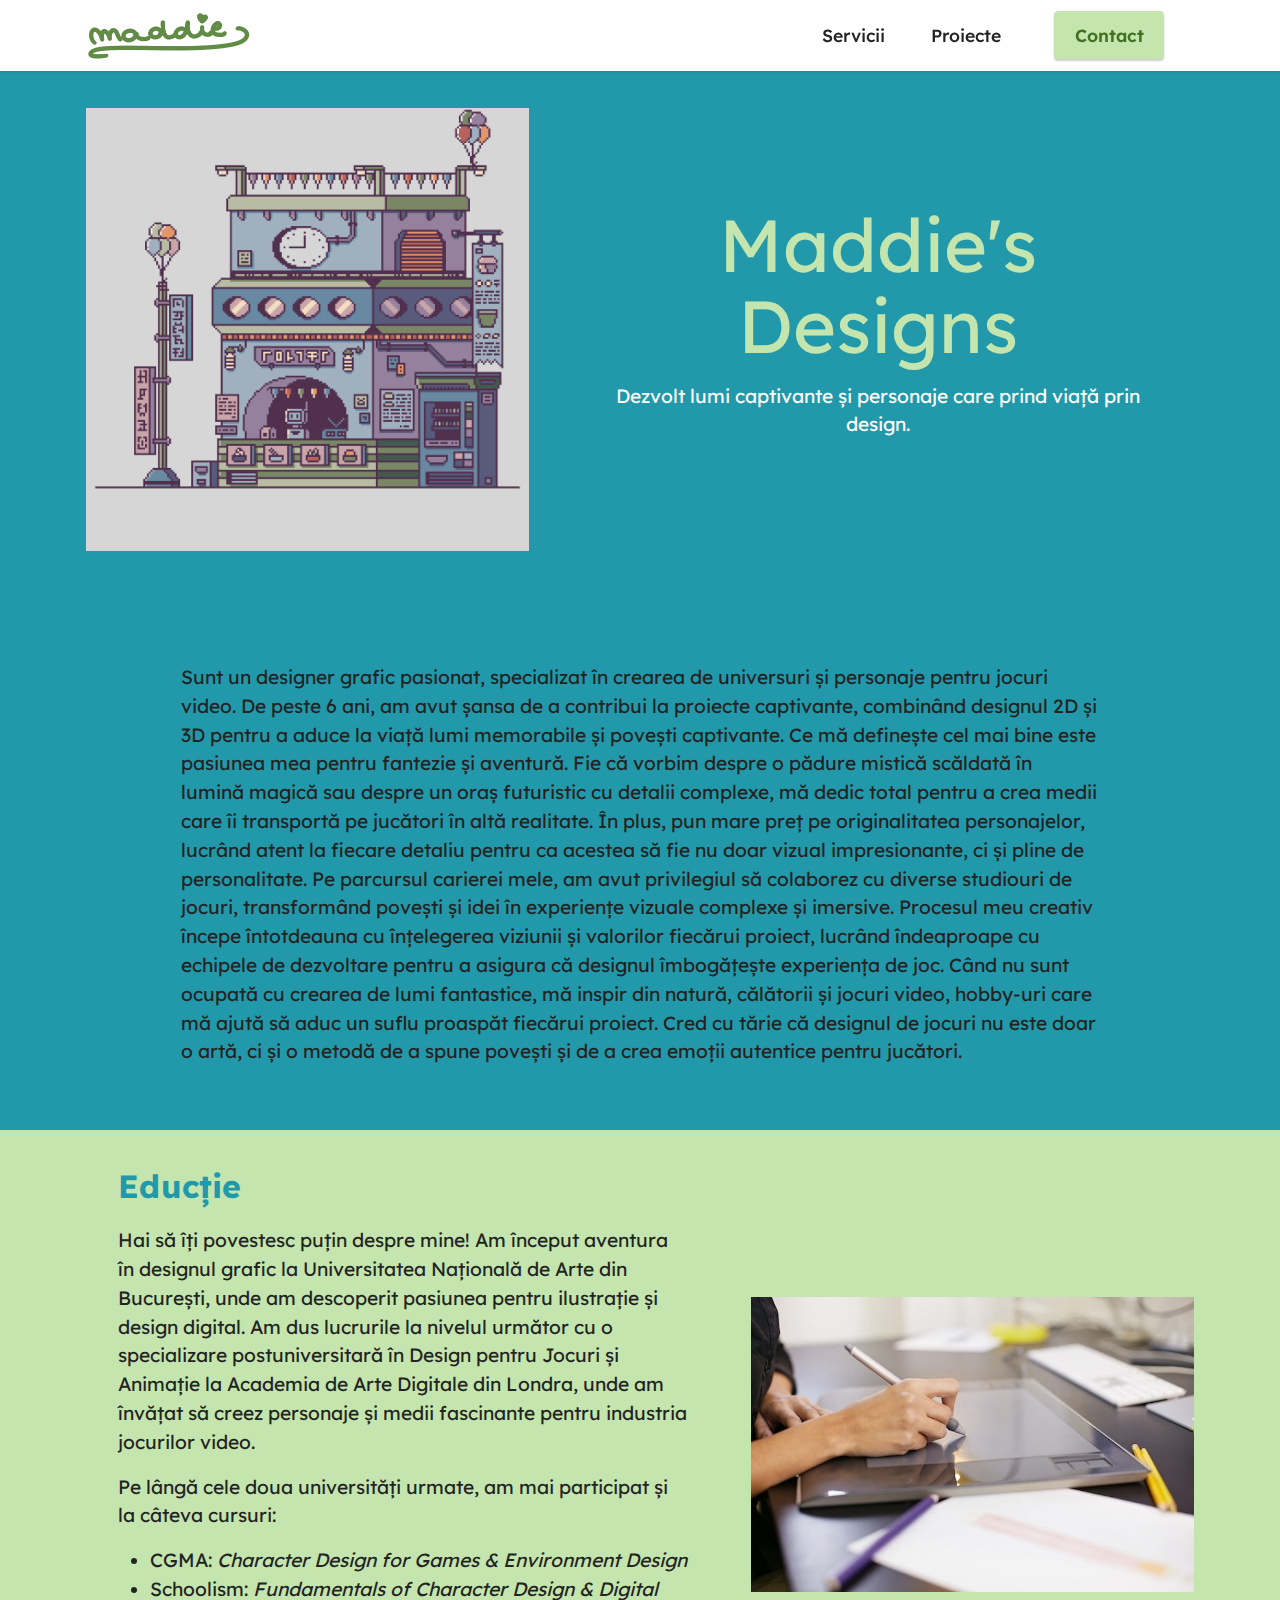
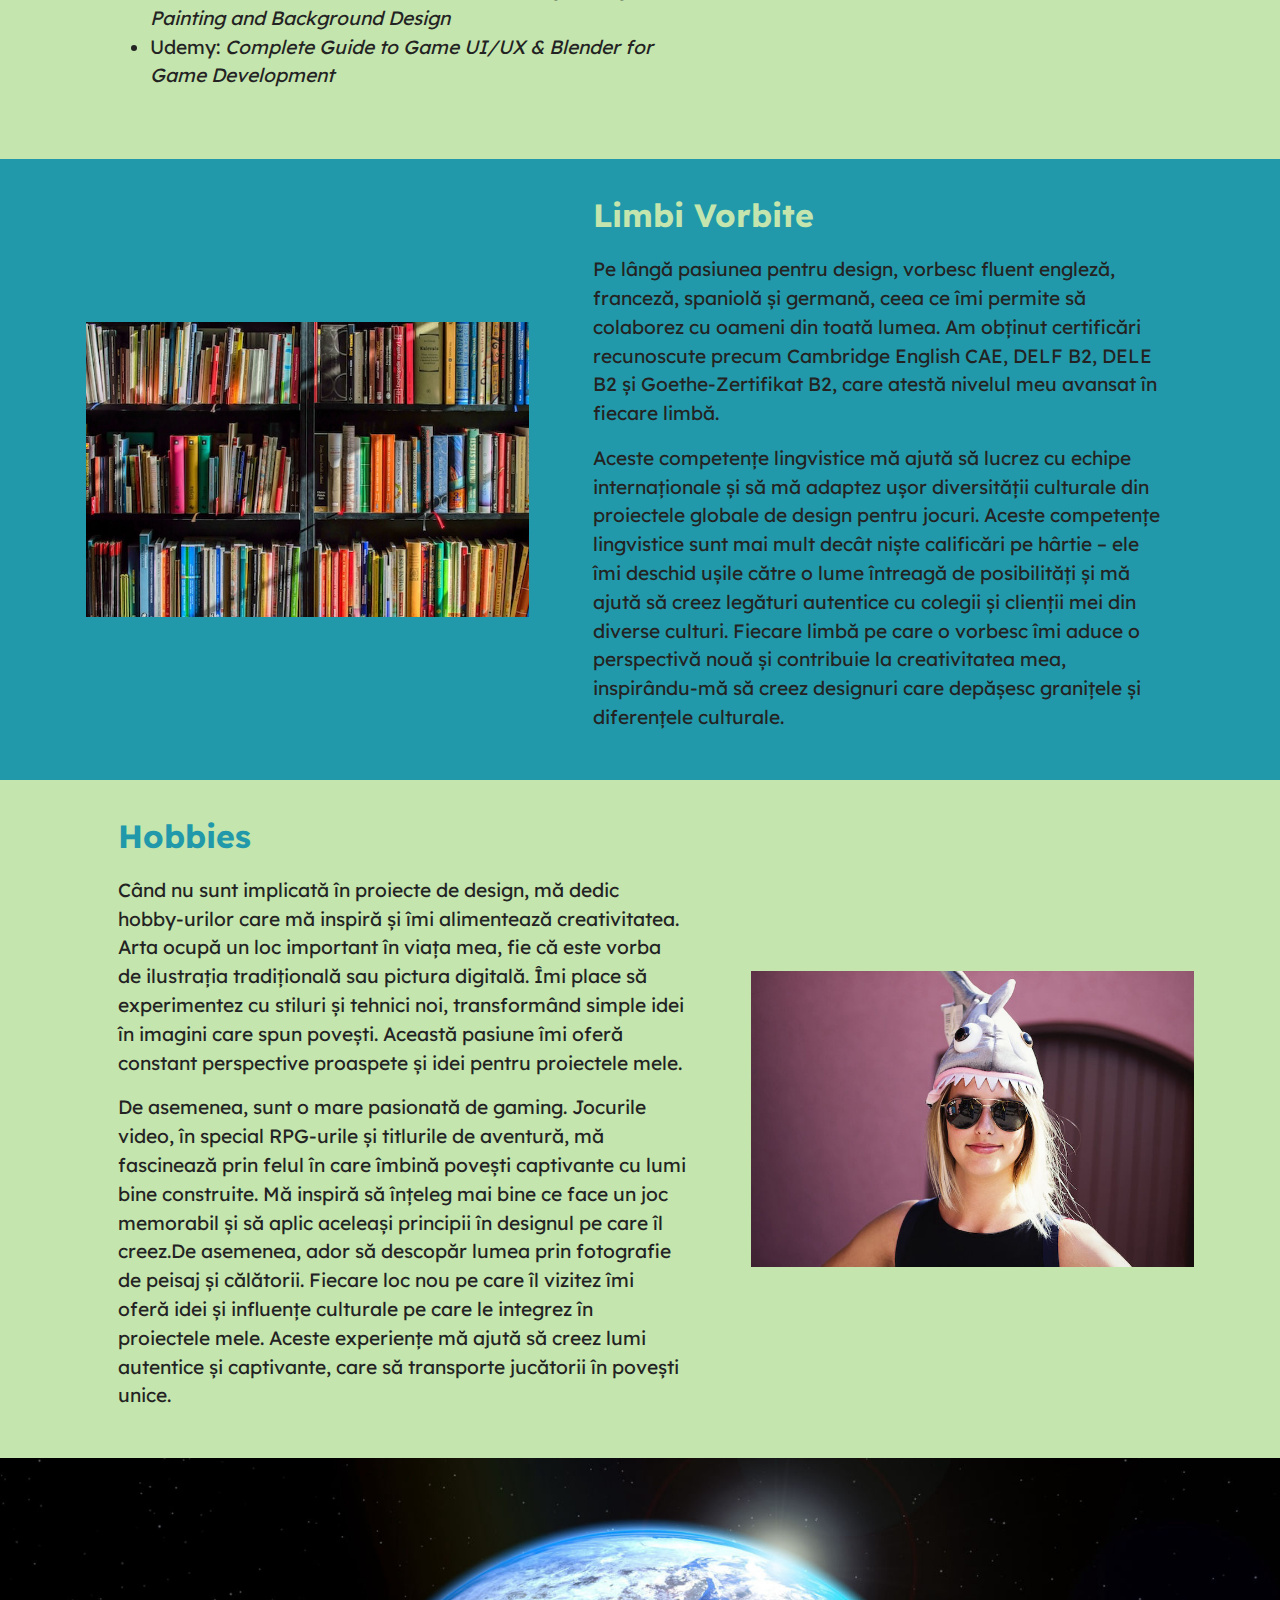
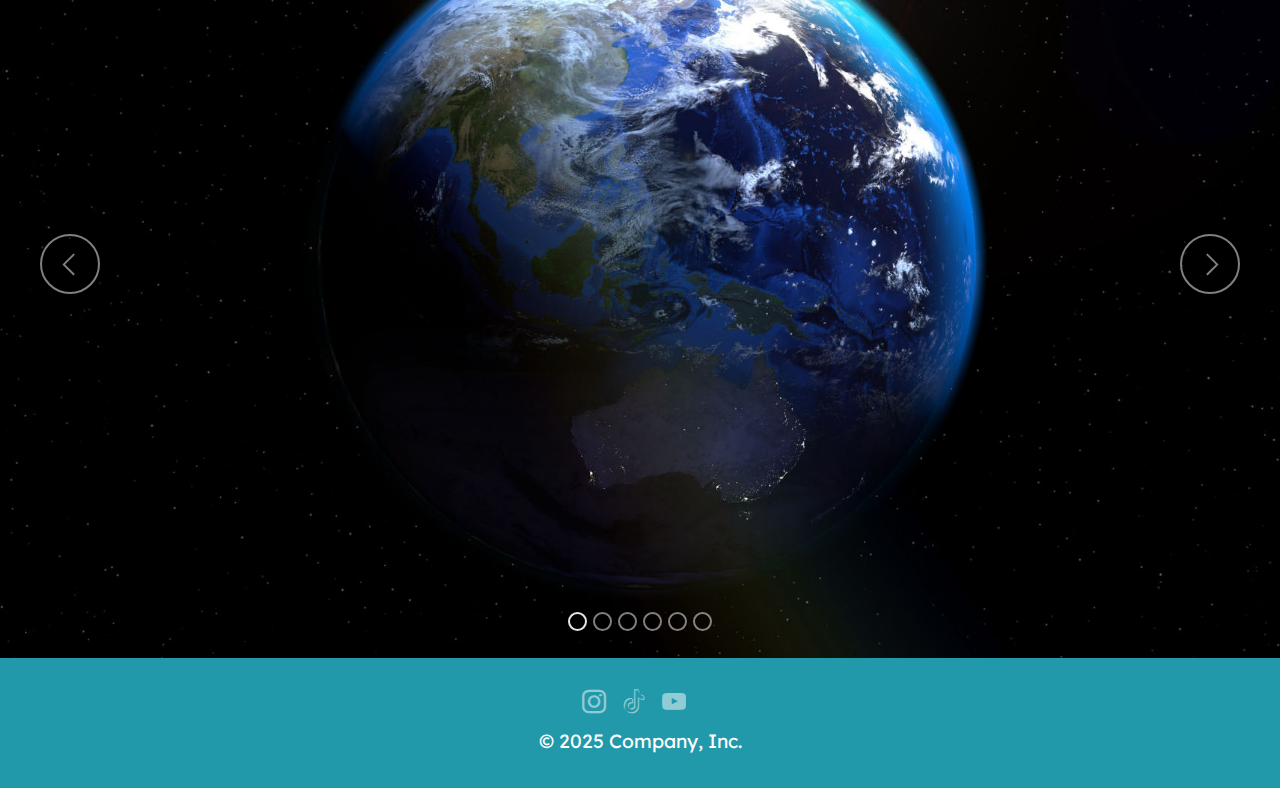
==== index.html @ eb8c6036 "atribut once footer" ====
<!DOCTYPE html>
<html lang="ro">

<head>
    <meta charset="UTF-8">
    <meta http-equiv="X-UA-Compatible" content="IE=edge">
    <meta name="generator" content="Mobirise v5.9.18, mobirise.com">
    <meta name="viewport" content="width=device-width, initial-scale=1, minimum-scale=1">
    <link rel="shortcut icon" href="assets/images/logo3-128x37.png" type="image/x-icon">
    <meta name="author" content="Stezar Calina">
    <meta name="keywords" content="Portofoliu Professional, graphic design, design jocuri video, UI">
    <meta name="description"
        content="Hei, sunt Maddie si dezvolt lumi captivante si personaje care prind viață prin design. ">
    <title>Maddie's designs</title>
    <link rel="stylesheet" href="assets/web/assets/mobirise-icons2/mobirise2.css">
    <link rel="stylesheet" href="assets/bootstrap/css/bootstrap.min.css">
    <link rel="stylesheet" href="assets/bootstrap/css/bootstrap-grid.min.css">
    <link rel="stylesheet" href="assets/bootstrap/css/bootstrap-reboot.min.css">
    <link rel="stylesheet" href="assets/dropdown/css/style.css">
    <link rel="stylesheet" href="assets/socicon/css/styles.css">
    <link rel="stylesheet" href="assets/theme/css/style.css">
    <link rel="preload"
        href="https://fonts.googleapis.com/css?family=Lexend:100,200,300,400,500,600,700,800,900&display=swap"
        as="style" onload="this.onload=null;this.rel='stylesheet'">
    <noscript>
        <link rel="stylesheet"
            href="https://fonts.googleapis.com/css?family=Lexend:100,200,300,400,500,600,700,800,900&display=swap">
    </noscript>
    <link rel="preload" as="style" href="assets/mobirise/css/mbr-additional.css?v=ef3NWF">
    <link rel="stylesheet" href="assets/mobirise/css/mbr-additional.css?v=ef3NWF" type="text/css">
</head>

<body>

    <section data-bs-version="5.1" class="menu menu2 cid-sFF0ciwnEL" id="menu2-0">

        <nav class="navbar navbar-dropdown navbar-fixed-top navbar-expand-lg">
            <div class="container">
                <div class="navbar-brand">
                    <span class="navbar-logo">
                        <a href="index.html">
                            <img src="assets/images/logo3-329x96.png"
                                alt="logo site, maddie scris de mână de culoare verde" style="height: 3rem;">
                        </a>
                    </span>
                </div>
                <button class="navbar-toggler" type="button" data-toggle="collapse" data-bs-toggle="collapse"
                    data-target="#navbarSupportedContent" data-bs-target="#navbarSupportedContent"
                    aria-controls="navbarNavAltMarkup" aria-expanded="false" aria-label="Toggle navigation">
                    <span class="hamburger">
                    </span>
                </button>
                <div class="collapse navbar-collapse" id="navbarSupportedContent">
                    <ul class="navbar-nav nav-dropdown" data-app-modern-menu="true">
                        <li class="nav-item"><a class="nav-link link text-black text-primary display-4"
                                href="page1.html">Servicii</a></li>
                        <li class="nav-item"><a class="nav-link link text-black text-primary display-4"
                                href="page2.html">Proiecte</a></li>
                    </ul>
                    <div class="navbar-buttons mbr-section-btn"><a class="btn btn-secondary display-4"
                            href="page3.html">
                            Contact</a></div>
                </div>
            </div>
        </nav>
    </section>

    <section data-bs-version="5.1" class="header11 cid-sFF0SGinka" id="header11-1">
        <div class="container">
            <div class="row justify-content-center">
                <div class="col-12 col-md-5 image-wrapper">
                    <img class="w-100" src="assets/images/mbr-1036x1036.png"
                        alt="Imaginea reprezintă o clădire de mici dimensiuni, desenată în stil pixel art, care pare a fi un magazin sau un stand de mâncare, decorat cu elemente retro-futuriste. Are un ceas mare pe fațadă, un automat de vânzare în partea dreaptă, iar la stand sunt afișate produse alimentare. În stânga, un stâlp cu baloane și semne verticale completează scena. Culorile predominante sunt nuanțe de albastru, verde și mov pastel.">
                </div>
                <div class="col-12 col-md">
                    <div class="text-wrapper text-center">
                        <h1 class="mbr-section-title mbr-fonts-style mb-3 display-1">
                            Maddie's Designs
                        </h1>
                        <p class="mbr-text mbr-fonts-style display-7">Dezvolt lumi captivante și personaje care prind
                            viață prin design.</p>
                    </div>
                </div>
            </div>
        </div>
    </section>

    <section data-bs-version="5.1" class="content5 cid-uzG2IfYFUR" id="content5-16">

        <div class="container">
            <div class="row justify-content-center">
                <div class="col-md-12 col-lg-10">


                    <p class="mbr-text mbr-fonts-style display-7">Sunt un designer grafic pasionat, specializat în
                        crearea de universuri și personaje pentru jocuri video. De peste 6 ani, am avut șansa de a
                        contribui la proiecte captivante, combinând designul 2D și 3D pentru a aduce la viață lumi
                        memorabile și povești captivante. Ce mă definește cel mai bine este pasiunea mea pentru fantezie
                        și aventură. Fie că vorbim despre o pădure mistică scăldată în lumină magică sau despre un oraș
                        futuristic cu detalii complexe, mă dedic total pentru a crea medii care îi transportă pe
                        jucători în altă realitate. În plus, pun mare preț pe originalitatea personajelor, lucrând atent
                        la fiecare detaliu pentru ca acestea să fie nu doar vizual impresionante, ci și pline de
                        personalitate. Pe parcursul carierei mele, am avut privilegiul să colaborez cu diverse studiouri
                        de jocuri, transformând povești și idei în experiențe vizuale complexe și imersive. Procesul meu
                        creativ începe întotdeauna cu înțelegerea viziunii și valorilor fiecărui proiect, lucrând
                        îndeaproape cu echipele de dezvoltare pentru a asigura că designul îmbogățește experiența de
                        joc. Când nu sunt ocupată cu crearea de lumi fantastice, mă inspir din natură, călătorii și
                        jocuri video, hobby-uri care mă ajută să aduc un suflu proaspăt fiecărui proiect. Cred cu tărie
                        că designul de jocuri nu este doar o artă, ci și o metodă de a spune povești și de a crea emoții
                        autentice pentru jucători.</p>
                </div>
            </div>
        </div>
    </section>

    <section data-bs-version="5.1" class="image2 cid-uzFHYK28KP" id="image2-1">
        <div class="container">
            <div class="row align-items-center">
                <div class="col-12 col-lg-5">
                    <div class="image-wrapper">
                        <img src="assets/images/educatie-800x533.jpg"
                            alt="o doamnă careia i se văd doar mainile și deseneazaă pe o tabletă grafică la birou">

                    </div>
                </div>
                <div class="col-12 col-lg">
                    <div class="text-wrapper">
                        <h2 class="mbr-section-title mbr-fonts-style mb-3 display-5"><strong>Educție</strong></h2>
                        <p class="mbr-text mbr-fonts-style display-7">Hai să îți povestesc puțin despre mine! Am început
                            aventura în designul grafic la Universitatea Națională de Arte din București, unde am
                            descoperit pasiunea pentru ilustrație și design digital. Am dus lucrurile la nivelul următor
                            cu o specializare postuniversitară în Design pentru Jocuri și Animație la Academia de Arte
                            Digitale din Londra, unde am învățat să creez personaje și medii fascinante pentru industria
                            jocurilor video.</p>
                        <p class="mbr-text mbr-fonts-style display-7">Pe lângă cele doua universități urmate, am mai
                            participat și la câteva cursuri:</p>
                        <ul class="mbr-text mbr-fonts-style display-7">
                            <li>CGMA: <em>Character Design for Games & Environment
                                    Design</em></li>
                            <li>Schoolism:<em> Fundamentals of Character Design &amp; Digital</em>
                                <em>Painting and Background Design</em>
                            </li>
                            <li>Udemy: <em>Complete Guide to Game UI/UX &amp;
                                    Blender for Game Development</em></li>
                        </ul>
                    </div>
                </div>
            </div>
        </div>
    </section>

    <section data-bs-version="5.1" class="image1 cid-uzFItU09oR" id="image1-2">
        <div class="container">
            <div class="row align-items-center">
                <div class="col-12 col-lg-5">
                    <div class="image-wrapper">
                        <img src="assets/images/limbi-vorbite-800x533.jpg"
                            alt="rafturi pe care se află foarte multe cărți colorate">

                    </div>
                </div>
                <div class="col-12 col-lg">
                    <div class="text-wrapper">
                        <h2 class="mbr-section-title mbr-fonts-style mb-3 display-5"><strong>Limbi
                                Vorbite</strong><strong><br></strong></h2>
                        <p class="mbr-text mbr-fonts-style display-7">Pe lângă pasiunea pentru design, vorbesc fluent
                            engleză, franceză, spaniolă și germană, ceea ce îmi permite să colaborez cu oameni din toată
                            lumea. Am obținut certificări recunoscute precum Cambridge English CAE, DELF B2, DELE B2 și
                            Goethe-Zertifikat B2, care atestă nivelul meu avansat în fiecare limbă.
                        </p>
                        <p class="mbr-text mbr-fonts-style display-7">Aceste competențe lingvistice mă ajută să lucrez
                            cu echipe internaționale și să mă adaptez
                            ușor diversității
                            culturale din proiectele globale de design pentru jocuri. Aceste competențe lingvistice sunt
                            mai mult decât niște calificări pe hârtie – ele îmi deschid ușile către o lume întreagă de
                            posibilități și mă ajută să creez legături autentice cu colegii și clienții mei din diverse
                            culturi. Fiecare limbă pe care o vorbesc îmi aduce o perspectivă nouă și contribuie la
                            creativitatea mea, inspirându-mă să creez designuri care depășesc granițele și diferențele
                            culturale.</p>
                    </div>
                </div>
            </div>
        </div>
    </section>

    <section data-bs-version="5.1" class="image2 cid-uzFIDLMcJO" id="image2-3">
        <div class="container">
            <div class="row align-items-center">
                <div class="col-12 col-lg-5">
                    <div class="image-wrapper">
                        <img src="assets/images/hobbies-800x533.jpg"
                            alt="o doamnă blondă pe un fundal roz care poartă pe cap o pălărie în formă de rechin și ochelari de soare">
                    </div>
                </div>
                <div class="col-12 col-lg">
                    <div class="text-wrapper">
                        <h2 class="mbr-section-title mbr-fonts-style mb-3 display-5"><strong>Hobbies</strong></h2>
                        <p class="mbr-text mbr-fonts-style display-7">Când nu sunt implicată în proiecte de design, mă
                            dedic hobby-urilor care mă inspiră și îmi alimentează creativitatea. Arta ocupă un loc
                            important în viața mea, fie că este vorba de ilustrația tradițională sau pictura digitală.
                            Îmi place să experimentez cu stiluri și tehnici noi, transformând simple idei în imagini
                            care spun povești. Această pasiune îmi oferă constant perspective proaspete și idei pentru
                            proiectele mele.</p>
                            <p class="mbr-text mbr-fonts-style display-7">De asemenea, sunt o mare pasionată de gaming. Jocurile video, în special
                            RPG-urile și titlurile de aventură, mă fascinează prin felul în care îmbină povești
                            captivante cu lumi bine construite. Mă inspiră să înțeleg mai bine ce face un joc memorabil
                            și să aplic aceleași principii în designul pe care îl creez.De asemenea, ador să descopăr
                            lumea prin fotografie de peisaj și călătorii. Fiecare loc nou pe care îl vizitez îmi oferă
                            idei și influențe culturale pe care le integrez în proiectele mele. Aceste experiențe mă
                            ajută să creez lumi autentice și captivante, care să transporte jucătorii în povești unice.
                        </p>
                    </div>
                </div>
            </div>
        </div>
    </section>

    <section data-bs-version="5.1" class="slider1 cid-uzG2vWxXIU" id="slider1-15">

        <div class="carousel slide" id="uzKpsKaJTy" data-interval="5000" data-bs-interval="5000">
            <ol class="carousel-indicators">
                <li data-slide-to="0" data-bs-slide-to="0" class="active" data-target="#uzKpsKaJTy"
                    data-bs-target="#uzKpsKaJTy"></li>
                <li data-slide-to="1" data-bs-slide-to="1" class="" data-target="#uzKpsKaJTy"
                    data-bs-target="#uzKpsKaJTy"></li>
                <li data-slide-to="2" data-bs-slide-to="2" class="" data-target="#uzKpsKaJTy"
                    data-bs-target="#uzKpsKaJTy"></li>
                <li data-slide-to="3" data-bs-slide-to="3" class="" data-target="#uzKpsKaJTy"
                    data-bs-target="#uzKpsKaJTy"></li>
                <li data-slide-to="4" data-bs-slide-to="4" class="" data-target="#uzKpsKaJTy"
                    data-bs-target="#uzKpsKaJTy"></li>
                <li data-slide-to="5" data-bs-slide-to="5" class="" data-target="#uzKpsKaJTy"
                    data-bs-target="#uzKpsKaJTy"></li>
            </ol>
            <div class="carousel-inner">


                <div class="carousel-item slider-image item active">
                    <div class="item-wrapper">
                        <img class="d-block w-100" src="assets/images/australia-4242493-1900x1069.jpg"
                            alt="Imaginea reprezintă o randare 3D cu Pământul văzut din spațiu, înconjurat de un fundal întunecat plin de stele."
                            data-slide-to="0" data-bs-slide-to="0">
                    </div>
                </div>
                <div class="carousel-item slider-image item">
                    <div class="item-wrapper">
                        <img class="d-block w-100" src="assets/images/cat-1900x1900.jpg"
                            alt="O ilustrație cu o pisică portocalie care stă pe un strat de frunze portocalii"
                            data-slide-to="1" data-bs-slide-to="1">
                    </div>
                </div>
                <div class="carousel-item slider-image item">
                    <div class="item-wrapper">
                        <img class="d-block w-100" src="assets/images/earth-2581631-1280-1280x796.jpg"
                            alt="Imaginea reprezintă o randare 3D cu un bec în interiorul căruia este vizibil Pământul"
                            data-slide-to="2" data-bs-slide-to="2">
                    </div>
                </div>
                <div class="carousel-item slider-image item">
                    <div class="item-wrapper">
                        <img class="d-block w-100" src="assets/images/frog-1280x1280.jpg"
                            alt="Ilustrație cu o broscuță verde cu ochii roșii care stă pe o piatră" data-slide-to="3"
                            data-bs-slide-to="3">
                    </div>
                </div>
                <div class="carousel-item slider-image item">
                    <div class="item-wrapper">
                        <img class="d-block w-100" src="assets/images/clock-2015460-1280-1280x801.jpg"
                            alt="O randare 3D cu un ceas al cărui fundal este globul Pământesc" data-slide-to="4"
                            data-bs-slide-to="4">
                    </div>
                </div>
                <div class="carousel-item slider-image item">
                    <div class="item-wrapper">
                        <img class="d-block w-100" src="assets/images/solaris-3365405-1280-1280x720.jpg"
                            alt="O ilustrație cu un câmp pe care se află și râuri, iar pe cer se observă globul Pământesc"
                            data-slide-to="5" data-bs-slide-to="5">
                    </div>
                </div>
            </div>
            <a class="carousel-control carousel-control-prev" role="button" data-slide="prev" data-bs-slide="prev"
                href="#uzKpsKaJTy">
                <span class="mobi-mbri mobi-mbri-arrow-prev" aria-hidden="true"></span>
                <span class="sr-only visually-hidden">Previous</span>
            </a>
            <a class="carousel-control carousel-control-next" role="button" data-slide="next" data-bs-slide="next"
                href="#uzKpsKaJTy">
                <span class="mobi-mbri mobi-mbri-arrow-next" aria-hidden="true"></span>
                <span class="sr-only visually-hidden">Next</span>
            </a>
        </div>
    </section>

    <section data-bs-version="5.1" class="footer3 cid-uzFKWL0IeO" id="footer3-5">
        <div class="container">
            <div class="media-container-row align-center mbr-white">
                <div class="row social-row">
                    <div class="social-list align-right pb-2">
                        <div class="soc-item">
                            <a href="https://www.instagram.com/" target="_blank">
                                <span class="mbr-iconfont mbr-iconfont-social socicon-instagram socicon"></span>
                            </a>
                        </div>
                        <div class="soc-item">
                            <a href="https://www.tiktok.com/en/" target="_blank">
                                <span class="mbr-iconfont mbr-iconfont-social socicon-tiktok socicon"></span>
                            </a>
                        </div>
                        <div class="soc-item">
                            <a href="https://www.youtube.com/watch?v=dQw4w9WgXcQ" target="_blank">
                                <span class="mbr-iconfont mbr-iconfont-social socicon-youtube socicon"></span>
                            </a>
                        </div>
                    </div>
                </div>
                <div class="row row-copirayt">
                    <p class="mbr-text mb-0 mbr-fonts-style mbr-white align-center display-7">
                        © 2025 Company, Inc.</p>
                </div>
            </div>
        </div>
    </section>
    <script src="assets/bootstrap/js/bootstrap.bundle.min.js"></script>
    <script src="assets/smoothscroll/smooth-scroll.js"></script>
    <script src="assets/ytplayer/index.js"></script>
    <script src="assets/dropdown/js/navbar-dropdown.js"></script>
    <script src="assets/theme/js/script.js"></script>
</body>

</html>
---- assets/web/assets/mobirise-icons2/mobirise2.css ----
@font-face {
  font-family: 'Moririse2';
  font-display: swap;
  src:  url('mobirise2.eot?f2bix4');
  src:  url('mobirise2.eot?f2bix4#iefix') format('embedded-opentype'),
    url('mobirise2.ttf?f2bix4') format('truetype'),
    url('mobirise2.woff?f2bix4') format('woff'),
    url('mobirise2.svg?f2bix4#mobirise2') format('svg');
  font-weight: normal;
  font-style: normal;
}

[class^="mobi-"], [class*=" mobi-"] {
  /* use !important to prevent issues with browser extensions that change fonts */
  font-family: 'Moririse2' !important;
  speak: none;
  font-style: normal;
  font-weight: normal;
  font-variant: normal;
  text-transform: none;
  line-height: 1;

  /* Better Font Rendering =========== */
  -webkit-font-smoothing: antialiased;
  -moz-osx-font-smoothing: grayscale;
}

.mobi-mbri-add-submenu:before {
  content: "\e900";
}
.mobi-mbri-alert:before {
  content: "\e901";
}
.mobi-mbri-align-center:before {
  content: "\e902";
}
.mobi-mbri-align-justify:before {
  content: "\e903";
}
.mobi-mbri-align-left:before {
  content: "\e904";
}
.mobi-mbri-align-right:before {
  content: "\e905";
}
.mobi-mbri-android:before {
  content: "\e906";
}
.mobi-mbri-apple:before {
  content: "\e907";
}
.mobi-mbri-arrow-down:before {
  content: "\e908";
}
.mobi-mbri-arrow-next:before {
  content: "\e909";
}
.mobi-mbri-arrow-prev:before {
  content: "\e90a";
}
.mobi-mbri-arrow-up:before {
  content: "\e90b";
}
.mobi-mbri-bold:before {
  content: "\e90c";
}
.mobi-mbri-bookmark:before {
  content: "\e90d";
}
.mobi-mbri-bootstrap:before {
  content: "\e90e";
}
.mobi-mbri-briefcase:before {
  content: "\e90f";
}
.mobi-mbri-browse:before {
  content: "\e910";
}
.mobi-mbri-bulleted-list:before {
  content: "\e911";
}
.mobi-mbri-calendar:before {
  content: "\e912";
}
.mobi-mbri-camera:before {
  content: "\e913";
}
.mobi-mbri-cart-add:before {
  content: "\e914";
}
.mobi-mbri-cart-full:before {
  content: "\e915";
}
.mobi-mbri-cash:before {
  content: "\e916";
}
.mobi-mbri-change-style:before {
  content: "\e917";
}
.mobi-mbri-chat:before {
  content: "\e918";
}
.mobi-mbri-clock:before {
  content: "\e919";
}
.mobi-mbri-close:before {
  content: "\e91a";
}
.mobi-mbri-cloud:before {
  content: "\e91b";
}
.mobi-mbri-code:before {
  content: "\e91c";
}
.mobi-mbri-contact-form:before {
  content: "\e91d";
}
.mobi-mbri-credit-card:before {
  content: "\e91e";
}
.mobi-mbri-cursor-click:before {
  content: "\e91f";
}
.mobi-mbri-cust-feedback:before {
  content: "\e920";
}
.mobi-mbri-database:before {
  content: "\e921";
}
.mobi-mbri-delivery:before {
  content: "\e922";
}
.mobi-mbri-desktop:before {
  content: "\e923";
}
.mobi-mbri-devices:before {
  content: "\e924";
}
.mobi-mbri-down:before {
  content: "\e925";
}
.mobi-mbri-download-2:before {
  content: "\e926";
}
.mobi-mbri-download:before {
  content: "\e927";
}
.mobi-mbri-drag-n-drop-2:before {
  content: "\e928";
}
.mobi-mbri-drag-n-drop:before {
  content: "\e929";
}
.mobi-mbri-edit-2:before {
  content: "\e92a";
}
.mobi-mbri-edit:before {
  content: "\e92b";
}
.mobi-mbri-error:before {
  content: "\e92c";
}
.mobi-mbri-extension:before {
  content: "\e92d";
}
.mobi-mbri-features:before {
  content: "\e92e";
}
.mobi-mbri-file:before {
  content: "\e92f";
}
.mobi-mbri-flag:before {
  content: "\e930";
}
.mobi-mbri-folder:before {
  content: "\e931";
}
.mobi-mbri-gift:before {
  content: "\e932";
}
.mobi-mbri-github:before {
  content: "\e933";
}
.mobi-mbri-globe-2:before {
  content: "\e934";
}
.mobi-mbri-globe:before {
  content: "\e935";
}
.mobi-mbri-growing-chart:before {
  content: "\e936";
}
.mobi-mbri-hearth:before {
  content: "\e937";
}
.mobi-mbri-help:before {
  content: "\e938";
}
.mobi-mbri-home:before {
  content: "\e939";
}
.mobi-mbri-hot-cup:before {
  content: "\e93a";
}
.mobi-mbri-idea:before {
  content: "\e93b";
}
.mobi-mbri-image-gallery:before {
  content: "\e93c";
}
.mobi-mbri-image-slider:before {
  content: "\e93d";
}
.mobi-mbri-info:before {
  content: "\e93e";
}
.mobi-mbri-italic:before {
  content: "\e93f";
}
.mobi-mbri-key:before {
  content: "\e940";
}
.mobi-mbri-laptop:before {
  content: "\e941";
}
.mobi-mbri-layers:before {
  content: "\e942";
}
.mobi-mbri-left-right:before {
  content: "\e943";
}
.mobi-mbri-left:before {
  content: "\e944";
}
.mobi-mbri-letter:before {
  content: "\e945";
}
.mobi-mbri-like:before {
  content: "\e946";
}
.mobi-mbri-link:before {
  content: "\e947";
}
.mobi-mbri-lock:before {
  content: "\e948";
}
.mobi-mbri-login:before {
  content: "\e949";
}
.mobi-mbri-logout:before {
  content: "\e94a";
}
.mobi-mbri-magic-stick:before {
  content: "\e94b";
}
.mobi-mbri-map-pin:before {
  content: "\e94c";
}
.mobi-mbri-menu:before {
  content: "\e94d";
}
.mobi-mbri-mobile-2:before {
  content: "\e94e";
}
.mobi-mbri-mobile-horizontal:before {
  content: "\e94f";
}
.mobi-mbri-mobile:before {
  content: "\e950";
}
.mobi-mbri-mobirise:before {
  content: "\e951";
}
.mobi-mbri-more-horizontal:before {
  content: "\e952";
}
.mobi-mbri-more-vertical:before {
  content: "\e953";
}
.mobi-mbri-music:before {
  content: "\e954";
}
.mobi-mbri-new-file:before {
  content: "\e955";
}
.mobi-mbri-numbered-list:before {
  content: "\e956";
}
.mobi-mbri-opened-folder:before {
  content: "\e957";
}
.mobi-mbri-pages:before {
  content: "\e958";
}
.mobi-mbri-paper-plane:before {
  content: "\e959";
}
.mobi-mbri-paperclip:before {
  content: "\e95a";
}
.mobi-mbri-phone:before {
  content: "\e95b";
}
.mobi-mbri-photo:before {
  content: "\e95c";
}
.mobi-mbri-photos:before {
  content: "\e95d";
}
.mobi-mbri-pin:before {
  content: "\e95e";
}
.mobi-mbri-play:before {
  content: "\e95f";
}
.mobi-mbri-plus:before {
  content: "\e960";
}
.mobi-mbri-preview:before {
  content: "\e961";
}
.mobi-mbri-print:before {
  content: "\e962";
}
.mobi-mbri-protect:before {
  content: "\e963";
}
.mobi-mbri-question:before {
  content: "\e964";
}
.mobi-mbri-quote-left:before {
  content: "\e965";
}
.mobi-mbri-quote-right:before {
  content: "\e966";
}
.mobi-mbri-redo:before {
  content: "\e967";
}
.mobi-mbri-refresh:before {
  content: "\e968";
}
.mobi-mbri-responsive-2:before {
  content: "\e969";
}
.mobi-mbri-responsive:before {
  content: "\e96a";
}
.mobi-mbri-right:before {
  content: "\e96b";
}
.mobi-mbri-rocket:before {
  content: "\e96c";
}
.mobi-mbri-sad-face:before {
  content: "\e96d";
}
.mobi-mbri-sale:before {
  content: "\e96e";
}
.mobi-mbri-save:before {
  content: "\e96f";
}
.mobi-mbri-search:before {
  content: "\e970";
}
.mobi-mbri-setting-2:before {
  content: "\e971";
}
.mobi-mbri-setting-3:before {
  content: "\e972";
}
.mobi-mbri-setting:before {
  content: "\e973";
}
.mobi-mbri-share:before {
  content: "\e974";
}
.mobi-mbri-shopping-bag:before {
  content: "\e975";
}
.mobi-mbri-shopping-basket:before {
  content: "\e976";
}
.mobi-mbri-shopping-cart:before {
  content: "\e977";
}
.mobi-mbri-sites:before {
  content: "\e978";
}
.mobi-mbri-smile-face:before {
  content: "\e979";
}
.mobi-mbri-speed:before {
  content: "\e97a";
}
.mobi-mbri-star:before {
  content: "\e97b";
}
.mobi-mbri-success:before {
  content: "\e97c";
}
.mobi-mbri-sun:before {
  content: "\e97d";
}
.mobi-mbri-sun2:before {
  content: "\e97e";
}
.mobi-mbri-tablet-vertical:before {
  content: "\e97f";
}
.mobi-mbri-tablet:before {
  content: "\e980";
}
.mobi-mbri-target:before {
  content: "\e981";
}
.mobi-mbri-timer:before {
  content: "\e982";
}
.mobi-mbri-to-ftp:before {
  content: "\e983";
}
.mobi-mbri-to-local-drive:before {
  content: "\e984";
}
.mobi-mbri-touch-swipe:before {
  content: "\e985";
}
.mobi-mbri-touch:before {
  content: "\e986";
}
.mobi-mbri-trash:before {
  content: "\e987";
}
.mobi-mbri-underline:before {
  content: "\e988";
}
.mobi-mbri-undo:before {
  content: "\e989";
}
.mobi-mbri-unlink:before {
  content: "\e98a";
}
.mobi-mbri-unlock:before {
  content: "\e98b";
}
.mobi-mbri-up-down:before {
  content: "\e98c";
}
.mobi-mbri-up:before {
  content: "\e98d";
}
.mobi-mbri-update:before {
  content: "\e98e";
}
.mobi-mbri-upload-2:before {
  content: "\e98f";
}
.mobi-mbri-upload:before {
  content: "\e990";
}
.mobi-mbri-user-2:before {
  content: "\e991";
}
.mobi-mbri-user:before {
  content: "\e992";
}
.mobi-mbri-users:before {
  content: "\e993";
}
.mobi-mbri-video-play:before {
  content: "\e994";
}
.mobi-mbri-video:before {
  content: "\e995";
}
.mobi-mbri-watch:before {
  content: "\e996";
}
.mobi-mbri-website-theme-2:before {
  content: "\e997";
}
.mobi-mbri-website-theme:before {
  content: "\e998";
}
.mobi-mbri-wifi:before {
  content: "\e999";
}
.mobi-mbri-windows:before {
  content: "\e99a";
}
.mobi-mbri-zoom-in:before {
  content: "\e99b";
}
.mobi-mbri-zoom-out:before {
  content: "\e99c";
}
---- assets/dropdown/css/style.css ----
.navbar-dropdown {
  left: 0;
  padding: 0;
  position: absolute;
  right: 0;
  top: 0;
  transition: all 0.45s ease;
  z-index: 1030;
  background: #282828; }
  .navbar-dropdown .navbar-logo {
    margin-right: 0.8rem;
    transition: margin 0.3s ease-in-out;
    vertical-align: middle; }
    .navbar-dropdown .navbar-logo img {
      height: 3.125rem;
      transition: all 0.3s ease-in-out; }
    .navbar-dropdown .navbar-logo.mbr-iconfont {
      font-size: 3.125rem;
      line-height: 3.125rem; }
  .navbar-dropdown .navbar-caption {
    font-weight: 700;
    white-space: normal;
    vertical-align: -4px;
    line-height: 3.125rem !important; }
    .navbar-dropdown .navbar-caption, .navbar-dropdown .navbar-caption:hover {
      color: inherit;
      text-decoration: none; }
  .navbar-dropdown .mbr-iconfont + .navbar-caption {
    vertical-align: -1px; }
  .navbar-dropdown.navbar-fixed-top {
    position: fixed; }
  .navbar-dropdown .navbar-brand span {
    vertical-align: -4px; }
  .navbar-dropdown.bg-color.transparent {
    background: none; }
  .navbar-dropdown.navbar-short .navbar-brand {
    padding: 0.625rem 0; }
    .navbar-dropdown.navbar-short .navbar-brand span {
      vertical-align: -1px; }
  .navbar-dropdown.navbar-short .navbar-caption {
    line-height: 2.375rem !important;
    vertical-align: -2px; }
  .navbar-dropdown.navbar-short .navbar-logo {
    margin-right: 0.5rem; }
    .navbar-dropdown.navbar-short .navbar-logo img {
      height: 2.375rem; }
    .navbar-dropdown.navbar-short .navbar-logo.mbr-iconfont {
      font-size: 2.375rem;
      line-height: 2.375rem; }
  .navbar-dropdown.navbar-short .mbr-table-cell {
    height: 3.625rem; }
  .navbar-dropdown .navbar-close {
    left: 0.6875rem;
    position: fixed;
    top: 0.75rem;
    z-index: 1000; }
  .navbar-dropdown .hamburger-icon {
    content: "";
    display: inline-block;
    vertical-align: middle;
    width: 16px;
    -webkit-box-shadow: 0 -6px 0 1px #282828,0 0 0 1px #282828,0 6px 0 1px #282828;
    -moz-box-shadow: 0 -6px 0 1px #282828,0 0 0 1px #282828,0 6px 0 1px #282828;
    box-shadow: 0 -6px 0 1px #282828,0 0 0 1px #282828,0 6px 0 1px #282828; }

.dropdown-menu .dropdown-toggle[data-toggle="dropdown-submenu"]::after {
  border-bottom: 0.35em solid transparent;
  border-left: 0.35em solid;
  border-right: 0;
  border-top: 0.35em solid transparent;
  margin-left: 0.3rem; }

.dropdown-menu .dropdown-item:focus {
  outline: 0; }

.nav-dropdown {
  font-size: 0.75rem;
  font-weight: 500;
  height: auto !important; }
  .nav-dropdown .nav-btn {
    padding-left: 1rem; }
  .nav-dropdown .link {
    margin: .667em 1.667em;
    font-weight: 500;
    padding: 0;
    transition: color .2s ease-in-out; }
    .nav-dropdown .link.dropdown-toggle {
      margin-right: 2.583em; }
      .nav-dropdown .link.dropdown-toggle::after {
        margin-left: .25rem;
        border-top: 0.35em solid;
        border-right: 0.35em solid transparent;
        border-left: 0.35em solid transparent;
        border-bottom: 0; }
      .nav-dropdown .link.dropdown-toggle[aria-expanded="true"] {
        margin: 0;
        padding: 0.667em 3.263em  0.667em 1.667em; }
  .nav-dropdown .link::after,
  .nav-dropdown .dropdown-item::after {
    color: inherit; }
  .nav-dropdown .btn {
    font-size: 0.75rem;
    font-weight: 700;
    letter-spacing: 0;
    margin-bottom: 0;
    padding-left: 1.25rem;
    padding-right: 1.25rem; }
  .nav-dropdown .dropdown-menu {
    border-radius: 0;
    border: 0;
    left: 0;
    margin: 0;
    padding-bottom: 1.25rem;
    padding-top: 1.25rem;
    position: relative; }
  .nav-dropdown .dropdown-submenu {
    margin-left: 0.125rem;
    top: 0; }
  .nav-dropdown .dropdown-item {
    font-weight: 500;
    line-height: 2;
    padding: 0.3846em 4.615em 0.3846em 1.5385em;
    position: relative;
    transition: color .2s ease-in-out, background-color .2s ease-in-out; }
    .nav-dropdown .dropdown-item::after {
      margin-top: -0.3077em;
      position: absolute;
      right: 1.1538em;
      top: 50%; }
    .nav-dropdown .dropdown-item:focus, .nav-dropdown .dropdown-item:hover {
      background: none; }

@media (max-width: 767px) {
  .nav-dropdown.navbar-toggleable-sm {
    bottom: 0;
    display: none;
    left: 0;
    overflow-x: hidden;
    position: fixed;
    top: 0;
    transform: translateX(-100%);
    -ms-transform: translateX(-100%);
    -webkit-transform: translateX(-100%);
    width: 18.75rem;
    z-index: 999; } }
.nav-dropdown.navbar-toggleable-xl {
  bottom: 0;
  display: none;
  left: 0;
  overflow-x: hidden;
  position: fixed;
  top: 0;
  transform: translateX(-100%);
  -ms-transform: translateX(-100%);
  -webkit-transform: translateX(-100%);
  width: 18.75rem;
  z-index: 999; }

.nav-dropdown-sm {
  display: block !important;
  overflow-x: hidden;
  overflow: auto;
  padding-top: 3.875rem; }
  .nav-dropdown-sm::after {
    content: "";
    display: block;
    height: 3rem;
    width: 100%; }
  .nav-dropdown-sm.collapse.in ~ .navbar-close {
    display: block !important; }
  .nav-dropdown-sm.collapsing, .nav-dropdown-sm.collapse.in {
    transform: translateX(0);
    -ms-transform: translateX(0);
    -webkit-transform: translateX(0);
    transition: all 0.25s ease-out;
    -webkit-transition: all 0.25s ease-out;
    background: #282828; }
  .nav-dropdown-sm.collapsing[aria-expanded="false"] {
    transform: translateX(-100%);
    -ms-transform: translateX(-100%);
    -webkit-transform: translateX(-100%); }
  .nav-dropdown-sm .nav-item {
    display: block;
    margin-left: 0 !important;
    padding-left: 0; }
  .nav-dropdown-sm .link,
  .nav-dropdown-sm .dropdown-item {
    border-top: 1px dotted rgba(255, 255, 255, 0.1);
    font-size: 0.8125rem;
    line-height: 1.6;
    margin: 0 !important;
    padding: 0.875rem 2.4rem 0.875rem 1.5625rem !important;
    position: relative;
    white-space: normal; }
    .nav-dropdown-sm .link:focus, .nav-dropdown-sm .link:hover,
    .nav-dropdown-sm .dropdown-item:focus,
    .nav-dropdown-sm .dropdown-item:hover {
      background: rgba(0, 0, 0, 0.2) !important;
      color: #c0a375; }
  .nav-dropdown-sm .nav-btn {
    position: relative;
    padding: 1.5625rem 1.5625rem 0 1.5625rem; }
    .nav-dropdown-sm .nav-btn::before {
      border-top: 1px dotted rgba(255, 255, 255, 0.1);
      content: "";
      left: 0;
      position: absolute;
      top: 0;
      width: 100%; }
    .nav-dropdown-sm .nav-btn + .nav-btn {
      padding-top: 0.625rem; }
      .nav-dropdown-sm .nav-btn + .nav-btn::before {
        display: none; }
  .nav-dropdown-sm .btn {
    padding: 0.625rem 0; }
  .nav-dropdown-sm .dropdown-toggle[data-toggle="dropdown-submenu"]::after {
    margin-left: .25rem;
    border-top: 0.35em solid;
    border-right: 0.35em solid transparent;
    border-left: 0.35em solid transparent;
    border-bottom: 0; }
  .nav-dropdown-sm .dropdown-toggle[data-toggle="dropdown-submenu"][aria-expanded="true"]::after {
    border-top: 0;
    border-right: 0.35em solid transparent;
    border-left: 0.35em solid transparent;
    border-bottom: 0.35em solid; }
  .nav-dropdown-sm .dropdown-menu {
    margin: 0;
    padding: 0;
    position: relative;
    top: 0;
    left: 0;
    width: 100%;
    border: 0;
    float: none;
    border-radius: 0;
    background: none; }
  .nav-dropdown-sm .dropdown-submenu {
    left: 100%;
    margin-left: 0.125rem;
    margin-top: -1.25rem;
    top: 0; }

.navbar-toggleable-sm .nav-dropdown .dropdown-menu {
  position: absolute; }

.navbar-toggleable-sm .nav-dropdown .dropdown-submenu {
  left: 100%;
  margin-left: 0.125rem;
  margin-top: -1.25rem;
  top: 0; }

.navbar-toggleable-sm.opened .nav-dropdown .dropdown-menu {
  position: relative; }

.navbar-toggleable-sm.opened .nav-dropdown .dropdown-submenu {
  left: 0;
  margin-left: 00rem;
  margin-top: 0rem;
  top: 0; }

.is-builder .nav-dropdown.collapsing {
  transition: none !important; }
---- assets/socicon/css/styles.css ----
@charset "UTF-8";

@font-face {
  font-family: 'Socicon';
  src:  url('../fonts/socicon.eot');
  src:  url('../fonts/socicon.eot?#iefix') format('embedded-opentype'),
    url('../fonts/socicon.woff2') format('woff2'),
    url('../fonts/socicon.ttf') format('truetype'),
    url('../fonts/socicon.woff') format('woff'),
    url('../fonts/socicon.svg#socicon') format('svg');
  font-weight: normal;
  font-style: normal;
  font-display: swap;
}

[data-icon]:before {
  font-family: "socicon" !important;
  content: attr(data-icon);
  font-style: normal !important;
  font-weight: normal !important;
  font-variant: normal !important;
  text-transform: none !important;
  speak: none;
  line-height: 1;
  -webkit-font-smoothing: antialiased;
  -moz-osx-font-smoothing: grayscale;
}

[class^="socicon-"], [class*=" socicon-"] {
  /* use !important to prevent issues with browser extensions that change fonts */
  font-family: 'Socicon' !important;
  speak: none;
  font-style: normal;
  font-weight: normal;
  font-variant: normal;
  text-transform: none;
  line-height: 1;

  /* Better Font Rendering =========== */
  -webkit-font-smoothing: antialiased;
  -moz-osx-font-smoothing: grayscale;
}

.socicon-500px:before {
  content: "\e000";
}
.socicon-8tracks:before {
  content: "\e001";
}
.socicon-airbnb:before {
  content: "\e002";
}
.socicon-alliance:before {
  content: "\e003";
}
.socicon-amazon:before {
  content: "\e004";
}
.socicon-amplement:before {
  content: "\e005";
}
.socicon-android:before {
  content: "\e006";
}
.socicon-angellist:before {
  content: "\e007";
}
.socicon-apple:before {
  content: "\e008";
}
.socicon-appnet:before {
  content: "\e009";
}
.socicon-baidu:before {
  content: "\e00a";
}
.socicon-bandcamp:before {
  content: "\e00b";
}
.socicon-battlenet:before {
  content: "\e00c";
}
.socicon-mixer:before {
  content: "\e00d";
}
.socicon-bebee:before {
  content: "\e00e";
}
.socicon-bebo:before {
  content: "\e00f";
}
.socicon-behance:before {
  content: "\e010";
}
.socicon-blizzard:before {
  content: "\e011";
}
.socicon-blogger:before {
  content: "\e012";
}
.socicon-buffer:before {
  content: "\e013";
}
.socicon-chrome:before {
  content: "\e014";
}
.socicon-coderwall:before {
  content: "\e015";
}
.socicon-curse:before {
  content: "\e016";
}
.socicon-dailymotion:before {
  content: "\e017";
}
.socicon-deezer:before {
  content: "\e018";
}
.socicon-delicious:before {
  content: "\e019";
}
.socicon-deviantart:before {
  content: "\e01a";
}
.socicon-diablo:before {
  content: "\e01b";
}
.socicon-digg:before {
  content: "\e01c";
}
.socicon-discord:before {
  content: "\e01d";
}
.socicon-disqus:before {
  content: "\e01e";
}
.socicon-douban:before {
  content: "\e01f";
}
.socicon-draugiem:before {
  content: "\e020";
}
.socicon-dribbble:before {
  content: "\e021";
}
.socicon-drupal:before {
  content: "\e022";
}
.socicon-ebay:before {
  content: "\e023";
}
.socicon-ello:before {
  content: "\e024";
}
.socicon-endomodo:before {
  content: "\e025";
}
.socicon-envato:before {
  content: "\e026";
}
.socicon-etsy:before {
  content: "\e027";
}
.socicon-facebook:before {
  content: "\e028";
}
.socicon-feedburner:before {
  content: "\e029";
}
.socicon-filmweb:before {
  content: "\e02a";
}
.socicon-firefox:before {
  content: "\e02b";
}
.socicon-flattr:before {
  content: "\e02c";
}
.socicon-flickr:before {
  content: "\e02d";
}
.socicon-formulr:before {
  content: "\e02e";
}
.socicon-forrst:before {
  content: "\e02f";
}
.socicon-foursquare:before {
  content: "\e030";
}
.socicon-friendfeed:before {
  content: "\e031";
}
.socicon-github:before {
  content: "\e032";
}
.socicon-goodreads:before {
  content: "\e033";
}
.socicon-google:before {
  content: "\e034";
}
.socicon-googlescholar:before {
  content: "\e035";
}
.socicon-googlegroups:before {
  content: "\e036";
}
.socicon-googlephotos:before {
  content: "\e037";
}
.socicon-googleplus:before {
  content: "\e038";
}
.socicon-grooveshark:before {
  content: "\e039";
}
.socicon-hackerrank:before {
  content: "\e03a";
}
.socicon-hearthstone:before {
  content: "\e03b";
}
.socicon-hellocoton:before {
  content: "\e03c";
}
.socicon-heroes:before {
  content: "\e03d";
}
.socicon-smashcast:before {
  content: "\e03e";
}
.socicon-horde:before {
  content: "\e03f";
}
.socicon-houzz:before {
  content: "\e040";
}
.socicon-icq:before {
  content: "\e041";
}
.socicon-identica:before {
  content: "\e042";
}
.socicon-imdb:before {
  content: "\e043";
}
.socicon-instagram:before {
  content: "\e044";
}
.socicon-issuu:before {
  content: "\e045";
}
.socicon-istock:before {
  content: "\e046";
}
.socicon-itunes:before {
  content: "\e047";
}
.socicon-keybase:before {
  content: "\e048";
}
.socicon-lanyrd:before {
  content: "\e049";
}
.socicon-lastfm:before {
  content: "\e04a";
}
.socicon-line:before {
  content: "\e04b";
}
.socicon-linkedin:before {
  content: "\e04c";
}
.socicon-livejournal:before {
  content: "\e04d";
}
.socicon-lyft:before {
  content: "\e04e";
}
.socicon-macos:before {
  content: "\e04f";
}
.socicon-mail:before {
  content: "\e050";
}
.socicon-medium:before {
  content: "\e051";
}
.socicon-meetup:before {
  content: "\e052";
}
.socicon-mixcloud:before {
  content: "\e053";
}
.socicon-modelmayhem:before {
  content: "\e054";
}
.socicon-mumble:before {
  content: "\e055";
}
.socicon-myspace:before {
  content: "\e056";
}
.socicon-newsvine:before {
  content: "\e057";
}
.socicon-nintendo:before {
  content: "\e058";
}
.socicon-npm:before {
  content: "\e059";
}
.socicon-odnoklassniki:before {
  content: "\e05a";
}
.socicon-openid:before {
  content: "\e05b";
}
.socicon-opera:before {
  content: "\e05c";
}
.socicon-outlook:before {
  content: "\e05d";
}
.socicon-overwatch:before {
  content: "\e05e";
}
.socicon-patreon:before {
  content: "\e05f";
}
.socicon-paypal:before {
  content: "\e060";
}
.socicon-periscope:before {
  content: "\e061";
}
.socicon-persona:before {
  content: "\e062";
}
.socicon-pinterest:before {
  content: "\e063";
}
.socicon-play:before {
  content: "\e064";
}
.socicon-player:before {
  content: "\e065";
}
.socicon-playstation:before {
  content: "\e066";
}
.socicon-pocket:before {
  content: "\e067";
}
.socicon-qq:before {
  content: "\e068";
}
.socicon-quora:before {
  content: "\e069";
}
.socicon-raidcall:before {
  content: "\e06a";
}
.socicon-ravelry:before {
  content: "\e06b";
}
.socicon-reddit:before {
  content: "\e06c";
}
.socicon-renren:before {
  content: "\e06d";
}
.socicon-researchgate:before {
  content: "\e06e";
}
.socicon-residentadvisor:before {
  content: "\e06f";
}
.socicon-reverbnation:before {
  content: "\e070";
}
.socicon-rss:before {
  content: "\e071";
}
.socicon-sharethis:before {
  content: "\e072";
}
.socicon-skype:before {
  content: "\e073";
}
.socicon-slideshare:before {
  content: "\e074";
}
.socicon-smugmug:before {
  content: "\e075";
}
.socicon-snapchat:before {
  content: "\e076";
}
.socicon-songkick:before {
  content: "\e077";
}
.socicon-soundcloud:before {
  content: "\e078";
}
.socicon-spotify:before {
  content: "\e079";
}
.socicon-stackexchange:before {
  content: "\e07a";
}
.socicon-stackoverflow:before {
  content: "\e07b";
}
.socicon-starcraft:before {
  content: "\e07c";
}
.socicon-stayfriends:before {
  content: "\e07d";
}
.socicon-steam:before {
  content: "\e07e";
}
.socicon-storehouse:before {
  content: "\e07f";
}
.socicon-strava:before {
  content: "\e080";
}
.socicon-streamjar:before {
  content: "\e081";
}
.socicon-stumbleupon:before {
  content: "\e082";
}
.socicon-swarm:before {
  content: "\e083";
}
.socicon-teamspeak:before {
  content: "\e084";
}
.socicon-teamviewer:before {
  content: "\e085";
}
.socicon-technorati:before {
  content: "\e086";
}
.socicon-telegram:before {
  content: "\e087";
}
.socicon-tripadvisor:before {
  content: "\e088";
}
.socicon-tripit:before {
  content: "\e089";
}
.socicon-triplej:before {
  content: "\e08a";
}
.socicon-tumblr:before {
  content: "\e08b";
}
.socicon-twitch:before {
  content: "\e08c";
}
.socicon-twitter:before {
  content: "\e08d";
}
.socicon-uber:before {
  content: "\e08e";
}
.socicon-ventrilo:before {
  content: "\e08f";
}
.socicon-viadeo:before {
  content: "\e090";
}
.socicon-viber:before {
  content: "\e091";
}
.socicon-viewbug:before {
  content: "\e092";
}
.socicon-vimeo:before {
  content: "\e093";
}
.socicon-vine:before {
  content: "\e094";
}
.socicon-vkontakte:before {
  content: "\e095";
}
.socicon-warcraft:before {
  content: "\e096";
}
.socicon-wechat:before {
  content: "\e097";
}
.socicon-weibo:before {
  content: "\e098";
}
.socicon-whatsapp:before {
  content: "\e099";
}
.socicon-wikipedia:before {
  content: "\e09a";
}
.socicon-windows:before {
  content: "\e09b";
}
.socicon-wordpress:before {
  content: "\e09c";
}
.socicon-wykop:before {
  content: "\e09d";
}
.socicon-xbox:before {
  content: "\e09e";
}
.socicon-xing:before {
  content: "\e09f";
}
.socicon-yahoo:before {
  content: "\e0a0";
}
.socicon-yammer:before {
  content: "\e0a1";
}
.socicon-yandex:before {
  content: "\e0a2";
}
.socicon-yelp:before {
  content: "\e0a3";
}
.socicon-younow:before {
  content: "\e0a4";
}
.socicon-youtube:before {
  content: "\e0a5";
}
.socicon-zapier:before {
  content: "\e0a6";
}
.socicon-zerply:before {
  content: "\e0a7";
}
.socicon-zomato:before {
  content: "\e0a8";
}
.socicon-zynga:before {
  content: "\e0a9";
}
.socicon-spreadshirt:before {
  content: "\e901";
}
.socicon-gamejolt:before {
  content: "\e902";
}
.socicon-trello:before {
  content: "\e903";
}
.socicon-tunein:before {
  content: "\e904";
}
.socicon-bloglovin:before {
  content: "\e905";
}
.socicon-gamewisp:before {
  content: "\e906";
}
.socicon-messenger:before {
  content: "\e907";
}
.socicon-pandora:before {
  content: "\e908";
}
.socicon-augment:before {
  content: "\e909";
}
.socicon-bitbucket:before {
  content: "\e90a";
}
.socicon-fyuse:before {
  content: "\e90b";
}
.socicon-yt-gaming:before {
  content: "\e90c";
}
.socicon-sketchfab:before {
  content: "\e90d";
}
.socicon-mobcrush:before {
  content: "\e90e";
}
.socicon-microsoft:before {
  content: "\e90f";
}
.socicon-realtor:before {
  content: "\e910";
}
.socicon-tidal:before {
  content: "\e911";
}
.socicon-qobuz:before {
  content: "\e912";
}
.socicon-natgeo:before {
  content: "\e913";
}
.socicon-mastodon:before {
  content: "\e914";
}
.socicon-unsplash:before {
  content: "\e915";
}
.socicon-homeadvisor:before {
  content: "\e916";
}
.socicon-angieslist:before {
  content: "\e917";
}
.socicon-codepen:before {
  content: "\e918";
}
.socicon-slack:before {
  content: "\e919";
}
.socicon-openaigym:before {
  content: "\e91a";
}
.socicon-logmein:before {
  content: "\e91b";
}
.socicon-fiverr:before {
  content: "\e91c";
}
.socicon-gotomeeting:before {
  content: "\e91d";
}
.socicon-aliexpress:before {
  content: "\e91e";
}
.socicon-guru:before {
  content: "\e91f";
}
.socicon-appstore:before {
  content: "\e920";
}
.socicon-homes:before {
  content: "\e921";
}
.socicon-zoom:before {
  content: "\e922";
}
.socicon-alibaba:before {
  content: "\e923";
}
.socicon-craigslist:before {
  content: "\e924";
}
.socicon-wix:before {
  content: "\e925";
}
.socicon-redfin:before {
  content: "\e926";
}
.socicon-googlecalendar:before {
  content: "\e927";
}
.socicon-shopify:before {
  content: "\e928";
}
.socicon-freelancer:before {
  content: "\e929";
}
.socicon-seedrs:before {
  content: "\e92a";
}
.socicon-bing:before {
  content: "\e92b";
}
.socicon-doodle:before {
  content: "\e92c";
}
.socicon-bonanza:before {
  content: "\e92d";
}
.socicon-squarespace:before {
  content: "\e92e";
}
.socicon-toptal:before {
  content: "\e92f";
}
.socicon-gust:before {
  content: "\e930";
}
.socicon-ask:before {
  content: "\e931";
}
.socicon-trulia:before {
  content: "\e932";
}
.socicon-loomly:before {
  content: "\e933";
}
.socicon-ghost:before {
  content: "\e934";
}
.socicon-upwork:before {
  content: "\e935";
}
.socicon-fundable:before {
  content: "\e936";
}
.socicon-booking:before {
  content: "\e937";
}
.socicon-googlemaps:before {
  content: "\e938";
}
.socicon-zillow:before {
  content: "\e939";
}
.socicon-niconico:before {
  content: "\e93a";
}
.socicon-toneden:before {
  content: "\e93b";
}
.socicon-crunchbase:before {
  content: "\e93c";
}
.socicon-homefy:before {
  content: "\e93d";
}
.socicon-calendly:before {
  content: "\e93e";
}
.socicon-livemaster:before {
  content: "\e93f";
}
.socicon-udemy:before {
  content: "\e940";
}
.socicon-codered:before {
  content: "\e941";
}
.socicon-origin:before {
  content: "\e942";
}
.socicon-nextdoor:before {
  content: "\e943";
}
.socicon-portfolio:before {
  content: "\e944";
}
.socicon-instructables:before {
  content: "\e945";
}
.socicon-gitlab:before {
  content: "\e946";
}
.socicon-hackernews:before {
  content: "\e947";
}
.socicon-smashwords:before {
  content: "\e948";
}
.socicon-kobo:before {
  content: "\e949";
}
.socicon-bookbub:before {
  content: "\e94a";
}
.socicon-mailru:before {
  content: "\e94b";
}
.socicon-moddb:before {
  content: "\e94c";
}
.socicon-indiedb:before {
  content: "\e94d";
}
.socicon-traxsource:before {
  content: "\e94e";
}
.socicon-gamefor:before {
  content: "\e94f";
}
.socicon-pixiv:before {
  content: "\e950";
}
.socicon-myanimelist:before {
  content: "\e951";
}
.socicon-blackberry:before {
  content: "\e952";
}
.socicon-wickr:before {
  content: "\e953";
}
.socicon-spip:before {
  content: "\e954";
}
.socicon-napster:before {
  content: "\e955";
}
.socicon-beatport:before {
  content: "\e956";
}
.socicon-hackerone:before {
  content: "\e957";
}
.socicon-internet:before {
  content: "\e958";
}
.socicon-ubuntu:before {
  content: "\e959";
}
.socicon-artstation:before {
  content: "\e95a";
}
.socicon-invision:before {
  content: "\e95b";
}
.socicon-torial:before {
  content: "\e95c";
}
.socicon-collectorz:before {
  content: "\e95d";
}
.socicon-seenthis:before {
  content: "\e95e";
}
.socicon-googleplaymusic:before {
  content: "\e95f";
}
.socicon-debian:before {
  content: "\e960";
}
.socicon-filmfreeway:before {
  content: "\e961";
}
.socicon-gnome:before {
  content: "\e962";
}
.socicon-itchio:before {
  content: "\e963";
}
.socicon-jamendo:before {
  content: "\e964";
}
.socicon-mix:before {
  content: "\e965";
}
.socicon-sharepoint:before {
  content: "\e966";
}
.socicon-tinder:before {
  content: "\e967";
}
.socicon-windguru:before {
  content: "\e968";
}
.socicon-cdbaby:before {
  content: "\e969";
}
.socicon-elementaryos:before {
  content: "\e96a";
}
.socicon-stage32:before {
  content: "\e96b";
}
.socicon-tiktok:before {
  content: "\e96c";
}
.socicon-gitter:before {
  content: "\e96d";
}
.socicon-letterboxd:before {
  content: "\e96e";
}
.socicon-threema:before {
  content: "\e96f";
}
.socicon-splice:before {
  content: "\e970";
}
.socicon-metapop:before {
  content: "\e971";
}
.socicon-naver:before {
  content: "\e972";
}
.socicon-remote:before {
  content: "\e973";
}
.socicon-flipboard:before {
  content: "\e974";
}
.socicon-googlehangouts:before {
  content: "\e975";
}
.socicon-dlive:before {
  content: "\e976";
}
.socicon-vsco:before {
  content: "\e977";
}
.socicon-stitcher:before {
  content: "\e978";
}
.socicon-avvo:before {
  content: "\e979";
}
.socicon-redbubble:before {
  content: "\e97a";
}
.socicon-society6:before {
  content: "\e97b";
}
.socicon-zazzle:before {
  content: "\e97c";
}
.socicon-eitaa:before {
  content: "\e97d";
}
.socicon-soroush:before {
  content: "\e97e";
}
.socicon-bale:before {
  content: "\e97f";
}
---- assets/theme/css/style.css ----
@charset "UTF-8";
section {
  background-color: #ffffff;
}

body {
  font-style: normal;
  line-height: 1.5;
  font-weight: 400;
  color: #232323;
  position: relative;
}

button {
  background-color: transparent;
  border-color: transparent;
}

section,
.container,
.container-fluid {
  position: relative;
  word-wrap: break-word;
}

a.mbr-iconfont:hover {
  text-decoration: none;
}

.article .lead p,
.article .lead ul,
.article .lead ol,
.article .lead pre,
.article .lead blockquote {
  margin-bottom: 0;
}

a {
  font-style: normal;
  font-weight: 400;
  cursor: pointer;
}
a, a:hover {
  text-decoration: none;
}

.mbr-section-title {
  font-style: normal;
  line-height: 1.3;
}

.mbr-section-subtitle {
  line-height: 1.3;
}

.mbr-text {
  font-style: normal;
  line-height: 1.7;
}

h1,
h2,
h3,
h4,
h5,
h6,
.display-1,
.display-2,
.display-4,
.display-5,
.display-7,
span,
p,
a {
  line-height: 1;
  word-break: break-word;
  word-wrap: break-word;
  font-weight: 400;
}

b,
strong {
  font-weight: bold;
}

input:-webkit-autofill, input:-webkit-autofill:hover, input:-webkit-autofill:focus, input:-webkit-autofill:active {
  transition-delay: 9999s;
  -webkit-transition-property: background-color, color;
  transition-property: background-color, color;
}

textarea[type=hidden] {
  display: none;
}

section {
  background-position: 50% 50%;
  background-repeat: no-repeat;
  background-size: cover;
}
section .mbr-background-video,
section .mbr-background-video-preview {
  position: absolute;
  bottom: 0;
  left: 0;
  right: 0;
  top: 0;
}

.hidden {
  visibility: hidden;
}

.mbr-z-index20 {
  z-index: 20;
}

/*! Base colors */
.mbr-white {
  color: #ffffff;
}

.mbr-black {
  color: #111111;
}

.mbr-bg-white {
  background-color: #ffffff;
}

.mbr-bg-black {
  background-color: #000000;
}

/*! Text-aligns */
.align-left {
  text-align: left;
}

.align-center {
  text-align: center;
}

.align-right {
  text-align: right;
}

/*! Font-weight  */
.mbr-light {
  font-weight: 300;
}

.mbr-regular {
  font-weight: 400;
}

.mbr-semibold {
  font-weight: 500;
}

.mbr-bold {
  font-weight: 700;
}

/*! Media  */
.media-content {
  flex-basis: 100%;
}

.media-container-row {
  display: flex;
  flex-direction: row;
  flex-wrap: wrap;
  justify-content: center;
  align-content: center;
  align-items: start;
}
.media-container-row .media-size-item {
  width: 400px;
}

.media-container-column {
  display: flex;
  flex-direction: column;
  flex-wrap: wrap;
  justify-content: center;
  align-content: center;
  align-items: stretch;
}
.media-container-column > * {
  width: 100%;
}

@media (min-width: 992px) {
  .media-container-row {
    flex-wrap: nowrap;
  }
}
figure {
  margin-bottom: 0;
  overflow: hidden;
}

figure[mbr-media-size] {
  transition: width 0.1s;
}

img,
iframe {
  display: block;
  width: 100%;
}

.card {
  background-color: transparent;
  border: none;
}

.card-box {
  width: 100%;
}

.card-img {
  text-align: center;
  flex-shrink: 0;
  -webkit-flex-shrink: 0;
}

.media {
  max-width: 100%;
  margin: 0 auto;
}

.mbr-figure {
  align-self: center;
}

.media-container > div {
  max-width: 100%;
}

.mbr-figure img,
.card-img img {
  width: 100%;
}

@media (max-width: 991px) {
  .media-size-item {
    width: auto !important;
  }

  .media {
    width: auto;
  }

  .mbr-figure {
    width: 100% !important;
  }
}
/*! Buttons */
.mbr-section-btn {
  margin-left: -0.6rem;
  margin-right: -0.6rem;
  font-size: 0;
}

.btn {
  font-weight: 600;
  border-width: 1px;
  font-style: normal;
  margin: 0.6rem 0.6rem;
  white-space: normal;
  transition: all 0.2s ease-in-out;
  display: inline-flex;
  align-items: center;
  justify-content: center;
  word-break: break-word;
}

.btn-sm {
  font-weight: 600;
  letter-spacing: 0px;
  transition: all 0.3s ease-in-out;
}

.btn-md {
  font-weight: 600;
  letter-spacing: 0px;
  transition: all 0.3s ease-in-out;
}

.btn-lg {
  font-weight: 600;
  letter-spacing: 0px;
  transition: all 0.3s ease-in-out;
}

.btn-form {
  margin: 0;
}
.btn-form:hover {
  cursor: pointer;
}

nav .mbr-section-btn {
  margin-left: 0rem;
  margin-right: 0rem;
}

/*! Btn icon margin */
.btn .mbr-iconfont,
.btn.btn-sm .mbr-iconfont {
  order: 1;
  cursor: pointer;
  margin-left: 0.5rem;
  vertical-align: sub;
}

.btn.btn-md .mbr-iconfont,
.btn.btn-md .mbr-iconfont {
  margin-left: 0.8rem;
}

.mbr-regular {
  font-weight: 400;
}

.mbr-semibold {
  font-weight: 500;
}

.mbr-bold {
  font-weight: 700;
}

[type=submit] {
  -webkit-appearance: none;
}

/*! Full-screen */
.mbr-fullscreen .mbr-overlay {
  min-height: 100vh;
}

.mbr-fullscreen {
  display: flex;
  display: -moz-flex;
  display: -ms-flex;
  display: -o-flex;
  align-items: center;
  min-height: 100vh;
  padding-top: 3rem;
  padding-bottom: 3rem;
}

/*! Map */
.map {
  height: 25rem;
  position: relative;
}
.map iframe {
  width: 100%;
  height: 100%;
}

/*! Scroll to top arrow */
.mbr-arrow-up {
  bottom: 25px;
  right: 90px;
  position: fixed;
  text-align: right;
  z-index: 5000;
  color: #ffffff;
  font-size: 22px;
}

.mbr-arrow-up a {
  background: rgba(0, 0, 0, 0.2);
  border-radius: 50%;
  color: #fff;
  display: inline-block;
  height: 60px;
  width: 60px;
  border: 2px solid #fff;
  outline-style: none !important;
  position: relative;
  text-decoration: none;
  transition: all 0.3s ease-in-out;
  cursor: pointer;
  text-align: center;
}
.mbr-arrow-up a:hover {
  background-color: rgba(0, 0, 0, 0.4);
}
.mbr-arrow-up a i {
  line-height: 60px;
}

.mbr-arrow-up-icon {
  display: block;
  color: #fff;
}

.mbr-arrow-up-icon::before {
  content: "›";
  display: inline-block;
  font-family: serif;
  font-size: 22px;
  line-height: 1;
  font-style: normal;
  position: relative;
  top: 6px;
  left: -4px;
  transform: rotate(-90deg);
}

/*! Arrow Down */
.mbr-arrow {
  position: absolute;
  bottom: 45px;
  left: 50%;
  width: 60px;
  height: 60px;
  cursor: pointer;
  background-color: rgba(80, 80, 80, 0.5);
  border-radius: 50%;
  transform: translateX(-50%);
}
@media (max-width: 767px) {
  .mbr-arrow {
    display: none;
  }
}
.mbr-arrow > a {
  display: inline-block;
  text-decoration: none;
  outline-style: none;
  -webkit-animation: arrowdown 1.7s ease-in-out infinite;
          animation: arrowdown 1.7s ease-in-out infinite;
  color: #ffffff;
}
.mbr-arrow > a > i {
  position: absolute;
  top: -2px;
  left: 15px;
  font-size: 2rem;
}

#scrollToTop a i::before {
  content: "";
  position: absolute;
  display: block;
  border-bottom: 2.5px solid #fff;
  border-left: 2.5px solid #fff;
  width: 27.8%;
  height: 27.8%;
  left: 50%;
  top: 51%;
  transform: translateY(-30%) translateX(-50%) rotate(135deg);
}

@keyframes arrowdown {
  0% {
    transform: translateY(0px);
  }
  50% {
    transform: translateY(-5px);
  }
  100% {
    transform: translateY(0px);
  }
}
@-webkit-keyframes arrowdown {
  0% {
    transform: translateY(0px);
  }
  50% {
    transform: translateY(-5px);
  }
  100% {
    transform: translateY(0px);
  }
}
@media (max-width: 500px) {
  .mbr-arrow-up {
    left: 0;
    right: 0;
    text-align: center;
  }
}
/*Gradients animation*/
@keyframes gradient-animation {
  from {
    background-position: 0% 100%;
    -webkit-animation-timing-function: ease-in-out;
            animation-timing-function: ease-in-out;
  }
  to {
    background-position: 100% 0%;
    -webkit-animation-timing-function: ease-in-out;
            animation-timing-function: ease-in-out;
  }
}
@-webkit-keyframes gradient-animation {
  from {
    background-position: 0% 100%;
    -webkit-animation-timing-function: ease-in-out;
            animation-timing-function: ease-in-out;
  }
  to {
    background-position: 100% 0%;
    -webkit-animation-timing-function: ease-in-out;
            animation-timing-function: ease-in-out;
  }
}
.bg-gradient {
  background-size: 200% 200%;
  animation: gradient-animation 5s infinite alternate;
  -webkit-animation: gradient-animation 5s infinite alternate;
}

.menu .navbar-brand {
  display: -webkit-flex;
}
.menu .navbar-brand span {
  display: flex;
  display: -webkit-flex;
}
.menu .navbar-brand .navbar-caption-wrap {
  display: -webkit-flex;
}
.menu .navbar-brand .navbar-logo img {
  display: -webkit-flex;
  width: auto;
}
@media (min-width: 768px) and (max-width: 991px) {
  .menu .navbar-toggleable-sm .navbar-nav {
    display: -ms-flexbox;
  }
}
@media (max-width: 991px) {
  .menu .navbar-collapse {
    max-height: 93.5vh;
  }
  .menu .navbar-collapse.show {
    overflow: auto;
  }
}
@media (min-width: 992px) {
  .menu .navbar-nav.nav-dropdown {
    display: -webkit-flex;
  }
  .menu .navbar-toggleable-sm .navbar-collapse {
    display: -webkit-flex !important;
  }
  .menu .collapsed .navbar-collapse {
    max-height: 93.5vh;
  }
  .menu .collapsed .navbar-collapse.show {
    overflow: auto;
  }
}
@media (max-width: 767px) {
  .menu .navbar-collapse {
    max-height: 80vh;
  }
}

.nav-link .mbr-iconfont {
  margin-right: 0.5rem;
}

.navbar {
  display: -webkit-flex;
  -webkit-flex-wrap: wrap;
  -webkit-align-items: center;
  -webkit-justify-content: space-between;
}

.navbar-collapse {
  -webkit-flex-basis: 100%;
  -webkit-flex-grow: 1;
  -webkit-align-items: center;
}

.nav-dropdown .link {
  padding: 0.667em 1.667em !important;
  margin: 0 !important;
}

.nav {
  display: -webkit-flex;
  -webkit-flex-wrap: wrap;
}

.row {
  display: -webkit-flex;
  -webkit-flex-wrap: wrap;
}

.justify-content-center {
  -webkit-justify-content: center;
}

.form-inline {
  display: -webkit-flex;
}

.card-wrapper {
  -webkit-flex: 1;
}

.carousel-control {
  z-index: 10;
  display: -webkit-flex;
}

.carousel-controls {
  display: -webkit-flex;
}

.media {
  display: -webkit-flex;
}

.form-group:focus {
  outline: none;
}

.jq-selectbox__select {
  padding: 7px 0;
  position: relative;
}

.jq-selectbox__dropdown {
  overflow: hidden;
  border-radius: 10px;
  position: absolute;
  top: 100%;
  left: 0 !important;
  width: 100% !important;
}

.jq-selectbox__trigger-arrow {
  right: 0;
  transform: translateY(-50%);
}

.jq-selectbox li {
  padding: 1.07em 0.5em;
}

input[type=range] {
  padding-left: 0 !important;
  padding-right: 0 !important;
}

.modal-dialog,
.modal-content {
  height: 100%;
}

.modal-dialog .carousel-inner {
  height: calc(100vh - 1.75rem);
}
@media (max-width: 575px) {
  .modal-dialog .carousel-inner {
    height: calc(100vh - 1rem);
  }
}

.carousel-item {
  text-align: center;
}

.carousel-item img {
  margin: auto;
}

.navbar-toggler {
  align-self: flex-start;
  padding: 0.25rem 0.75rem;
  font-size: 1.25rem;
  line-height: 1;
  background: transparent;
  border: 1px solid transparent;
  border-radius: 0.25rem;
}

.navbar-toggler:focus,
.navbar-toggler:hover {
  text-decoration: none;
  box-shadow: none;
}

.navbar-toggler-icon {
  display: inline-block;
  width: 1.5em;
  height: 1.5em;
  vertical-align: middle;
  content: "";
  background: no-repeat center center;
  background-size: 100% 100%;
}

.navbar-toggler-left {
  position: absolute;
  left: 1rem;
}

.navbar-toggler-right {
  position: absolute;
  right: 1rem;
}

.card-img {
  width: auto;
}

.menu .navbar.collapsed:not(.beta-menu) {
  flex-direction: column;
}

.carousel-item.active,
.carousel-item-next,
.carousel-item-prev {
  display: flex;
}

.note-air-layout .dropup .dropdown-menu,
.note-air-layout .navbar-fixed-bottom .dropdown .dropdown-menu {
  bottom: initial !important;
}

html,
body {
  height: auto;
  min-height: 100vh;
}

.dropup .dropdown-toggle::after {
  display: none;
}

.form-asterisk {
  font-family: initial;
  position: absolute;
  top: -2px;
  font-weight: normal;
}

.form-control-label {
  position: relative;
  cursor: pointer;
  margin-bottom: 0.357em;
  padding: 0;
}

.alert {
  color: #ffffff;
  border-radius: 0;
  border: 0;
  font-size: 1.1rem;
  line-height: 1.5;
  margin-bottom: 1.875rem;
  padding: 1.25rem;
  position: relative;
  text-align: center;
}
.alert.alert-form::after {
  background-color: inherit;
  bottom: -7px;
  content: "";
  display: block;
  height: 14px;
  left: 50%;
  margin-left: -7px;
  position: absolute;
  transform: rotate(45deg);
  width: 14px;
}

.form-control {
  background-color: #ffffff;
  background-clip: border-box;
  color: #232323;
  line-height: 1rem !important;
  height: auto;
  padding: 0.6rem 1.2rem;
  transition: border-color 0.25s ease 0s;
  border: 1px solid transparent !important;
  border-radius: 4px;
  box-shadow: rgba(0, 0, 0, 0.07) 0px 1px 1px 0px, rgba(0, 0, 0, 0.07) 0px 1px 3px 0px, rgba(0, 0, 0, 0.03) 0px 0px 0px 1px;
}
.form-active .form-control:invalid {
  border-color: red;
}

form .row {
  margin-left: -0.6rem;
  margin-right: -0.6rem;
}
form .row [class*=col] {
  padding-left: 0.6rem;
  padding-right: 0.6rem;
}

form .mbr-section-btn {
  margin: 0;
  padding-left: 0.6rem;
  padding-right: 0.6rem;
}

form .btn {
  display: flex;
  padding: 0.6rem 1.2rem;
  margin: 0;
}

form .form-check-input {
  margin-top: 0.5;
}

textarea.form-control {
  line-height: 1.5rem !important;
}

.form-group {
  margin-bottom: 1.2rem;
}

.form-control,
form .btn {
  min-height: 48px;
}

.gdpr-block label span.textGDPR input[name=gdpr] {
  top: 7px;
}

.form-control:focus {
  box-shadow: none;
}

:focus {
  outline: none;
}

.mbr-overlay {
  background-color: #000;
  bottom: 0;
  left: 0;
  opacity: 0.5;
  position: absolute;
  right: 0;
  top: 0;
  z-index: 0;
  pointer-events: none;
}

blockquote {
  font-style: italic;
  padding: 3rem;
  font-size: 1.09rem;
  position: relative;
  border-left: 3px solid;
}

ul,
ol,
pre,
blockquote {
  margin-bottom: 2.3125rem;
}

.mt-4 {
  margin-top: 2rem !important;
}

.mb-4 {
  margin-bottom: 2rem !important;
}

@media (min-width: 992px) {
  .container {
    padding-left: 16px;
    padding-right: 16px;
  }

  .row {
    margin-left: -16px;
    margin-right: -16px;
  }
  .row > [class*=col] {
    padding-left: 16px;
    padding-right: 16px;
  }
}
@media (min-width: 768px) {
  .container-fluid {
    padding-left: 32px;
    padding-right: 32px;
  }
}
@media (min-width: 768px) and (max-width: 991px) {
  .mbr-container {
    padding-left: 32px;
    padding-right: 32px;
  }
}
@media (max-width: 767px) {
  .mbr-container {
    padding-left: 16px;
    padding-right: 16px;
  }
}
.card-wrapper,
.item-wrapper {
  overflow: hidden;
}

.app-video-wrapper > img {
  opacity: 1;
}

.item {
  position: relative;
}

.dropdown-menu .dropdown-menu {
  left: 100%;
}

.dropdown-item + .dropdown-menu {
  display: none;
}

.dropdown-item:hover + .dropdown-menu,
.dropdown-menu:hover {
  display: block;
}

@media (min-aspect-ratio: 16/9) {
  .mbr-video-foreground {
    height: 300% !important;
    top: -100% !important;
  }
}
@media (max-aspect-ratio: 16/9) {
  .mbr-video-foreground {
    width: 300% !important;
    left: -100% !important;
  }
}.engine {
	position: absolute;
	text-indent: -2400px;
	text-align: center;
	padding: 0;
	top: 0;
	left: -2400px;
}
---- assets/mobirise/css/mbr-additional.css ----
body {
  font-family: Jost;
}
.display-1 {
  font-family: 'Lexend', sans-serif;
  font-size: 4.6rem;
  line-height: 1.1;
}
.display-1 > .mbr-iconfont {
  font-size: 5.75rem;
}
.display-2 {
  font-family: 'Lexend', sans-serif;
  font-size: 3rem;
  line-height: 1.1;
}
.display-2 > .mbr-iconfont {
  font-size: 3.75rem;
}
.display-4 {
  font-family: 'Lexend', sans-serif;
  font-size: 1.1rem;
  line-height: 1.5;
}
.display-4 > .mbr-iconfont {
  font-size: 1.375rem;
}
.display-5 {
  font-family: 'Lexend', sans-serif;
  font-size: 2rem;
  line-height: 1.5;
}
.display-5 > .mbr-iconfont {
  font-size: 2.5rem;
}
.display-7 {
  font-family: 'Lexend', sans-serif;
  font-size: 1.2rem;
  line-height: 1.5;
}
.display-7 > .mbr-iconfont {
  font-size: 1.5rem;
}
/* ---- Fluid typography for mobile devices ---- */
/* 1.4 - font scale ratio ( bootstrap == 1.42857 ) */
/* 100vw - current viewport width */
/* (48 - 20)  48 == 48rem == 768px, 20 == 20rem == 320px(minimal supported viewport) */
/* 0.65 - min scale variable, may vary */
@media (max-width: 992px) {
  .display-1 {
    font-size: 3.68rem;
  }
}
@media (max-width: 768px) {
  .display-1 {
    font-size: 3.22rem;
    font-size: calc( 2.26rem + (4.6 - 2.26) * ((100vw - 20rem) / (48 - 20)));
    line-height: calc( 1.1 * (2.26rem + (4.6 - 2.26) * ((100vw - 20rem) / (48 - 20))));
  }
  .display-2 {
    font-size: 2.4rem;
    font-size: calc( 1.7rem + (3 - 1.7) * ((100vw - 20rem) / (48 - 20)));
    line-height: calc( 1.3 * (1.7rem + (3 - 1.7) * ((100vw - 20rem) / (48 - 20))));
  }
  .display-4 {
    font-size: 0.88rem;
    font-size: calc( 1.0350000000000001rem + (1.1 - 1.0350000000000001) * ((100vw - 20rem) / (48 - 20)));
    line-height: calc( 1.4 * (1.0350000000000001rem + (1.1 - 1.0350000000000001) * ((100vw - 20rem) / (48 - 20))));
  }
  .display-5 {
    font-size: 1.6rem;
    font-size: calc( 1.35rem + (2 - 1.35) * ((100vw - 20rem) / (48 - 20)));
    line-height: calc( 1.4 * (1.35rem + (2 - 1.35) * ((100vw - 20rem) / (48 - 20))));
  }
  .display-7 {
    font-size: 0.96rem;
    font-size: calc( 1.07rem + (1.2 - 1.07) * ((100vw - 20rem) / (48 - 20)));
    line-height: calc( 1.4 * (1.07rem + (1.2 - 1.07) * ((100vw - 20rem) / (48 - 20))));
  }
}
/* Buttons */
.btn {
  padding: 0.6rem 1.2rem;
  border-radius: 4px;
}
.btn-sm {
  padding: 0.6rem 1.2rem;
  border-radius: 4px;
}
.btn-md {
  padding: 0.6rem 1.2rem;
  border-radius: 4px;
}
.btn-lg {
  padding: 1rem 2.6rem;
  border-radius: 4px;
}
.bg-primary {
  background-color: #639d19 !important;
}
.bg-success {
  background-color: #65c6d4 !important;
}
.bg-info {
  background-color: #47b5ed !important;
}
.bg-warning {
  background-color: #ffe161 !important;
}
.bg-danger {
  background-color: #ff9966 !important;
}
.btn-primary,
.btn-primary:active {
  background-color: #639d19 !important;
  border-color: #639d19 !important;
  color: #ffffff !important;
  box-shadow: 0 2px 2px 0 rgba(0, 0, 0, 0.2);
}
.btn-primary:hover,
.btn-primary:focus,
.btn-primary.focus,
.btn-primary.active {
  color: #ffffff !important;
  background-color: #34520d !important;
  border-color: #34520d !important;
  box-shadow: 0 2px 5px 0 rgba(0, 0, 0, 0.2);
}
.btn-primary.disabled,
.btn-primary:disabled {
  color: #ffffff !important;
  background-color: #34520d !important;
  border-color: #34520d !important;
}
.btn-secondary,
.btn-secondary:active {
  background-color: #c4e5ad !important;
  border-color: #c4e5ad !important;
  color: #437023 !important;
  box-shadow: 0 2px 2px 0 rgba(0, 0, 0, 0.2);
}
.btn-secondary:hover,
.btn-secondary:focus,
.btn-secondary.focus,
.btn-secondary.active {
  color: #ffffff !important;
  background-color: #95d06b !important;
  border-color: #95d06b !important;
  box-shadow: 0 2px 5px 0 rgba(0, 0, 0, 0.2);
}
.btn-secondary.disabled,
.btn-secondary:disabled {
  color: #437023 !important;
  background-color: #95d06b !important;
  border-color: #95d06b !important;
}
.btn-info,
.btn-info:active {
  background-color: #47b5ed !important;
  border-color: #47b5ed !important;
  color: #ffffff !important;
  box-shadow: 0 2px 2px 0 rgba(0, 0, 0, 0.2);
}
.btn-info:hover,
.btn-info:focus,
.btn-info.focus,
.btn-info.active {
  color: #ffffff !important;
  background-color: #148cca !important;
  border-color: #148cca !important;
  box-shadow: 0 2px 5px 0 rgba(0, 0, 0, 0.2);
}
.btn-info.disabled,
.btn-info:disabled {
  color: #ffffff !important;
  background-color: #148cca !important;
  border-color: #148cca !important;
}
.btn-success,
.btn-success:active {
  background-color: #65c6d4 !important;
  border-color: #65c6d4 !important;
  color: #ffffff !important;
  box-shadow: 0 2px 2px 0 rgba(0, 0, 0, 0.2);
}
.btn-success:hover,
.btn-success:focus,
.btn-success.focus,
.btn-success.active {
  color: #ffffff !important;
  background-color: #31a1b1 !important;
  border-color: #31a1b1 !important;
  box-shadow: 0 2px 5px 0 rgba(0, 0, 0, 0.2);
}
.btn-success.disabled,
.btn-success:disabled {
  color: #ffffff !important;
  background-color: #31a1b1 !important;
  border-color: #31a1b1 !important;
}
.btn-warning,
.btn-warning:active {
  background-color: #ffe161 !important;
  border-color: #ffe161 !important;
  color: #614f00 !important;
  box-shadow: 0 2px 2px 0 rgba(0, 0, 0, 0.2);
}
.btn-warning:hover,
.btn-warning:focus,
.btn-warning.focus,
.btn-warning.active {
  color: #0a0800 !important;
  background-color: #ffd10a !important;
  border-color: #ffd10a !important;
  box-shadow: 0 2px 5px 0 rgba(0, 0, 0, 0.2);
}
.btn-warning.disabled,
.btn-warning:disabled {
  color: #614f00 !important;
  background-color: #ffd10a !important;
  border-color: #ffd10a !important;
}
.btn-danger,
.btn-danger:active {
  background-color: #ff9966 !important;
  border-color: #ff9966 !important;
  color: #ffffff !important;
  box-shadow: 0 2px 2px 0 rgba(0, 0, 0, 0.2);
}
.btn-danger:hover,
.btn-danger:focus,
.btn-danger.focus,
.btn-danger.active {
  color: #ffffff !important;
  background-color: #ff5f0f !important;
  border-color: #ff5f0f !important;
  box-shadow: 0 2px 5px 0 rgba(0, 0, 0, 0.2);
}
.btn-danger.disabled,
.btn-danger:disabled {
  color: #ffffff !important;
  background-color: #ff5f0f !important;
  border-color: #ff5f0f !important;
}
.btn-white,
.btn-white:active {
  background-color: #fafafa !important;
  border-color: #fafafa !important;
  color: #7a7a7a !important;
  box-shadow: 0 2px 2px 0 rgba(0, 0, 0, 0.2);
}
.btn-white:hover,
.btn-white:focus,
.btn-white.focus,
.btn-white.active {
  color: #4f4f4f !important;
  background-color: #cfcfcf !important;
  border-color: #cfcfcf !important;
  box-shadow: 0 2px 5px 0 rgba(0, 0, 0, 0.2);
}
.btn-white.disabled,
.btn-white:disabled {
  color: #7a7a7a !important;
  background-color: #cfcfcf !important;
  border-color: #cfcfcf !important;
}
.btn-black,
.btn-black:active {
  background-color: #232323 !important;
  border-color: #232323 !important;
  color: #ffffff !important;
  box-shadow: 0 2px 2px 0 rgba(0, 0, 0, 0.2);
}
.btn-black:hover,
.btn-black:focus,
.btn-black.focus,
.btn-black.active {
  color: #ffffff !important;
  background-color: #000000 !important;
  border-color: #000000 !important;
  box-shadow: 0 2px 5px 0 rgba(0, 0, 0, 0.2);
}
.btn-black.disabled,
.btn-black:disabled {
  color: #ffffff !important;
  background-color: #000000 !important;
  border-color: #000000 !important;
}
.btn-primary-outline,
.btn-primary-outline:active {
  background-color: transparent !important;
  border-color: transparent;
  color: #639d19;
}
.btn-primary-outline:hover,
.btn-primary-outline:focus,
.btn-primary-outline.focus,
.btn-primary-outline.active {
  color: #34520d !important;
  background-color: transparent!important;
  border-color: transparent!important;
  box-shadow: none!important;
}
.btn-primary-outline.disabled,
.btn-primary-outline:disabled {
  color: #ffffff !important;
  background-color: #639d19 !important;
  border-color: #639d19 !important;
}
.btn-secondary-outline,
.btn-secondary-outline:active {
  background-color: transparent !important;
  border-color: transparent;
  color: #c4e5ad;
}
.btn-secondary-outline:hover,
.btn-secondary-outline:focus,
.btn-secondary-outline.focus,
.btn-secondary-outline.active {
  color: #95d06b !important;
  background-color: transparent!important;
  border-color: transparent!important;
  box-shadow: none!important;
}
.btn-secondary-outline.disabled,
.btn-secondary-outline:disabled {
  color: #437023 !important;
  background-color: #c4e5ad !important;
  border-color: #c4e5ad !important;
}
.btn-info-outline,
.btn-info-outline:active {
  background-color: transparent !important;
  border-color: transparent;
  color: #47b5ed;
}
.btn-info-outline:hover,
.btn-info-outline:focus,
.btn-info-outline.focus,
.btn-info-outline.active {
  color: #148cca !important;
  background-color: transparent!important;
  border-color: transparent!important;
  box-shadow: none!important;
}
.btn-info-outline.disabled,
.btn-info-outline:disabled {
  color: #ffffff !important;
  background-color: #47b5ed !important;
  border-color: #47b5ed !important;
}
.btn-success-outline,
.btn-success-outline:active {
  background-color: transparent !important;
  border-color: transparent;
  color: #65c6d4;
}
.btn-success-outline:hover,
.btn-success-outline:focus,
.btn-success-outline.focus,
.btn-success-outline.active {
  color: #31a1b1 !important;
  background-color: transparent!important;
  border-color: transparent!important;
  box-shadow: none!important;
}
.btn-success-outline.disabled,
.btn-success-outline:disabled {
  color: #ffffff !important;
  background-color: #65c6d4 !important;
  border-color: #65c6d4 !important;
}
.btn-warning-outline,
.btn-warning-outline:active {
  background-color: transparent !important;
  border-color: transparent;
  color: #ffe161;
}
.btn-warning-outline:hover,
.btn-warning-outline:focus,
.btn-warning-outline.focus,
.btn-warning-outline.active {
  color: #ffd10a !important;
  background-color: transparent!important;
  border-color: transparent!important;
  box-shadow: none!important;
}
.btn-warning-outline.disabled,
.btn-warning-outline:disabled {
  color: #614f00 !important;
  background-color: #ffe161 !important;
  border-color: #ffe161 !important;
}
.btn-danger-outline,
.btn-danger-outline:active {
  background-color: transparent !important;
  border-color: transparent;
  color: #ff9966;
}
.btn-danger-outline:hover,
.btn-danger-outline:focus,
.btn-danger-outline.focus,
.btn-danger-outline.active {
  color: #ff5f0f !important;
  background-color: transparent!important;
  border-color: transparent!important;
  box-shadow: none!important;
}
.btn-danger-outline.disabled,
.btn-danger-outline:disabled {
  color: #ffffff !important;
  background-color: #ff9966 !important;
  border-color: #ff9966 !important;
}
.btn-black-outline,
.btn-black-outline:active {
  background-color: transparent !important;
  border-color: transparent;
  color: #232323;
}
.btn-black-outline:hover,
.btn-black-outline:focus,
.btn-black-outline.focus,
.btn-black-outline.active {
  color: #000000 !important;
  background-color: transparent!important;
  border-color: transparent!important;
  box-shadow: none!important;
}
.btn-black-outline.disabled,
.btn-black-outline:disabled {
  color: #ffffff !important;
  background-color: #232323 !important;
  border-color: #232323 !important;
}
.btn-white-outline,
.btn-white-outline:active {
  background-color: transparent !important;
  border-color: transparent;
  color: #fafafa;
}
.btn-white-outline:hover,
.btn-white-outline:focus,
.btn-white-outline.focus,
.btn-white-outline.active {
  color: #cfcfcf !important;
  background-color: transparent!important;
  border-color: transparent!important;
  box-shadow: none!important;
}
.btn-white-outline.disabled,
.btn-white-outline:disabled {
  color: #7a7a7a !important;
  background-color: #fafafa !important;
  border-color: #fafafa !important;
}
.text-primary {
  color: #639d19 !important;
}
.text-secondary {
  color: #c4e5ad !important;
}
.text-success {
  color: #65c6d4 !important;
}
.text-info {
  color: #47b5ed !important;
}
.text-warning {
  color: #ffe161 !important;
}
.text-danger {
  color: #ff9966 !important;
}
.text-white {
  color: #fafafa !important;
}
.text-black {
  color: #232323 !important;
}
a.text-primary:hover,
a.text-primary:focus,
a.text-primary.active {
  color: #2c450b !important;
}
a.text-secondary:hover,
a.text-secondary:focus,
a.text-secondary.active {
  color: #8ccc60 !important;
}
a.text-success:hover,
a.text-success:focus,
a.text-success.active {
  color: #2e96a5 !important;
}
a.text-info:hover,
a.text-info:focus,
a.text-info.active {
  color: #1283bc !important;
}
a.text-warning:hover,
a.text-warning:focus,
a.text-warning.active {
  color: #facb00 !important;
}
a.text-danger:hover,
a.text-danger:focus,
a.text-danger.active {
  color: #ff5500 !important;
}
a.text-white:hover,
a.text-white:focus,
a.text-white.active {
  color: #c7c7c7 !important;
}
a.text-black:hover,
a.text-black:focus,
a.text-black.active {
  color: #000000 !important;
}
a[class*="text-"]:not(.nav-link):not(.dropdown-item):not([role]):not(.navbar-caption) {
  position: relative;
  background-image: transparent;
  background-size: 10000px 2px;
  background-repeat: no-repeat;
  background-position: 0px 1.2em;
  background-position: -10000px 1.2em;
}
a[class*="text-"]:not(.nav-link):not(.dropdown-item):not([role]):not(.navbar-caption):hover {
  transition: background-position 2s ease-in-out;
  background-image: linear-gradient(currentColor 50%, currentColor 50%);
  background-position: 0px 1.2em;
}
.nav-tabs .nav-link.active {
  color: #639d19;
}
.nav-tabs .nav-link:not(.active) {
  color: #232323;
}
.alert-success {
  background-color: #70c770;
}
.alert-info {
  background-color: #47b5ed;
}
.alert-warning {
  background-color: #ffe161;
}
.alert-danger {
  background-color: #ff9966;
}
.mbr-gallery-filter li.active .btn {
  background-color: #639d19;
  border-color: #639d19;
  color: #ffffff;
}
.mbr-gallery-filter li.active .btn:focus {
  box-shadow: none;
}
a,
a:hover {
  color: #639d19;
}
.mbr-plan-header.bg-primary .mbr-plan-subtitle,
.mbr-plan-header.bg-primary .mbr-plan-price-desc {
  color: #a4e352;
}
.mbr-plan-header.bg-success .mbr-plan-subtitle,
.mbr-plan-header.bg-success .mbr-plan-price-desc {
  color: #ffffff;
}
.mbr-plan-header.bg-info .mbr-plan-subtitle,
.mbr-plan-header.bg-info .mbr-plan-price-desc {
  color: #ffffff;
}
.mbr-plan-header.bg-warning .mbr-plan-subtitle,
.mbr-plan-header.bg-warning .mbr-plan-price-desc {
  color: #ffffff;
}
.mbr-plan-header.bg-danger .mbr-plan-subtitle,
.mbr-plan-header.bg-danger .mbr-plan-price-desc {
  color: #ffffff;
}
/* Scroll to top button*/
.scrollToTop_wraper {
  display: none;
}
.form-control {
  font-family: 'Lexend', sans-serif;
  font-size: 1.1rem;
  line-height: 1.5;
  font-weight: 400;
}
.form-control > .mbr-iconfont {
  font-size: 1.375rem;
}
.form-control:hover,
.form-control:focus {
  box-shadow: rgba(0, 0, 0, 0.07) 0px 1px 1px 0px, rgba(0, 0, 0, 0.07) 0px 1px 3px 0px, rgba(0, 0, 0, 0.03) 0px 0px 0px 1px;
  border-color: #639d19 !important;
}
.form-control:-webkit-input-placeholder {
  font-family: 'Lexend', sans-serif;
  font-size: 1.1rem;
  line-height: 1.5;
  font-weight: 400;
}
.form-control:-webkit-input-placeholder > .mbr-iconfont {
  font-size: 1.375rem;
}
blockquote {
  border-color: #639d19;
}
/* Forms */
.jq-selectbox li:hover,
.jq-selectbox li.selected {
  background-color: #639d19;
  color: #ffffff;
}
.jq-number__spin {
  transition: 0.25s ease;
}
.jq-number__spin:hover {
  border-color: #639d19;
}
.jq-selectbox .jq-selectbox__trigger-arrow,
.jq-number__spin.minus:after,
.jq-number__spin.plus:after {
  transition: 0.4s;
  border-top-color: #353535;
  border-bottom-color: #353535;
}
.jq-selectbox:hover .jq-selectbox__trigger-arrow,
.jq-number__spin.minus:hover:after,
.jq-number__spin.plus:hover:after {
  border-top-color: #639d19;
  border-bottom-color: #639d19;
}
.xdsoft_datetimepicker .xdsoft_calendar td.xdsoft_default,
.xdsoft_datetimepicker .xdsoft_calendar td.xdsoft_current,
.xdsoft_datetimepicker .xdsoft_timepicker .xdsoft_time_box > div > div.xdsoft_current {
  color: #ffffff !important;
  background-color: #639d19 !important;
  box-shadow: none !important;
}
.xdsoft_datetimepicker .xdsoft_calendar td:hover,
.xdsoft_datetimepicker .xdsoft_timepicker .xdsoft_time_box > div > div:hover {
  color: #000000 !important;
  background: #c4e5ad !important;
  box-shadow: none !important;
}
.lazy-bg {
  background-image: none !important;
}
.lazy-placeholder:not(section),
.lazy-none {
  display: block;
  position: relative;
  padding-bottom: 56.25%;
  width: 100%;
  height: auto;
}
iframe.lazy-placeholder,
.lazy-placeholder:after {
  content: '';
  position: absolute;
  width: 200px;
  height: 200px;
  background: transparent no-repeat center;
  background-size: contain;
  top: 50%;
  left: 50%;
  transform: translateX(-50%) translateY(-50%);
  background-image: url("data:image/svg+xml;charset=UTF-8,%3csvg width='32' height='32' viewBox='0 0 64 64' xmlns='http://www.w3.org/2000/svg' stroke='%23639d19' %3e%3cg fill='none' fill-rule='evenodd'%3e%3cg transform='translate(16 16)' stroke-width='2'%3e%3ccircle stroke-opacity='.5' cx='16' cy='16' r='16'/%3e%3cpath d='M32 16c0-9.94-8.06-16-16-16'%3e%3canimateTransform attributeName='transform' type='rotate' from='0 16 16' to='360 16 16' dur='1s' repeatCount='indefinite'/%3e%3c/path%3e%3c/g%3e%3c/g%3e%3c/svg%3e");
}
section.lazy-placeholder:after {
  opacity: 0.5;
}
body {
  overflow-x: hidden;
}
a {
  transition: color 0.6s;
}
.cid-sFF0ciwnEL {
  z-index: 1000;
  width: 100%;
  position: relative;
  min-height: 60px;
}
.cid-sFF0ciwnEL nav.navbar {
  position: fixed;
}
.cid-sFF0ciwnEL .dropdown-item:before {
  font-family: Moririse2 !important;
  content: "\e966";
  display: inline-block;
  width: 0;
  position: absolute;
  left: 1rem;
  top: 0.5rem;
  margin-right: 0.5rem;
  line-height: 1;
  font-size: inherit;
  vertical-align: middle;
  text-align: center;
  overflow: hidden;
  transform: scale(0, 1);
  transition: all 0.25s ease-in-out;
}
.cid-sFF0ciwnEL .dropdown-menu {
  padding: 0;
  border-radius: 4px;
  box-shadow: 0 1px 3px 0 rgba(0, 0, 0, 0.1);
}
.cid-sFF0ciwnEL .dropdown-item {
  border-bottom: 1px solid #e6e6e6;
}
.cid-sFF0ciwnEL .dropdown-item:hover,
.cid-sFF0ciwnEL .dropdown-item:focus {
  background: #639d19 !important;
  color: white !important;
}
.cid-sFF0ciwnEL .dropdown-item:first-child {
  border-top-left-radius: 4px;
  border-top-right-radius: 4px;
}
.cid-sFF0ciwnEL .dropdown-item:last-child {
  border-bottom: none;
  border-bottom-left-radius: 4px;
  border-bottom-right-radius: 4px;
}
.cid-sFF0ciwnEL .nav-dropdown .link {
  padding: 0 0.3em !important;
  margin: 0.667em 1em !important;
}
.cid-sFF0ciwnEL .nav-dropdown .link.dropdown-toggle::after {
  margin-left: 0.5rem;
  margin-top: 0.2rem;
}
.cid-sFF0ciwnEL .nav-link {
  position: relative;
}
.cid-sFF0ciwnEL .container {
  display: flex;
  margin: auto;
}
.cid-sFF0ciwnEL .iconfont-wrapper {
  color: #000000 !important;
  font-size: 1.5rem;
  padding-right: 0.5rem;
}
.cid-sFF0ciwnEL .dropdown-menu,
.cid-sFF0ciwnEL .navbar.opened {
  background: #ffffff !important;
}
.cid-sFF0ciwnEL .nav-item:focus,
.cid-sFF0ciwnEL .nav-link:focus {
  outline: none;
}
.cid-sFF0ciwnEL .dropdown .dropdown-menu .dropdown-item {
  width: auto;
  transition: all 0.25s ease-in-out;
}
.cid-sFF0ciwnEL .dropdown .dropdown-menu .dropdown-item::after {
  right: 0.5rem;
}
.cid-sFF0ciwnEL .dropdown .dropdown-menu .dropdown-item .mbr-iconfont {
  margin-right: 0.5rem;
  vertical-align: sub;
}
.cid-sFF0ciwnEL .dropdown .dropdown-menu .dropdown-item .mbr-iconfont:before {
  display: inline-block;
  transform: scale(1, 1);
  transition: all 0.25s ease-in-out;
}
.cid-sFF0ciwnEL .collapsed .dropdown-menu .dropdown-item:before {
  display: none;
}
.cid-sFF0ciwnEL .collapsed .dropdown .dropdown-menu .dropdown-item {
  padding: 0.235em 1.5em 0.235em 1.5em !important;
  transition: none;
  margin: 0 !important;
}
.cid-sFF0ciwnEL .navbar {
  min-height: 70px;
  transition: all 0.3s;
  border-bottom: 1px solid transparent;
  box-shadow: 0 1px 3px 0 rgba(0, 0, 0, 0.1);
  background: #ffffff;
}
.cid-sFF0ciwnEL .navbar.opened {
  transition: all 0.3s;
}
.cid-sFF0ciwnEL .navbar .dropdown-item {
  padding: 0.5rem 1.8rem;
}
.cid-sFF0ciwnEL .navbar .navbar-logo img {
  width: auto;
}
.cid-sFF0ciwnEL .navbar .navbar-collapse {
  justify-content: flex-end;
  z-index: 1;
}
.cid-sFF0ciwnEL .navbar.collapsed {
  justify-content: center;
}
.cid-sFF0ciwnEL .navbar.collapsed .nav-item .nav-link::before {
  display: none;
}
.cid-sFF0ciwnEL .navbar.collapsed.opened .dropdown-menu {
  top: 0;
}
@media (min-width: 992px) {
  .cid-sFF0ciwnEL .navbar.collapsed.opened:not(.navbar-short) .navbar-collapse {
    max-height: calc(98.5vh - 3rem);
  }
}
.cid-sFF0ciwnEL .navbar.collapsed .dropdown-menu .dropdown-submenu {
  left: 0 !important;
}
.cid-sFF0ciwnEL .navbar.collapsed .dropdown-menu .dropdown-item:after {
  right: auto;
}
.cid-sFF0ciwnEL .navbar.collapsed .dropdown-menu .dropdown-toggle[data-toggle="dropdown-submenu"]:after {
  margin-left: 0.5rem;
  margin-top: 0.2rem;
  border-top: 0.35em solid;
  border-right: 0.35em solid transparent;
  border-left: 0.35em solid transparent;
  border-bottom: 0;
  top: 41%;
}
.cid-sFF0ciwnEL .navbar.collapsed ul.navbar-nav li {
  margin: auto;
}
.cid-sFF0ciwnEL .navbar.collapsed .dropdown-menu .dropdown-item {
  padding: 0.25rem 1.5rem;
  text-align: center;
}
.cid-sFF0ciwnEL .navbar.collapsed .icons-menu {
  padding-left: 0;
  padding-right: 0;
  padding-top: 0.5rem;
  padding-bottom: 0.5rem;
}
@media (max-width: 991px) {
  .cid-sFF0ciwnEL .navbar .nav-item .nav-link::before {
    display: none;
  }
  .cid-sFF0ciwnEL .navbar.opened .dropdown-menu {
    top: 0;
  }
  .cid-sFF0ciwnEL .navbar .dropdown-menu .dropdown-submenu {
    left: 0 !important;
  }
  .cid-sFF0ciwnEL .navbar .dropdown-menu .dropdown-item:after {
    right: auto;
  }
  .cid-sFF0ciwnEL .navbar .dropdown-menu .dropdown-toggle[data-toggle="dropdown-submenu"]:after {
    margin-left: 0.5rem;
    margin-top: 0.2rem;
    border-top: 0.35em solid;
    border-right: 0.35em solid transparent;
    border-left: 0.35em solid transparent;
    border-bottom: 0;
    top: 40%;
  }
  .cid-sFF0ciwnEL .navbar .navbar-logo img {
    height: 3rem !important;
  }
  .cid-sFF0ciwnEL .navbar ul.navbar-nav li {
    margin: auto;
  }
  .cid-sFF0ciwnEL .navbar .dropdown-menu .dropdown-item {
    padding: 0.25rem 1.5rem !important;
    text-align: center;
  }
  .cid-sFF0ciwnEL .navbar .navbar-brand {
    flex-shrink: initial;
    flex-basis: auto;
    word-break: break-word;
    padding-right: 2rem;
  }
  .cid-sFF0ciwnEL .navbar .navbar-toggler {
    flex-basis: auto;
  }
  .cid-sFF0ciwnEL .navbar .icons-menu {
    padding-left: 0;
    padding-top: 0.5rem;
    padding-bottom: 0.5rem;
  }
}
.cid-sFF0ciwnEL .navbar.navbar-short {
  min-height: 60px;
}
.cid-sFF0ciwnEL .navbar.navbar-short .navbar-logo img {
  height: 2.5rem !important;
}
.cid-sFF0ciwnEL .navbar.navbar-short .navbar-brand {
  min-height: 60px;
  padding: 0;
}
.cid-sFF0ciwnEL .navbar-brand {
  min-height: 70px;
  flex-shrink: 0;
  align-items: center;
  margin-right: 0;
  padding: 10px 0;
  transition: all 0.3s;
  word-break: break-word;
  z-index: 1;
}
.cid-sFF0ciwnEL .navbar-brand .navbar-caption {
  line-height: inherit !important;
}
.cid-sFF0ciwnEL .navbar-brand .navbar-logo a {
  outline: none;
}
.cid-sFF0ciwnEL .dropdown-item.active,
.cid-sFF0ciwnEL .dropdown-item:active {
  background-color: transparent;
}
.cid-sFF0ciwnEL .navbar-expand-lg .navbar-nav .nav-link {
  padding: 0;
}
.cid-sFF0ciwnEL .nav-dropdown .link.dropdown-toggle {
  margin-right: 1.667em;
}
.cid-sFF0ciwnEL .nav-dropdown .link.dropdown-toggle[aria-expanded="true"] {
  margin-right: 0;
  padding: 0.667em 1.667em;
}
.cid-sFF0ciwnEL .navbar.navbar-expand-lg .dropdown .dropdown-menu {
  background: #ffffff;
}
.cid-sFF0ciwnEL .navbar.navbar-expand-lg .dropdown .dropdown-menu .dropdown-submenu {
  margin: 0;
  left: 100%;
}
.cid-sFF0ciwnEL .navbar .dropdown.open > .dropdown-menu {
  display: block;
}
.cid-sFF0ciwnEL ul.navbar-nav {
  flex-wrap: wrap;
}
.cid-sFF0ciwnEL .navbar-buttons {
  text-align: center;
  min-width: 170px;
}
.cid-sFF0ciwnEL button.navbar-toggler {
  outline: none;
  width: 31px;
  height: 20px;
  cursor: pointer;
  transition: all 0.2s;
  position: relative;
  align-self: center;
}
.cid-sFF0ciwnEL button.navbar-toggler .hamburger span {
  position: absolute;
  right: 0;
  width: 30px;
  height: 2px;
  border-right: 5px;
  background-color: #000000;
}
.cid-sFF0ciwnEL button.navbar-toggler .hamburger span:nth-child(1) {
  top: 0;
  transition: all 0.2s;
}
.cid-sFF0ciwnEL button.navbar-toggler .hamburger span:nth-child(2) {
  top: 8px;
  transition: all 0.15s;
}
.cid-sFF0ciwnEL button.navbar-toggler .hamburger span:nth-child(3) {
  top: 8px;
  transition: all 0.15s;
}
.cid-sFF0ciwnEL button.navbar-toggler .hamburger span:nth-child(4) {
  top: 16px;
  transition: all 0.2s;
}
.cid-sFF0ciwnEL nav.opened .hamburger span:nth-child(1) {
  top: 8px;
  width: 0;
  opacity: 0;
  right: 50%;
  transition: all 0.2s;
}
.cid-sFF0ciwnEL nav.opened .hamburger span:nth-child(2) {
  transform: rotate(45deg);
  transition: all 0.25s;
}
.cid-sFF0ciwnEL nav.opened .hamburger span:nth-child(3) {
  transform: rotate(-45deg);
  transition: all 0.25s;
}
.cid-sFF0ciwnEL nav.opened .hamburger span:nth-child(4) {
  top: 8px;
  width: 0;
  opacity: 0;
  right: 50%;
  transition: all 0.2s;
}
.cid-sFF0ciwnEL .navbar-dropdown {
  padding: 0 1rem;
  position: fixed;
}
.cid-sFF0ciwnEL a.nav-link {
  display: flex;
  align-items: center;
  justify-content: center;
}
.cid-sFF0ciwnEL .icons-menu {
  flex-wrap: nowrap;
  display: flex;
  justify-content: center;
  padding-left: 1rem;
  padding-right: 1rem;
  padding-top: 0.3rem;
  text-align: center;
}
@media screen and (-ms-high-contrast: active), (-ms-high-contrast: none) {
  .cid-sFF0ciwnEL .navbar {
    height: 70px;
  }
  .cid-sFF0ciwnEL .navbar.opened {
    height: auto;
  }
  .cid-sFF0ciwnEL .nav-item .nav-link:hover::before {
    width: 175%;
    max-width: calc(100% + 2rem);
    left: -1rem;
  }
}
.cid-sFF0SGinka {
  padding-top: 3rem;
  padding-bottom: 3rem;
  background-color: #2299aa;
}
.cid-sFF0SGinka .row {
  align-items: center;
}
@media (max-width: 991px) {
  .cid-sFF0SGinka .image-wrapper {
    padding: 1rem;
  }
}
@media (min-width: 992px) {
  .cid-sFF0SGinka .text-wrapper {
    padding: 0 2rem;
  }
}
.cid-sFF0SGinka .mbr-section-title {
  color: #c4e5ad;
}
.cid-sFF0SGinka .mbr-text,
.cid-sFF0SGinka .mbr-section-btn {
  color: #ffffff;
}
.cid-uzG2IfYFUR {
  padding-top: 4rem;
  padding-bottom: 3rem;
  background-color: #2299aa;
}
.cid-uzFHYK28KP {
  padding-top: 0rem;
  padding-bottom: 0rem;
  background-color: #c4e5ad;
}
.cid-uzFHYK28KP .mbr-fallback-image.disabled {
  display: none;
}
.cid-uzFHYK28KP .mbr-fallback-image {
  display: block;
  background-size: cover;
  background-position: center center;
  width: 100%;
  height: 100%;
  position: absolute;
  top: 0;
}
@media (max-width: 991px) {
  .cid-uzFHYK28KP .image-wrapper {
    margin-bottom: 1rem;
  }
}
.cid-uzFHYK28KP .row {
  flex-direction: row-reverse;
}
.cid-uzFHYK28KP img {
  width: 100%;
}
@media (min-width: 992px) {
  .cid-uzFHYK28KP .text-wrapper {
    padding: 2rem;
  }
}
.cid-uzFHYK28KP .mbr-section-title {
  color: #2299aa;
}
.cid-uzFItU09oR {
  padding-top: 0rem;
  padding-bottom: 0rem;
  background-color: #2299aa;
}
.cid-uzFItU09oR .mbr-fallback-image.disabled {
  display: none;
}
.cid-uzFItU09oR .mbr-fallback-image {
  display: block;
  background-size: cover;
  background-position: center center;
  width: 100%;
  height: 100%;
  position: absolute;
  top: 0;
}
@media (max-width: 991px) {
  .cid-uzFItU09oR .image-wrapper {
    margin-bottom: 1rem;
  }
}
.cid-uzFItU09oR img {
  width: 100%;
}
@media (min-width: 992px) {
  .cid-uzFItU09oR .text-wrapper {
    padding: 2rem;
  }
}
.cid-uzFItU09oR .mbr-section-title {
  color: #c4e5ad;
}
.cid-uzFIDLMcJO {
  padding-top: 0rem;
  padding-bottom: 0rem;
  background-color: #c4e5ad;
}
.cid-uzFIDLMcJO .mbr-fallback-image.disabled {
  display: none;
}
.cid-uzFIDLMcJO .mbr-fallback-image {
  display: block;
  background-size: cover;
  background-position: center center;
  width: 100%;
  height: 100%;
  position: absolute;
  top: 0;
}
@media (max-width: 991px) {
  .cid-uzFIDLMcJO .image-wrapper {
    margin-bottom: 1rem;
  }
}
.cid-uzFIDLMcJO .row {
  flex-direction: row-reverse;
}
.cid-uzFIDLMcJO img {
  width: 100%;
}
@media (min-width: 992px) {
  .cid-uzFIDLMcJO .text-wrapper {
    padding: 2rem;
  }
}
.cid-uzFIDLMcJO .mbr-section-title {
  color: #2299aa;
}
.cid-uzG2vWxXIU {
  padding-top: 0rem;
  padding-bottom: 0rem;
  background-color: #c4e5ad;
}
.cid-uzG2vWxXIU .carousel {
  height: 800px;
}
.cid-uzG2vWxXIU .carousel img {
  width: 100%;
  height: 100%;
  object-fit: cover;
}
.cid-uzG2vWxXIU .carousel-item,
.cid-uzG2vWxXIU .carousel-inner {
  height: 100%;
}
.cid-uzG2vWxXIU .carousel-caption {
  bottom: 40px;
}
.cid-uzG2vWxXIU .mobi-mbri-arrow-next {
  margin-left: 5px;
}
.cid-uzG2vWxXIU .mobi-mbri-arrow-prev {
  margin-right: 5px;
}
.cid-uzG2vWxXIU .carousel-control:hover {
  background: #1b1b1b;
  color: #fff;
  opacity: 1;
}
.cid-uzG2vWxXIU .item-wrapper {
  width: 100%;
}
@media (max-width: 767px) {
  .cid-uzG2vWxXIU .container .carousel-control {
    margin-bottom: 0;
  }
  .cid-uzG2vWxXIU .content-slider-wrap {
    width: 100% !important;
  }
}
.cid-uzG2vWxXIU .container .carousel-indicators {
  margin-bottom: 3px;
}
.cid-uzG2vWxXIU .carousel-control {
  top: 50%;
  width: 60px;
  height: 60px;
  margin-top: -1.5rem;
  font-size: 22px;
  background-color: rgba(0, 0, 0, 0.5);
  border: 2px solid #fff;
  border-radius: 50%;
  transition: all 0.3s;
}
.cid-uzG2vWxXIU .carousel-control.carousel-control-prev {
  left: 0;
  margin-left: 2.5rem;
}
.cid-uzG2vWxXIU .carousel-control.carousel-control-next {
  right: 0;
  margin-right: 2.5rem;
}
@media (max-width: 767px) {
  .cid-uzG2vWxXIU .carousel-control {
    top: auto;
    bottom: 1rem;
  }
}
.cid-uzG2vWxXIU .carousel-indicators {
  position: absolute;
  bottom: 0;
  margin-bottom: 1.5rem !important;
}
.cid-uzG2vWxXIU .carousel-indicators li {
  max-width: 15px;
  height: 15px;
  width: 15px;
  max-height: 15px;
  margin: 3px;
  background-color: rgba(0, 0, 0, 0.5);
  border: 2px solid #fff;
  border-radius: 50%;
  opacity: 0.5;
  transition: all 0.3s;
}
.cid-uzG2vWxXIU .carousel-indicators li.active,
.cid-uzG2vWxXIU .carousel-indicators li:hover {
  opacity: 0.9;
}
.cid-uzG2vWxXIU .carousel-indicators li::after,
.cid-uzG2vWxXIU .carousel-indicators li::before {
  content: none;
}
.cid-uzG2vWxXIU .carousel-indicators.ie-fix {
  left: 50%;
  display: block;
  width: 60%;
  margin-left: -30%;
  text-align: center;
}
@media (max-width: 768px) {
  .cid-uzG2vWxXIU .carousel-indicators {
    display: none !important;
  }
}
.cid-uzFKWL0IeO {
  padding-top: 2rem;
  padding-bottom: 2rem;
  background-color: #2299aa;
}
.cid-uzFKWL0IeO .row-links {
  width: 100%;
  justify-content: center;
}
.cid-uzFKWL0IeO .social-row {
  width: 100%;
  justify-content: center;
}
.cid-uzFKWL0IeO .media-container-row {
  flex-direction: column;
  justify-content: center;
  align-items: center;
}
.cid-uzFKWL0IeO .media-container-row .foot-menu {
  list-style: none;
  display: flex;
  justify-content: center;
  flex-wrap: wrap;
  padding: 0;
  margin-bottom: 0;
}
.cid-uzFKWL0IeO .media-container-row .foot-menu li {
  padding: 0 1rem 1rem 1rem;
}
.cid-uzFKWL0IeO .media-container-row .foot-menu li p {
  margin: 0;
}
.cid-uzFKWL0IeO .media-container-row .social-list {
  width: auto;
  padding-left: 0;
  margin-bottom: 0;
  list-style: none;
  display: flex;
  flex-wrap: wrap;
  justify-content: flex-end;
}
.cid-uzFKWL0IeO .media-container-row .social-list .mbr-iconfont-social {
  font-size: 1.5rem;
  color: #ffffff;
}
.cid-uzFKWL0IeO .media-container-row .social-list .soc-item {
  margin: 0 .5rem;
}
.cid-uzFKWL0IeO .media-container-row .social-list a {
  margin: 0;
  opacity: .5;
  transition: .2s linear;
}
.cid-uzFKWL0IeO .media-container-row .social-list a:hover {
  opacity: 1;
}
@media (max-width: 767px) {
  .cid-uzFKWL0IeO .media-container-row .social-list {
    -webkit-justify-content: center;
    justify-content: center;
  }
}
.cid-uzFKWL0IeO .media-container-row .row-copirayt {
  word-break: break-word;
  width: 100%;
}
.cid-uzFKWL0IeO .media-container-row .row-copirayt p {
  width: 100%;
}
.cid-uzFMAnE05F {
  z-index: 1000;
  width: 100%;
  position: relative;
  min-height: 60px;
}
.cid-uzFMAnE05F nav.navbar {
  position: fixed;
}
.cid-uzFMAnE05F .dropdown-item:before {
  font-family: Moririse2 !important;
  content: "\e966";
  display: inline-block;
  width: 0;
  position: absolute;
  left: 1rem;
  top: 0.5rem;
  margin-right: 0.5rem;
  line-height: 1;
  font-size: inherit;
  vertical-align: middle;
  text-align: center;
  overflow: hidden;
  transform: scale(0, 1);
  transition: all 0.25s ease-in-out;
}
.cid-uzFMAnE05F .dropdown-menu {
  padding: 0;
  border-radius: 4px;
  box-shadow: 0 1px 3px 0 rgba(0, 0, 0, 0.1);
}
.cid-uzFMAnE05F .dropdown-item {
  border-bottom: 1px solid #e6e6e6;
}
.cid-uzFMAnE05F .dropdown-item:hover,
.cid-uzFMAnE05F .dropdown-item:focus {
  background: #639d19 !important;
  color: white !important;
}
.cid-uzFMAnE05F .dropdown-item:first-child {
  border-top-left-radius: 4px;
  border-top-right-radius: 4px;
}
.cid-uzFMAnE05F .dropdown-item:last-child {
  border-bottom: none;
  border-bottom-left-radius: 4px;
  border-bottom-right-radius: 4px;
}
.cid-uzFMAnE05F .nav-dropdown .link {
  padding: 0 0.3em !important;
  margin: 0.667em 1em !important;
}
.cid-uzFMAnE05F .nav-dropdown .link.dropdown-toggle::after {
  margin-left: 0.5rem;
  margin-top: 0.2rem;
}
.cid-uzFMAnE05F .nav-link {
  position: relative;
}
.cid-uzFMAnE05F .container {
  display: flex;
  margin: auto;
}
.cid-uzFMAnE05F .iconfont-wrapper {
  color: #000000 !important;
  font-size: 1.5rem;
  padding-right: 0.5rem;
}
.cid-uzFMAnE05F .dropdown-menu,
.cid-uzFMAnE05F .navbar.opened {
  background: #ffffff !important;
}
.cid-uzFMAnE05F .nav-item:focus,
.cid-uzFMAnE05F .nav-link:focus {
  outline: none;
}
.cid-uzFMAnE05F .dropdown .dropdown-menu .dropdown-item {
  width: auto;
  transition: all 0.25s ease-in-out;
}
.cid-uzFMAnE05F .dropdown .dropdown-menu .dropdown-item::after {
  right: 0.5rem;
}
.cid-uzFMAnE05F .dropdown .dropdown-menu .dropdown-item .mbr-iconfont {
  margin-right: 0.5rem;
  vertical-align: sub;
}
.cid-uzFMAnE05F .dropdown .dropdown-menu .dropdown-item .mbr-iconfont:before {
  display: inline-block;
  transform: scale(1, 1);
  transition: all 0.25s ease-in-out;
}
.cid-uzFMAnE05F .collapsed .dropdown-menu .dropdown-item:before {
  display: none;
}
.cid-uzFMAnE05F .collapsed .dropdown .dropdown-menu .dropdown-item {
  padding: 0.235em 1.5em 0.235em 1.5em !important;
  transition: none;
  margin: 0 !important;
}
.cid-uzFMAnE05F .navbar {
  min-height: 70px;
  transition: all 0.3s;
  border-bottom: 1px solid transparent;
  box-shadow: 0 1px 3px 0 rgba(0, 0, 0, 0.1);
  background: #ffffff;
}
.cid-uzFMAnE05F .navbar.opened {
  transition: all 0.3s;
}
.cid-uzFMAnE05F .navbar .dropdown-item {
  padding: 0.5rem 1.8rem;
}
.cid-uzFMAnE05F .navbar .navbar-logo img {
  width: auto;
}
.cid-uzFMAnE05F .navbar .navbar-collapse {
  justify-content: flex-end;
  z-index: 1;
}
.cid-uzFMAnE05F .navbar.collapsed {
  justify-content: center;
}
.cid-uzFMAnE05F .navbar.collapsed .nav-item .nav-link::before {
  display: none;
}
.cid-uzFMAnE05F .navbar.collapsed.opened .dropdown-menu {
  top: 0;
}
@media (min-width: 992px) {
  .cid-uzFMAnE05F .navbar.collapsed.opened:not(.navbar-short) .navbar-collapse {
    max-height: calc(98.5vh - 3rem);
  }
}
.cid-uzFMAnE05F .navbar.collapsed .dropdown-menu .dropdown-submenu {
  left: 0 !important;
}
.cid-uzFMAnE05F .navbar.collapsed .dropdown-menu .dropdown-item:after {
  right: auto;
}
.cid-uzFMAnE05F .navbar.collapsed .dropdown-menu .dropdown-toggle[data-toggle="dropdown-submenu"]:after {
  margin-left: 0.5rem;
  margin-top: 0.2rem;
  border-top: 0.35em solid;
  border-right: 0.35em solid transparent;
  border-left: 0.35em solid transparent;
  border-bottom: 0;
  top: 41%;
}
.cid-uzFMAnE05F .navbar.collapsed ul.navbar-nav li {
  margin: auto;
}
.cid-uzFMAnE05F .navbar.collapsed .dropdown-menu .dropdown-item {
  padding: 0.25rem 1.5rem;
  text-align: center;
}
.cid-uzFMAnE05F .navbar.collapsed .icons-menu {
  padding-left: 0;
  padding-right: 0;
  padding-top: 0.5rem;
  padding-bottom: 0.5rem;
}
@media (max-width: 991px) {
  .cid-uzFMAnE05F .navbar .nav-item .nav-link::before {
    display: none;
  }
  .cid-uzFMAnE05F .navbar.opened .dropdown-menu {
    top: 0;
  }
  .cid-uzFMAnE05F .navbar .dropdown-menu .dropdown-submenu {
    left: 0 !important;
  }
  .cid-uzFMAnE05F .navbar .dropdown-menu .dropdown-item:after {
    right: auto;
  }
  .cid-uzFMAnE05F .navbar .dropdown-menu .dropdown-toggle[data-toggle="dropdown-submenu"]:after {
    margin-left: 0.5rem;
    margin-top: 0.2rem;
    border-top: 0.35em solid;
    border-right: 0.35em solid transparent;
    border-left: 0.35em solid transparent;
    border-bottom: 0;
    top: 40%;
  }
  .cid-uzFMAnE05F .navbar .navbar-logo img {
    height: 3rem !important;
  }
  .cid-uzFMAnE05F .navbar ul.navbar-nav li {
    margin: auto;
  }
  .cid-uzFMAnE05F .navbar .dropdown-menu .dropdown-item {
    padding: 0.25rem 1.5rem !important;
    text-align: center;
  }
  .cid-uzFMAnE05F .navbar .navbar-brand {
    flex-shrink: initial;
    flex-basis: auto;
    word-break: break-word;
    padding-right: 2rem;
  }
  .cid-uzFMAnE05F .navbar .navbar-toggler {
    flex-basis: auto;
  }
  .cid-uzFMAnE05F .navbar .icons-menu {
    padding-left: 0;
    padding-top: 0.5rem;
    padding-bottom: 0.5rem;
  }
}
.cid-uzFMAnE05F .navbar.navbar-short {
  min-height: 60px;
}
.cid-uzFMAnE05F .navbar.navbar-short .navbar-logo img {
  height: 2.5rem !important;
}
.cid-uzFMAnE05F .navbar.navbar-short .navbar-brand {
  min-height: 60px;
  padding: 0;
}
.cid-uzFMAnE05F .navbar-brand {
  min-height: 70px;
  flex-shrink: 0;
  align-items: center;
  margin-right: 0;
  padding: 10px 0;
  transition: all 0.3s;
  word-break: break-word;
  z-index: 1;
}
.cid-uzFMAnE05F .navbar-brand .navbar-caption {
  line-height: inherit !important;
}
.cid-uzFMAnE05F .navbar-brand .navbar-logo a {
  outline: none;
}
.cid-uzFMAnE05F .dropdown-item.active,
.cid-uzFMAnE05F .dropdown-item:active {
  background-color: transparent;
}
.cid-uzFMAnE05F .navbar-expand-lg .navbar-nav .nav-link {
  padding: 0;
}
.cid-uzFMAnE05F .nav-dropdown .link.dropdown-toggle {
  margin-right: 1.667em;
}
.cid-uzFMAnE05F .nav-dropdown .link.dropdown-toggle[aria-expanded="true"] {
  margin-right: 0;
  padding: 0.667em 1.667em;
}
.cid-uzFMAnE05F .navbar.navbar-expand-lg .dropdown .dropdown-menu {
  background: #ffffff;
}
.cid-uzFMAnE05F .navbar.navbar-expand-lg .dropdown .dropdown-menu .dropdown-submenu {
  margin: 0;
  left: 100%;
}
.cid-uzFMAnE05F .navbar .dropdown.open > .dropdown-menu {
  display: block;
}
.cid-uzFMAnE05F ul.navbar-nav {
  flex-wrap: wrap;
}
.cid-uzFMAnE05F .navbar-buttons {
  text-align: center;
  min-width: 170px;
}
.cid-uzFMAnE05F button.navbar-toggler {
  outline: none;
  width: 31px;
  height: 20px;
  cursor: pointer;
  transition: all 0.2s;
  position: relative;
  align-self: center;
}
.cid-uzFMAnE05F button.navbar-toggler .hamburger span {
  position: absolute;
  right: 0;
  width: 30px;
  height: 2px;
  border-right: 5px;
  background-color: #000000;
}
.cid-uzFMAnE05F button.navbar-toggler .hamburger span:nth-child(1) {
  top: 0;
  transition: all 0.2s;
}
.cid-uzFMAnE05F button.navbar-toggler .hamburger span:nth-child(2) {
  top: 8px;
  transition: all 0.15s;
}
.cid-uzFMAnE05F button.navbar-toggler .hamburger span:nth-child(3) {
  top: 8px;
  transition: all 0.15s;
}
.cid-uzFMAnE05F button.navbar-toggler .hamburger span:nth-child(4) {
  top: 16px;
  transition: all 0.2s;
}
.cid-uzFMAnE05F nav.opened .hamburger span:nth-child(1) {
  top: 8px;
  width: 0;
  opacity: 0;
  right: 50%;
  transition: all 0.2s;
}
.cid-uzFMAnE05F nav.opened .hamburger span:nth-child(2) {
  transform: rotate(45deg);
  transition: all 0.25s;
}
.cid-uzFMAnE05F nav.opened .hamburger span:nth-child(3) {
  transform: rotate(-45deg);
  transition: all 0.25s;
}
.cid-uzFMAnE05F nav.opened .hamburger span:nth-child(4) {
  top: 8px;
  width: 0;
  opacity: 0;
  right: 50%;
  transition: all 0.2s;
}
.cid-uzFMAnE05F .navbar-dropdown {
  padding: 0 1rem;
  position: fixed;
}
.cid-uzFMAnE05F a.nav-link {
  display: flex;
  align-items: center;
  justify-content: center;
}
.cid-uzFMAnE05F .icons-menu {
  flex-wrap: nowrap;
  display: flex;
  justify-content: center;
  padding-left: 1rem;
  padding-right: 1rem;
  padding-top: 0.3rem;
  text-align: center;
}
@media screen and (-ms-high-contrast: active), (-ms-high-contrast: none) {
  .cid-uzFMAnE05F .navbar {
    height: 70px;
  }
  .cid-uzFMAnE05F .navbar.opened {
    height: auto;
  }
  .cid-uzFMAnE05F .nav-item .nav-link:hover::before {
    width: 175%;
    max-width: calc(100% + 2rem);
    left: -1rem;
  }
}
.cid-uzFQzPKC3O {
  padding-top: 5rem;
  padding-bottom: 5rem;
  background-color: #2299aa;
}
.cid-uzFQzPKC3O .mbr-fallback-image.disabled {
  display: none;
}
.cid-uzFQzPKC3O .mbr-fallback-image {
  display: block;
  background-size: cover;
  background-position: center center;
  width: 100%;
  height: 100%;
  position: absolute;
  top: 0;
}
.cid-uzFQzPKC3O .mbr-section-title {
  color: #c4e5ad;
}
.cid-uzFNmPPne0 {
  padding-top: 5rem;
  padding-bottom: 5rem;
  background-color: #c4e5ad;
}
.cid-uzFNmPPne0 img,
.cid-uzFNmPPne0 .item-img {
  width: 100%;
  height: 100%;
  height: 300px;
  object-fit: cover;
}
.cid-uzFNmPPne0 .item:focus,
.cid-uzFNmPPne0 span:focus {
  outline: none;
}
.cid-uzFNmPPne0 .item-wrapper {
  position: relative;
}
.cid-uzFNmPPne0 .slide-content {
  position: relative;
  border-radius: 4px;
  background: #ffffff;
  height: 100%;
  display: flex;
  overflow: hidden;
  flex-flow: column nowrap;
}
@media (min-width: 992px) {
  .cid-uzFNmPPne0 .slide-content .item-content {
    padding: 2rem;
  }
}
@media (max-width: 991px) {
  .cid-uzFNmPPne0 .slide-content .item-content {
    padding: 1rem;
  }
}
.cid-uzFNmPPne0 .mbr-section-btn {
  margin-top: auto !important;
}
.cid-uzFNmPPne0 .mbr-section-title {
  color: #232323;
}
.cid-uzFNmPPne0 .mbr-text,
.cid-uzFNmPPne0 .mbr-section-btn {
  text-align: left;
}
.cid-uzFNmPPne0 .item-title {
  text-align: left;
}
.cid-uzFNmPPne0 .item-subtitle {
  text-align: left;
  color: #bbbbbb;
}
.cid-uzFNmPPne0 .embla__slide {
  display: flex;
  justify-content: center;
  position: relative;
  min-width: 370px;
  max-width: 370px;
}
@media (max-width: 768px) {
  .cid-uzFNmPPne0 .embla__slide {
    min-width: 70%;
    max-width: initial;
    margin-left: 1rem !important;
    margin-right: 1rem !important;
  }
}
.cid-uzFNmPPne0 .embla__button--next,
.cid-uzFNmPPne0 .embla__button--prev {
  display: flex;
}
.cid-uzFNmPPne0 .embla__button {
  top: 50%;
  width: 60px;
  height: 60px;
  margin-top: -1.5rem;
  font-size: 22px;
  background-color: rgba(0, 0, 0, 0.5);
  color: #fff;
  border: 2px solid #fff;
  border-radius: 50%;
  transition: all 0.3s;
  position: absolute;
  display: flex;
  justify-content: center;
  align-items: center;
}
@media (max-width: 768px) {
  .cid-uzFNmPPne0 .embla__button {
    display: none;
  }
}
.cid-uzFNmPPne0 .embla__button:disabled {
  cursor: default;
  display: none;
}
.cid-uzFNmPPne0 .embla__button:hover {
  background: #000;
  color: rgba(255, 255, 255, 0.5);
}
.cid-uzFNmPPne0 .embla__button.embla__button--prev {
  left: 0;
  margin-left: 2.5rem;
}
.cid-uzFNmPPne0 .embla__button.embla__button--next {
  right: 0;
  margin-right: 2.5rem;
}
@media (max-width: 767px) {
  .cid-uzFNmPPne0 .embla__button {
    top: auto;
  }
}
.cid-uzFNmPPne0 .embla {
  position: relative;
  width: 100%;
}
.cid-uzFNmPPne0 .embla__viewport {
  overflow: hidden;
  width: 100%;
}
.cid-uzFNmPPne0 .embla__viewport.is-draggable {
  cursor: grab;
}
.cid-uzFNmPPne0 .embla__viewport.is-dragging {
  cursor: grabbing;
}
.cid-uzFNmPPne0 .embla__container {
  display: flex;
  user-select: none;
  -webkit-touch-callout: none;
  -khtml-user-select: none;
  -webkit-tap-highlight-color: transparent;
}
@media (max-width: 768px) {
  .cid-uzFNmPPne0 .embla__container {
    margin-left: 1.3rem;
    margin-right: 1.3rem;
  }
  .cid-uzFNmPPne0 .embla__container .embla__slide:first-child {
    margin-left: 2rem !important;
  }
  .cid-uzFNmPPne0 .embla__container .embla__slide:last-child {
    margin-right: 2rem !important;
  }
}
.cid-uzFNzboskx {
  padding-top: 3rem;
  padding-bottom: 6rem;
  background-color: #2299aa;
}
.cid-uzFNzboskx img,
.cid-uzFNzboskx .item-img {
  width: 100%;
  height: 100%;
  height: 300px;
  object-fit: cover;
}
.cid-uzFNzboskx .item:focus,
.cid-uzFNzboskx span:focus {
  outline: none;
}
.cid-uzFNzboskx .item-wrapper {
  position: relative;
}
.cid-uzFNzboskx .slide-content {
  position: relative;
  border-radius: 4px;
  background: #ffffff;
  height: 100%;
  display: flex;
  overflow: hidden;
  flex-flow: column nowrap;
}
@media (min-width: 992px) {
  .cid-uzFNzboskx .slide-content .item-content {
    padding: 2rem;
  }
}
@media (max-width: 991px) {
  .cid-uzFNzboskx .slide-content .item-content {
    padding: 1rem;
  }
}
.cid-uzFNzboskx .mbr-section-btn {
  margin-top: auto !important;
}
.cid-uzFNzboskx .mbr-section-title {
  color: #232323;
}
.cid-uzFNzboskx .mbr-text,
.cid-uzFNzboskx .mbr-section-btn {
  text-align: left;
}
.cid-uzFNzboskx .item-title {
  text-align: left;
}
.cid-uzFNzboskx .item-subtitle {
  text-align: left;
  color: #bbbbbb;
}
.cid-uzFNzboskx .embla__slide {
  display: flex;
  justify-content: center;
  position: relative;
  min-width: 370px;
  max-width: 370px;
}
@media (max-width: 768px) {
  .cid-uzFNzboskx .embla__slide {
    min-width: 70%;
    max-width: initial;
    margin-left: 1rem !important;
    margin-right: 1rem !important;
  }
}
.cid-uzFNzboskx .embla__button--next,
.cid-uzFNzboskx .embla__button--prev {
  display: flex;
}
.cid-uzFNzboskx .embla__button {
  top: 50%;
  width: 60px;
  height: 60px;
  margin-top: -1.5rem;
  font-size: 22px;
  background-color: rgba(0, 0, 0, 0.5);
  color: #fff;
  border: 2px solid #fff;
  border-radius: 50%;
  transition: all 0.3s;
  position: absolute;
  display: flex;
  justify-content: center;
  align-items: center;
}
@media (max-width: 768px) {
  .cid-uzFNzboskx .embla__button {
    display: none;
  }
}
.cid-uzFNzboskx .embla__button:disabled {
  cursor: default;
  display: none;
}
.cid-uzFNzboskx .embla__button:hover {
  background: #000;
  color: rgba(255, 255, 255, 0.5);
}
.cid-uzFNzboskx .embla__button.embla__button--prev {
  left: 0;
  margin-left: 2.5rem;
}
.cid-uzFNzboskx .embla__button.embla__button--next {
  right: 0;
  margin-right: 2.5rem;
}
@media (max-width: 767px) {
  .cid-uzFNzboskx .embla__button {
    top: auto;
  }
}
.cid-uzFNzboskx .embla {
  position: relative;
  width: 100%;
}
.cid-uzFNzboskx .embla__viewport {
  overflow: hidden;
  width: 100%;
}
.cid-uzFNzboskx .embla__viewport.is-draggable {
  cursor: grab;
}
.cid-uzFNzboskx .embla__viewport.is-dragging {
  cursor: grabbing;
}
.cid-uzFNzboskx .embla__container {
  display: flex;
  user-select: none;
  -webkit-touch-callout: none;
  -khtml-user-select: none;
  -webkit-tap-highlight-color: transparent;
}
@media (max-width: 768px) {
  .cid-uzFNzboskx .embla__container {
    margin-left: 1.3rem;
    margin-right: 1.3rem;
  }
  .cid-uzFNzboskx .embla__container .embla__slide:first-child {
    margin-left: 2rem !important;
  }
  .cid-uzFNzboskx .embla__container .embla__slide:last-child {
    margin-right: 2rem !important;
  }
}
.cid-uzFNzRFzxz {
  padding-top: 2rem;
  padding-bottom: 6rem;
  background-color: #c4e5ad;
}
.cid-uzFNzRFzxz img,
.cid-uzFNzRFzxz .item-img {
  width: 100%;
  height: 100%;
  height: 300px;
  object-fit: cover;
}
.cid-uzFNzRFzxz .item:focus,
.cid-uzFNzRFzxz span:focus {
  outline: none;
}
.cid-uzFNzRFzxz .item-wrapper {
  position: relative;
}
.cid-uzFNzRFzxz .slide-content {
  position: relative;
  border-radius: 4px;
  background: #ffffff;
  height: 100%;
  display: flex;
  overflow: hidden;
  flex-flow: column nowrap;
}
@media (min-width: 992px) {
  .cid-uzFNzRFzxz .slide-content .item-content {
    padding: 2rem;
  }
}
@media (max-width: 991px) {
  .cid-uzFNzRFzxz .slide-content .item-content {
    padding: 1rem;
  }
}
.cid-uzFNzRFzxz .mbr-section-btn {
  margin-top: auto !important;
}
.cid-uzFNzRFzxz .mbr-section-title {
  color: #232323;
}
.cid-uzFNzRFzxz .mbr-text,
.cid-uzFNzRFzxz .mbr-section-btn {
  text-align: left;
}
.cid-uzFNzRFzxz .item-title {
  text-align: left;
}
.cid-uzFNzRFzxz .item-subtitle {
  text-align: left;
  color: #bbbbbb;
}
.cid-uzFNzRFzxz .embla__slide {
  display: flex;
  justify-content: center;
  position: relative;
  min-width: 370px;
  max-width: 370px;
}
@media (max-width: 768px) {
  .cid-uzFNzRFzxz .embla__slide {
    min-width: 70%;
    max-width: initial;
    margin-left: 1rem !important;
    margin-right: 1rem !important;
  }
}
.cid-uzFNzRFzxz .embla__button--next,
.cid-uzFNzRFzxz .embla__button--prev {
  display: flex;
}
.cid-uzFNzRFzxz .embla__button {
  top: 50%;
  width: 60px;
  height: 60px;
  margin-top: -1.5rem;
  font-size: 22px;
  background-color: rgba(0, 0, 0, 0.5);
  color: #fff;
  border: 2px solid #fff;
  border-radius: 50%;
  transition: all 0.3s;
  position: absolute;
  display: flex;
  justify-content: center;
  align-items: center;
}
@media (max-width: 768px) {
  .cid-uzFNzRFzxz .embla__button {
    display: none;
  }
}
.cid-uzFNzRFzxz .embla__button:disabled {
  cursor: default;
  display: none;
}
.cid-uzFNzRFzxz .embla__button:hover {
  background: #000;
  color: rgba(255, 255, 255, 0.5);
}
.cid-uzFNzRFzxz .embla__button.embla__button--prev {
  left: 0;
  margin-left: 2.5rem;
}
.cid-uzFNzRFzxz .embla__button.embla__button--next {
  right: 0;
  margin-right: 2.5rem;
}
@media (max-width: 767px) {
  .cid-uzFNzRFzxz .embla__button {
    top: auto;
  }
}
.cid-uzFNzRFzxz .embla {
  position: relative;
  width: 100%;
}
.cid-uzFNzRFzxz .embla__viewport {
  overflow: hidden;
  width: 100%;
}
.cid-uzFNzRFzxz .embla__viewport.is-draggable {
  cursor: grab;
}
.cid-uzFNzRFzxz .embla__viewport.is-dragging {
  cursor: grabbing;
}
.cid-uzFNzRFzxz .embla__container {
  display: flex;
  user-select: none;
  -webkit-touch-callout: none;
  -khtml-user-select: none;
  -webkit-tap-highlight-color: transparent;
}
@media (max-width: 768px) {
  .cid-uzFNzRFzxz .embla__container {
    margin-left: 1.3rem;
    margin-right: 1.3rem;
  }
  .cid-uzFNzRFzxz .embla__container .embla__slide:first-child {
    margin-left: 2rem !important;
  }
  .cid-uzFNzRFzxz .embla__container .embla__slide:last-child {
    margin-right: 2rem !important;
  }
}
.cid-uzFTT2kVyb {
  padding-top: 6rem;
  padding-bottom: 6rem;
  background-color: #2299aa;
}
.cid-uzFTT2kVyb .item {
  margin-bottom: 2rem;
}
@media (max-width: 767px) {
  .cid-uzFTT2kVyb .item {
    margin-bottom: 1rem;
  }
}
.cid-uzFTT2kVyb .item-wrapper {
  position: relative;
}
.cid-uzFTT2kVyb .item-wrapper .icon-wrapper {
  pointer-events: none;
  position: absolute;
  width: 60px;
  height: 60px;
  font-size: 22px;
  left: 50%;
  top: 50%;
  display: flex;
  align-items: center;
  justify-content: center;
  border: 2px solid transparent;
  border-radius: 50%;
  opacity: 0;
  color: #464845 !important;
  transform: translateX(-50%) translateY(-50%);
  background-color: #edefea !important;
  transition: 0.2s;
}
.cid-uzFTT2kVyb .item-wrapper:hover .icon-wrapper {
  opacity: 1;
}
.cid-uzFTT2kVyb .carousel-control,
.cid-uzFTT2kVyb .close {
  background: #1b1b1b;
}
.cid-uzFTT2kVyb .carousel-control-prev {
  margin-left: 2.5rem;
}
.cid-uzFTT2kVyb .carousel-control-prev span {
  margin-right: 5px;
}
.cid-uzFTT2kVyb .carousel-control-next {
  margin-right: 2.5rem;
}
.cid-uzFTT2kVyb .carousel-control-next span {
  margin-left: 5px;
}
.cid-uzFTT2kVyb .close {
  position: fixed;
  opacity: 0.5;
  font-size: 22px;
  font-weight: 300;
  width: 60px;
  height: 60px;
  border-radius: 50%;
  color: #fff;
  top: 2.5rem;
  right: 2.5rem;
  border: 2px solid #fff;
  text-shadow: none;
  z-index: 5;
  transition: opacity 0.3s ease;
  font-family: 'Moririse2';
  align-items: center;
  justify-content: center;
  display: flex;
}
.cid-uzFTT2kVyb .close::before {
  content: '\e91a';
}
.cid-uzFTT2kVyb .close:hover {
  opacity: 1;
  background: #000;
  color: #fff;
}
.cid-uzFTT2kVyb .carousel-control {
  display: flex;
  top: 50%;
  width: 60px;
  height: 60px;
  margin-top: -1.5rem;
  font-size: 22px;
  background-color: rgba(0, 0, 0, 0.5);
  border: 2px solid #fff;
  border-radius: 50%;
  transition: all 0.3s;
}
.cid-uzFTT2kVyb .carousel-control.carousel-control-prev {
  left: 0;
  margin-left: 2.5rem;
}
.cid-uzFTT2kVyb .carousel-control.carousel-control-next {
  right: 0;
  margin-right: 2.5rem;
}
@media (max-width: 767px) {
  .cid-uzFTT2kVyb .carousel-control {
    top: auto;
    bottom: 1rem;
  }
}
.cid-uzFTT2kVyb .carousel-indicators {
  position: absolute;
  bottom: 0;
  margin-bottom: 3px;
}
.cid-uzFTT2kVyb .carousel-indicators li {
  max-width: 15px;
  height: 15px;
  width: 15px;
  max-height: 15px;
  margin: 3px;
  background-color: rgba(0, 0, 0, 0.5);
  border: 2px solid #fff;
  border-radius: 50%;
  opacity: 0.5;
  transition: all 0.3s;
}
.cid-uzFTT2kVyb .carousel-indicators li.active,
.cid-uzFTT2kVyb .carousel-indicators li:hover {
  opacity: 0.9;
}
.cid-uzFTT2kVyb .carousel-indicators li::after,
.cid-uzFTT2kVyb .carousel-indicators li::before {
  content: none;
}
.cid-uzFTT2kVyb .carousel-indicators.ie-fix {
  left: 50%;
  display: block;
  width: 60%;
  margin-left: -30%;
  text-align: center;
}
@media (max-width: 768px) {
  .cid-uzFTT2kVyb .carousel-indicators {
    display: none !important;
  }
}
@media (max-width: 991px) {
  .cid-uzFTT2kVyb .carousel-indicators {
    margin-bottom: 3.625rem !important;
    padding-left: 2.5rem;
    padding-right: 2.5rem;
  }
}
@media (max-width: 767px) {
  .cid-uzFTT2kVyb .carousel-indicators {
    display: none;
  }
}
.cid-uzFTT2kVyb .carousel-inner {
  display: flex;
  align-items: center;
}
.cid-uzFTT2kVyb .carousel-inner > .active {
  display: block;
}
.cid-uzFTT2kVyb .carousel-control.left {
  left: 0;
  margin-left: 2.5rem;
}
.cid-uzFTT2kVyb .carousel-control.right {
  right: 0;
  margin-right: 2.5rem;
}
.cid-uzFTT2kVyb .carousel-control:hover {
  background: #1b1b1b;
  color: #fff;
  opacity: 1;
}
@media (max-width: 768px) {
  .cid-uzFTT2kVyb .carousel-control,
  .cid-uzFTT2kVyb .carousel-indicators,
  .cid-uzFTT2kVyb .modal .close {
    position: fixed;
  }
}
@media (max-width: 767px) {
  .cid-uzFTT2kVyb .mbr-slider .carousel-control {
    top: auto;
    bottom: 20px;
  }
  .cid-uzFTT2kVyb .mbr-slider > .container .carousel-control {
    margin-bottom: 0;
  }
}
.cid-uzFTT2kVyb .carousel-indicators .active,
.cid-uzFTT2kVyb .carousel-indicators li {
  width: 7px;
  height: 7px;
  margin: 3px;
  background: #000000;
  opacity: 0.5;
  border: 4px solid #000000;
}
.cid-uzFTT2kVyb .carousel-indicators .active {
  background: #fff;
}
.cid-uzFTT2kVyb .carousel-indicators li {
  max-width: 15px;
  max-height: 15px;
  border-radius: 50%;
}
.cid-uzFTT2kVyb .modal {
  padding-left: 0 !important;
  position: fixed;
  overflow: hidden;
  padding-right: 0 !important;
}
.cid-uzFTT2kVyb .modal-dialog {
  margin: 0 auto;
  max-width: 100%;
  padding-left: 1rem;
  padding-right: 1rem;
}
.cid-uzFTT2kVyb .modal-content {
  border-radius: 0;
  border: none;
  background: transparent;
}
.cid-uzFTT2kVyb .modal-body {
  padding: 0;
  display: flex;
  align-items: center;
}
.cid-uzFTT2kVyb .modal-body img {
  width: 100%;
  object-fit: contain;
  max-height: calc(100vh - 1.75rem);
}
.cid-uzFTT2kVyb .carousel {
  width: 100%;
}
.cid-uzFTT2kVyb .modal-backdrop.in {
  opacity: 0.8;
}
.cid-uzFTT2kVyb .modal.fade .modal-dialog {
  transition: margin-top 0.3s ease-out;
}
.cid-uzFTT2kVyb .modal.fade .modal-dialog,
.cid-uzFTT2kVyb .modal.in .modal-dialog {
  transform: none;
}
.cid-uzFTT2kVyb .mbr-gallery .item-wrapper {
  cursor: pointer;
}
.cid-uzFTT2kVyb .content-head {
  max-width: 800px;
}
.cid-uzFTT2kVyb H3 {
  color: #c4e5ad;
}
.cid-uzFMAoY7H4 {
  padding-top: 2rem;
  padding-bottom: 2rem;
  background-color: #2299aa;
}
.cid-uzFMAoY7H4 .row-links {
  width: 100%;
  justify-content: center;
}
.cid-uzFMAoY7H4 .social-row {
  width: 100%;
  justify-content: center;
}
.cid-uzFMAoY7H4 .media-container-row {
  flex-direction: column;
  justify-content: center;
  align-items: center;
}
.cid-uzFMAoY7H4 .media-container-row .foot-menu {
  list-style: none;
  display: flex;
  justify-content: center;
  flex-wrap: wrap;
  padding: 0;
  margin-bottom: 0;
}
.cid-uzFMAoY7H4 .media-container-row .foot-menu li {
  padding: 0 1rem 1rem 1rem;
}
.cid-uzFMAoY7H4 .media-container-row .foot-menu li p {
  margin: 0;
}
.cid-uzFMAoY7H4 .media-container-row .social-list {
  width: auto;
  padding-left: 0;
  margin-bottom: 0;
  list-style: none;
  display: flex;
  flex-wrap: wrap;
  justify-content: flex-end;
}
.cid-uzFMAoY7H4 .media-container-row .social-list .mbr-iconfont-social {
  font-size: 1.5rem;
  color: #ffffff;
}
.cid-uzFMAoY7H4 .media-container-row .social-list .soc-item {
  margin: 0 .5rem;
}
.cid-uzFMAoY7H4 .media-container-row .social-list a {
  margin: 0;
  opacity: .5;
  transition: .2s linear;
}
.cid-uzFMAoY7H4 .media-container-row .social-list a:hover {
  opacity: 1;
}
@media (max-width: 767px) {
  .cid-uzFMAoY7H4 .media-container-row .social-list {
    -webkit-justify-content: center;
    justify-content: center;
  }
}
.cid-uzFMAoY7H4 .media-container-row .row-copirayt {
  word-break: break-word;
  width: 100%;
}
.cid-uzFMAoY7H4 .media-container-row .row-copirayt p {
  width: 100%;
}
.cid-uzFME0gGpx {
  z-index: 1000;
  width: 100%;
  position: relative;
  min-height: 60px;
}
.cid-uzFME0gGpx nav.navbar {
  position: fixed;
}
.cid-uzFME0gGpx .dropdown-item:before {
  font-family: Moririse2 !important;
  content: "\e966";
  display: inline-block;
  width: 0;
  position: absolute;
  left: 1rem;
  top: 0.5rem;
  margin-right: 0.5rem;
  line-height: 1;
  font-size: inherit;
  vertical-align: middle;
  text-align: center;
  overflow: hidden;
  transform: scale(0, 1);
  transition: all 0.25s ease-in-out;
}
.cid-uzFME0gGpx .dropdown-menu {
  padding: 0;
  border-radius: 4px;
  box-shadow: 0 1px 3px 0 rgba(0, 0, 0, 0.1);
}
.cid-uzFME0gGpx .dropdown-item {
  border-bottom: 1px solid #e6e6e6;
}
.cid-uzFME0gGpx .dropdown-item:hover,
.cid-uzFME0gGpx .dropdown-item:focus {
  background: #639d19 !important;
  color: white !important;
}
.cid-uzFME0gGpx .dropdown-item:first-child {
  border-top-left-radius: 4px;
  border-top-right-radius: 4px;
}
.cid-uzFME0gGpx .dropdown-item:last-child {
  border-bottom: none;
  border-bottom-left-radius: 4px;
  border-bottom-right-radius: 4px;
}
.cid-uzFME0gGpx .nav-dropdown .link {
  padding: 0 0.3em !important;
  margin: 0.667em 1em !important;
}
.cid-uzFME0gGpx .nav-dropdown .link.dropdown-toggle::after {
  margin-left: 0.5rem;
  margin-top: 0.2rem;
}
.cid-uzFME0gGpx .nav-link {
  position: relative;
}
.cid-uzFME0gGpx .container {
  display: flex;
  margin: auto;
}
.cid-uzFME0gGpx .iconfont-wrapper {
  color: #000000 !important;
  font-size: 1.5rem;
  padding-right: 0.5rem;
}
.cid-uzFME0gGpx .dropdown-menu,
.cid-uzFME0gGpx .navbar.opened {
  background: #ffffff !important;
}
.cid-uzFME0gGpx .nav-item:focus,
.cid-uzFME0gGpx .nav-link:focus {
  outline: none;
}
.cid-uzFME0gGpx .dropdown .dropdown-menu .dropdown-item {
  width: auto;
  transition: all 0.25s ease-in-out;
}
.cid-uzFME0gGpx .dropdown .dropdown-menu .dropdown-item::after {
  right: 0.5rem;
}
.cid-uzFME0gGpx .dropdown .dropdown-menu .dropdown-item .mbr-iconfont {
  margin-right: 0.5rem;
  vertical-align: sub;
}
.cid-uzFME0gGpx .dropdown .dropdown-menu .dropdown-item .mbr-iconfont:before {
  display: inline-block;
  transform: scale(1, 1);
  transition: all 0.25s ease-in-out;
}
.cid-uzFME0gGpx .collapsed .dropdown-menu .dropdown-item:before {
  display: none;
}
.cid-uzFME0gGpx .collapsed .dropdown .dropdown-menu .dropdown-item {
  padding: 0.235em 1.5em 0.235em 1.5em !important;
  transition: none;
  margin: 0 !important;
}
.cid-uzFME0gGpx .navbar {
  min-height: 70px;
  transition: all 0.3s;
  border-bottom: 1px solid transparent;
  box-shadow: 0 1px 3px 0 rgba(0, 0, 0, 0.1);
  background: #ffffff;
}
.cid-uzFME0gGpx .navbar.opened {
  transition: all 0.3s;
}
.cid-uzFME0gGpx .navbar .dropdown-item {
  padding: 0.5rem 1.8rem;
}
.cid-uzFME0gGpx .navbar .navbar-logo img {
  width: auto;
}
.cid-uzFME0gGpx .navbar .navbar-collapse {
  justify-content: flex-end;
  z-index: 1;
}
.cid-uzFME0gGpx .navbar.collapsed {
  justify-content: center;
}
.cid-uzFME0gGpx .navbar.collapsed .nav-item .nav-link::before {
  display: none;
}
.cid-uzFME0gGpx .navbar.collapsed.opened .dropdown-menu {
  top: 0;
}
@media (min-width: 992px) {
  .cid-uzFME0gGpx .navbar.collapsed.opened:not(.navbar-short) .navbar-collapse {
    max-height: calc(98.5vh - 3rem);
  }
}
.cid-uzFME0gGpx .navbar.collapsed .dropdown-menu .dropdown-submenu {
  left: 0 !important;
}
.cid-uzFME0gGpx .navbar.collapsed .dropdown-menu .dropdown-item:after {
  right: auto;
}
.cid-uzFME0gGpx .navbar.collapsed .dropdown-menu .dropdown-toggle[data-toggle="dropdown-submenu"]:after {
  margin-left: 0.5rem;
  margin-top: 0.2rem;
  border-top: 0.35em solid;
  border-right: 0.35em solid transparent;
  border-left: 0.35em solid transparent;
  border-bottom: 0;
  top: 41%;
}
.cid-uzFME0gGpx .navbar.collapsed ul.navbar-nav li {
  margin: auto;
}
.cid-uzFME0gGpx .navbar.collapsed .dropdown-menu .dropdown-item {
  padding: 0.25rem 1.5rem;
  text-align: center;
}
.cid-uzFME0gGpx .navbar.collapsed .icons-menu {
  padding-left: 0;
  padding-right: 0;
  padding-top: 0.5rem;
  padding-bottom: 0.5rem;
}
@media (max-width: 991px) {
  .cid-uzFME0gGpx .navbar .nav-item .nav-link::before {
    display: none;
  }
  .cid-uzFME0gGpx .navbar.opened .dropdown-menu {
    top: 0;
  }
  .cid-uzFME0gGpx .navbar .dropdown-menu .dropdown-submenu {
    left: 0 !important;
  }
  .cid-uzFME0gGpx .navbar .dropdown-menu .dropdown-item:after {
    right: auto;
  }
  .cid-uzFME0gGpx .navbar .dropdown-menu .dropdown-toggle[data-toggle="dropdown-submenu"]:after {
    margin-left: 0.5rem;
    margin-top: 0.2rem;
    border-top: 0.35em solid;
    border-right: 0.35em solid transparent;
    border-left: 0.35em solid transparent;
    border-bottom: 0;
    top: 40%;
  }
  .cid-uzFME0gGpx .navbar .navbar-logo img {
    height: 3rem !important;
  }
  .cid-uzFME0gGpx .navbar ul.navbar-nav li {
    margin: auto;
  }
  .cid-uzFME0gGpx .navbar .dropdown-menu .dropdown-item {
    padding: 0.25rem 1.5rem !important;
    text-align: center;
  }
  .cid-uzFME0gGpx .navbar .navbar-brand {
    flex-shrink: initial;
    flex-basis: auto;
    word-break: break-word;
    padding-right: 2rem;
  }
  .cid-uzFME0gGpx .navbar .navbar-toggler {
    flex-basis: auto;
  }
  .cid-uzFME0gGpx .navbar .icons-menu {
    padding-left: 0;
    padding-top: 0.5rem;
    padding-bottom: 0.5rem;
  }
}
.cid-uzFME0gGpx .navbar.navbar-short {
  min-height: 60px;
}
.cid-uzFME0gGpx .navbar.navbar-short .navbar-logo img {
  height: 2.5rem !important;
}
.cid-uzFME0gGpx .navbar.navbar-short .navbar-brand {
  min-height: 60px;
  padding: 0;
}
.cid-uzFME0gGpx .navbar-brand {
  min-height: 70px;
  flex-shrink: 0;
  align-items: center;
  margin-right: 0;
  padding: 10px 0;
  transition: all 0.3s;
  word-break: break-word;
  z-index: 1;
}
.cid-uzFME0gGpx .navbar-brand .navbar-caption {
  line-height: inherit !important;
}
.cid-uzFME0gGpx .navbar-brand .navbar-logo a {
  outline: none;
}
.cid-uzFME0gGpx .dropdown-item.active,
.cid-uzFME0gGpx .dropdown-item:active {
  background-color: transparent;
}
.cid-uzFME0gGpx .navbar-expand-lg .navbar-nav .nav-link {
  padding: 0;
}
.cid-uzFME0gGpx .nav-dropdown .link.dropdown-toggle {
  margin-right: 1.667em;
}
.cid-uzFME0gGpx .nav-dropdown .link.dropdown-toggle[aria-expanded="true"] {
  margin-right: 0;
  padding: 0.667em 1.667em;
}
.cid-uzFME0gGpx .navbar.navbar-expand-lg .dropdown .dropdown-menu {
  background: #ffffff;
}
.cid-uzFME0gGpx .navbar.navbar-expand-lg .dropdown .dropdown-menu .dropdown-submenu {
  margin: 0;
  left: 100%;
}
.cid-uzFME0gGpx .navbar .dropdown.open > .dropdown-menu {
  display: block;
}
.cid-uzFME0gGpx ul.navbar-nav {
  flex-wrap: wrap;
}
.cid-uzFME0gGpx .navbar-buttons {
  text-align: center;
  min-width: 170px;
}
.cid-uzFME0gGpx button.navbar-toggler {
  outline: none;
  width: 31px;
  height: 20px;
  cursor: pointer;
  transition: all 0.2s;
  position: relative;
  align-self: center;
}
.cid-uzFME0gGpx button.navbar-toggler .hamburger span {
  position: absolute;
  right: 0;
  width: 30px;
  height: 2px;
  border-right: 5px;
  background-color: #000000;
}
.cid-uzFME0gGpx button.navbar-toggler .hamburger span:nth-child(1) {
  top: 0;
  transition: all 0.2s;
}
.cid-uzFME0gGpx button.navbar-toggler .hamburger span:nth-child(2) {
  top: 8px;
  transition: all 0.15s;
}
.cid-uzFME0gGpx button.navbar-toggler .hamburger span:nth-child(3) {
  top: 8px;
  transition: all 0.15s;
}
.cid-uzFME0gGpx button.navbar-toggler .hamburger span:nth-child(4) {
  top: 16px;
  transition: all 0.2s;
}
.cid-uzFME0gGpx nav.opened .hamburger span:nth-child(1) {
  top: 8px;
  width: 0;
  opacity: 0;
  right: 50%;
  transition: all 0.2s;
}
.cid-uzFME0gGpx nav.opened .hamburger span:nth-child(2) {
  transform: rotate(45deg);
  transition: all 0.25s;
}
.cid-uzFME0gGpx nav.opened .hamburger span:nth-child(3) {
  transform: rotate(-45deg);
  transition: all 0.25s;
}
.cid-uzFME0gGpx nav.opened .hamburger span:nth-child(4) {
  top: 8px;
  width: 0;
  opacity: 0;
  right: 50%;
  transition: all 0.2s;
}
.cid-uzFME0gGpx .navbar-dropdown {
  padding: 0 1rem;
  position: fixed;
}
.cid-uzFME0gGpx a.nav-link {
  display: flex;
  align-items: center;
  justify-content: center;
}
.cid-uzFME0gGpx .icons-menu {
  flex-wrap: nowrap;
  display: flex;
  justify-content: center;
  padding-left: 1rem;
  padding-right: 1rem;
  padding-top: 0.3rem;
  text-align: center;
}
@media screen and (-ms-high-contrast: active), (-ms-high-contrast: none) {
  .cid-uzFME0gGpx .navbar {
    height: 70px;
  }
  .cid-uzFME0gGpx .navbar.opened {
    height: auto;
  }
  .cid-uzFME0gGpx .nav-item .nav-link:hover::before {
    width: 175%;
    max-width: calc(100% + 2rem);
    left: -1rem;
  }
}
.cid-uzFT5pY6A0 {
  padding-top: 5rem;
  padding-bottom: 5rem;
  background-color: #2299aa;
}
.cid-uzFT5pY6A0 .mbr-fallback-image.disabled {
  display: none;
}
.cid-uzFT5pY6A0 .mbr-fallback-image {
  display: block;
  background-size: cover;
  background-position: center center;
  width: 100%;
  height: 100%;
  position: absolute;
  top: 0;
}
.cid-uzFT5pY6A0 .mbr-section-title {
  color: #c4e5ad;
}
.cid-uzFXJPZvKU {
  padding-top: 6rem;
  padding-bottom: 6rem;
  background-color: #c4e5ad;
}
.cid-uzFXJPZvKU .mbr-fallback-image.disabled {
  display: none;
}
.cid-uzFXJPZvKU .mbr-fallback-image {
  display: block;
  background-size: cover;
  background-position: center center;
  width: 100%;
  height: 100%;
  position: absolute;
  top: 0;
}
.cid-uzFXJPZvKU .mbr-section-title {
  color: #2299aa;
}
.cid-uzFXJPZvKU .card-title,
.cid-uzFXJPZvKU .card-box {
  color: #000000;
}
.cid-uzFTMKYjK6 {
  padding-top: 6rem;
  padding-bottom: 6rem;
  background-color: #c4e5ad;
}
.cid-uzFTMKYjK6 .mbr-fallback-image.disabled {
  display: none;
}
.cid-uzFTMKYjK6 .mbr-fallback-image {
  display: block;
  background-size: cover;
  background-position: center center;
  width: 100%;
  height: 100%;
  position: absolute;
  top: 0;
}
.cid-uzFTMKYjK6 .embla__slide {
  display: flex;
  justify-content: center;
  position: relative;
  min-width: 570px;
  max-width: 570px;
}
@media (max-width: 768px) {
  .cid-uzFTMKYjK6 .embla__slide {
    min-width: 70%;
    max-width: initial;
    margin-left: 1rem !important;
    margin-right: 1rem !important;
  }
}
.cid-uzFTMKYjK6 .embla__button--next,
.cid-uzFTMKYjK6 .embla__button--prev {
  display: flex;
}
.cid-uzFTMKYjK6 .embla__button {
  top: 50%;
  width: 60px;
  height: 60px;
  margin-top: -1.5rem;
  font-size: 22px;
  background-color: rgba(0, 0, 0, 0.5);
  color: #fff;
  border: 2px solid #fff;
  border-radius: 50%;
  transition: all 0.3s;
  position: absolute;
  display: flex;
  justify-content: center;
  align-items: center;
}
@media (max-width: 768px) {
  .cid-uzFTMKYjK6 .embla__button {
    display: none;
  }
}
.cid-uzFTMKYjK6 .embla__button:disabled {
  cursor: default;
  display: none;
}
.cid-uzFTMKYjK6 .embla__button:hover {
  background: #000;
  color: rgba(255, 255, 255, 0.5);
}
.cid-uzFTMKYjK6 .embla__button.embla__button--prev {
  left: 0;
  margin-left: 2.5rem;
}
.cid-uzFTMKYjK6 .embla__button.embla__button--next {
  right: 0;
  margin-right: 2.5rem;
}
@media (max-width: 768px) {
  .cid-uzFTMKYjK6 .embla__button {
    top: auto;
  }
}
.cid-uzFTMKYjK6 .user_image {
  width: 200px;
  height: 200px;
  margin-bottom: 1.6rem;
  overflow: hidden;
  border-radius: 50%;
  margin: 0 auto 2rem auto;
}
.cid-uzFTMKYjK6 .user_image .item-wrapper {
  width: 200px;
  height: 200px;
}
.cid-uzFTMKYjK6 .user_image img {
  width: 100%;
  min-width: 100%;
  min-height: 100%;
  object-fit: cover;
}
@media (max-width: 230px) {
  .cid-uzFTMKYjK6 .user_image {
    width: 100%;
    height: auto;
  }
}
.cid-uzFTMKYjK6 .embla {
  position: relative;
  width: 100%;
}
.cid-uzFTMKYjK6 .embla__viewport {
  overflow: hidden;
  width: 100%;
}
.cid-uzFTMKYjK6 .embla__viewport.is-draggable {
  cursor: grab;
}
.cid-uzFTMKYjK6 .embla__viewport.is-dragging {
  cursor: grabbing;
}
.cid-uzFTMKYjK6 .embla__container {
  display: flex;
  user-select: none;
  -webkit-touch-callout: none;
  -khtml-user-select: none;
  -webkit-tap-highlight-color: transparent;
}
.cid-uzFTMKYjK6 H3 {
  color: #2299aa;
}
.cid-uzFME1RnMY {
  padding-top: 2rem;
  padding-bottom: 2rem;
  background-color: #2299aa;
}
.cid-uzFME1RnMY .row-links {
  width: 100%;
  justify-content: center;
}
.cid-uzFME1RnMY .social-row {
  width: 100%;
  justify-content: center;
}
.cid-uzFME1RnMY .media-container-row {
  flex-direction: column;
  justify-content: center;
  align-items: center;
}
.cid-uzFME1RnMY .media-container-row .foot-menu {
  list-style: none;
  display: flex;
  justify-content: center;
  flex-wrap: wrap;
  padding: 0;
  margin-bottom: 0;
}
.cid-uzFME1RnMY .media-container-row .foot-menu li {
  padding: 0 1rem 1rem 1rem;
}
.cid-uzFME1RnMY .media-container-row .foot-menu li p {
  margin: 0;
}
.cid-uzFME1RnMY .media-container-row .social-list {
  width: auto;
  padding-left: 0;
  margin-bottom: 0;
  list-style: none;
  display: flex;
  flex-wrap: wrap;
  justify-content: flex-end;
}
.cid-uzFME1RnMY .media-container-row .social-list .mbr-iconfont-social {
  font-size: 1.5rem;
  color: #ffffff;
}
.cid-uzFME1RnMY .media-container-row .social-list .soc-item {
  margin: 0 .5rem;
}
.cid-uzFME1RnMY .media-container-row .social-list a {
  margin: 0;
  opacity: .5;
  transition: .2s linear;
}
.cid-uzFME1RnMY .media-container-row .social-list a:hover {
  opacity: 1;
}
@media (max-width: 767px) {
  .cid-uzFME1RnMY .media-container-row .social-list {
    -webkit-justify-content: center;
    justify-content: center;
  }
}
.cid-uzFME1RnMY .media-container-row .row-copirayt {
  word-break: break-word;
  width: 100%;
}
.cid-uzFME1RnMY .media-container-row .row-copirayt p {
  width: 100%;
}
.cid-uzFMFpS2O2 {
  z-index: 1000;
  width: 100%;
  position: relative;
  min-height: 60px;
}
.cid-uzFMFpS2O2 nav.navbar {
  position: fixed;
}
.cid-uzFMFpS2O2 .dropdown-item:before {
  font-family: Moririse2 !important;
  content: "\e966";
  display: inline-block;
  width: 0;
  position: absolute;
  left: 1rem;
  top: 0.5rem;
  margin-right: 0.5rem;
  line-height: 1;
  font-size: inherit;
  vertical-align: middle;
  text-align: center;
  overflow: hidden;
  transform: scale(0, 1);
  transition: all 0.25s ease-in-out;
}
.cid-uzFMFpS2O2 .dropdown-menu {
  padding: 0;
  border-radius: 4px;
  box-shadow: 0 1px 3px 0 rgba(0, 0, 0, 0.1);
}
.cid-uzFMFpS2O2 .dropdown-item {
  border-bottom: 1px solid #e6e6e6;
}
.cid-uzFMFpS2O2 .dropdown-item:hover,
.cid-uzFMFpS2O2 .dropdown-item:focus {
  background: #639d19 !important;
  color: white !important;
}
.cid-uzFMFpS2O2 .dropdown-item:first-child {
  border-top-left-radius: 4px;
  border-top-right-radius: 4px;
}
.cid-uzFMFpS2O2 .dropdown-item:last-child {
  border-bottom: none;
  border-bottom-left-radius: 4px;
  border-bottom-right-radius: 4px;
}
.cid-uzFMFpS2O2 .nav-dropdown .link {
  padding: 0 0.3em !important;
  margin: 0.667em 1em !important;
}
.cid-uzFMFpS2O2 .nav-dropdown .link.dropdown-toggle::after {
  margin-left: 0.5rem;
  margin-top: 0.2rem;
}
.cid-uzFMFpS2O2 .nav-link {
  position: relative;
}
.cid-uzFMFpS2O2 .container {
  display: flex;
  margin: auto;
}
.cid-uzFMFpS2O2 .iconfont-wrapper {
  color: #000000 !important;
  font-size: 1.5rem;
  padding-right: 0.5rem;
}
.cid-uzFMFpS2O2 .dropdown-menu,
.cid-uzFMFpS2O2 .navbar.opened {
  background: #ffffff !important;
}
.cid-uzFMFpS2O2 .nav-item:focus,
.cid-uzFMFpS2O2 .nav-link:focus {
  outline: none;
}
.cid-uzFMFpS2O2 .dropdown .dropdown-menu .dropdown-item {
  width: auto;
  transition: all 0.25s ease-in-out;
}
.cid-uzFMFpS2O2 .dropdown .dropdown-menu .dropdown-item::after {
  right: 0.5rem;
}
.cid-uzFMFpS2O2 .dropdown .dropdown-menu .dropdown-item .mbr-iconfont {
  margin-right: 0.5rem;
  vertical-align: sub;
}
.cid-uzFMFpS2O2 .dropdown .dropdown-menu .dropdown-item .mbr-iconfont:before {
  display: inline-block;
  transform: scale(1, 1);
  transition: all 0.25s ease-in-out;
}
.cid-uzFMFpS2O2 .collapsed .dropdown-menu .dropdown-item:before {
  display: none;
}
.cid-uzFMFpS2O2 .collapsed .dropdown .dropdown-menu .dropdown-item {
  padding: 0.235em 1.5em 0.235em 1.5em !important;
  transition: none;
  margin: 0 !important;
}
.cid-uzFMFpS2O2 .navbar {
  min-height: 70px;
  transition: all 0.3s;
  border-bottom: 1px solid transparent;
  box-shadow: 0 1px 3px 0 rgba(0, 0, 0, 0.1);
  background: #ffffff;
}
.cid-uzFMFpS2O2 .navbar.opened {
  transition: all 0.3s;
}
.cid-uzFMFpS2O2 .navbar .dropdown-item {
  padding: 0.5rem 1.8rem;
}
.cid-uzFMFpS2O2 .navbar .navbar-logo img {
  width: auto;
}
.cid-uzFMFpS2O2 .navbar .navbar-collapse {
  justify-content: flex-end;
  z-index: 1;
}
.cid-uzFMFpS2O2 .navbar.collapsed {
  justify-content: center;
}
.cid-uzFMFpS2O2 .navbar.collapsed .nav-item .nav-link::before {
  display: none;
}
.cid-uzFMFpS2O2 .navbar.collapsed.opened .dropdown-menu {
  top: 0;
}
@media (min-width: 992px) {
  .cid-uzFMFpS2O2 .navbar.collapsed.opened:not(.navbar-short) .navbar-collapse {
    max-height: calc(98.5vh - 3rem);
  }
}
.cid-uzFMFpS2O2 .navbar.collapsed .dropdown-menu .dropdown-submenu {
  left: 0 !important;
}
.cid-uzFMFpS2O2 .navbar.collapsed .dropdown-menu .dropdown-item:after {
  right: auto;
}
.cid-uzFMFpS2O2 .navbar.collapsed .dropdown-menu .dropdown-toggle[data-toggle="dropdown-submenu"]:after {
  margin-left: 0.5rem;
  margin-top: 0.2rem;
  border-top: 0.35em solid;
  border-right: 0.35em solid transparent;
  border-left: 0.35em solid transparent;
  border-bottom: 0;
  top: 41%;
}
.cid-uzFMFpS2O2 .navbar.collapsed ul.navbar-nav li {
  margin: auto;
}
.cid-uzFMFpS2O2 .navbar.collapsed .dropdown-menu .dropdown-item {
  padding: 0.25rem 1.5rem;
  text-align: center;
}
.cid-uzFMFpS2O2 .navbar.collapsed .icons-menu {
  padding-left: 0;
  padding-right: 0;
  padding-top: 0.5rem;
  padding-bottom: 0.5rem;
}
@media (max-width: 991px) {
  .cid-uzFMFpS2O2 .navbar .nav-item .nav-link::before {
    display: none;
  }
  .cid-uzFMFpS2O2 .navbar.opened .dropdown-menu {
    top: 0;
  }
  .cid-uzFMFpS2O2 .navbar .dropdown-menu .dropdown-submenu {
    left: 0 !important;
  }
  .cid-uzFMFpS2O2 .navbar .dropdown-menu .dropdown-item:after {
    right: auto;
  }
  .cid-uzFMFpS2O2 .navbar .dropdown-menu .dropdown-toggle[data-toggle="dropdown-submenu"]:after {
    margin-left: 0.5rem;
    margin-top: 0.2rem;
    border-top: 0.35em solid;
    border-right: 0.35em solid transparent;
    border-left: 0.35em solid transparent;
    border-bottom: 0;
    top: 40%;
  }
  .cid-uzFMFpS2O2 .navbar .navbar-logo img {
    height: 3rem !important;
  }
  .cid-uzFMFpS2O2 .navbar ul.navbar-nav li {
    margin: auto;
  }
  .cid-uzFMFpS2O2 .navbar .dropdown-menu .dropdown-item {
    padding: 0.25rem 1.5rem !important;
    text-align: center;
  }
  .cid-uzFMFpS2O2 .navbar .navbar-brand {
    flex-shrink: initial;
    flex-basis: auto;
    word-break: break-word;
    padding-right: 2rem;
  }
  .cid-uzFMFpS2O2 .navbar .navbar-toggler {
    flex-basis: auto;
  }
  .cid-uzFMFpS2O2 .navbar .icons-menu {
    padding-left: 0;
    padding-top: 0.5rem;
    padding-bottom: 0.5rem;
  }
}
.cid-uzFMFpS2O2 .navbar.navbar-short {
  min-height: 60px;
}
.cid-uzFMFpS2O2 .navbar.navbar-short .navbar-logo img {
  height: 2.5rem !important;
}
.cid-uzFMFpS2O2 .navbar.navbar-short .navbar-brand {
  min-height: 60px;
  padding: 0;
}
.cid-uzFMFpS2O2 .navbar-brand {
  min-height: 70px;
  flex-shrink: 0;
  align-items: center;
  margin-right: 0;
  padding: 10px 0;
  transition: all 0.3s;
  word-break: break-word;
  z-index: 1;
}
.cid-uzFMFpS2O2 .navbar-brand .navbar-caption {
  line-height: inherit !important;
}
.cid-uzFMFpS2O2 .navbar-brand .navbar-logo a {
  outline: none;
}
.cid-uzFMFpS2O2 .dropdown-item.active,
.cid-uzFMFpS2O2 .dropdown-item:active {
  background-color: transparent;
}
.cid-uzFMFpS2O2 .navbar-expand-lg .navbar-nav .nav-link {
  padding: 0;
}
.cid-uzFMFpS2O2 .nav-dropdown .link.dropdown-toggle {
  margin-right: 1.667em;
}
.cid-uzFMFpS2O2 .nav-dropdown .link.dropdown-toggle[aria-expanded="true"] {
  margin-right: 0;
  padding: 0.667em 1.667em;
}
.cid-uzFMFpS2O2 .navbar.navbar-expand-lg .dropdown .dropdown-menu {
  background: #ffffff;
}
.cid-uzFMFpS2O2 .navbar.navbar-expand-lg .dropdown .dropdown-menu .dropdown-submenu {
  margin: 0;
  left: 100%;
}
.cid-uzFMFpS2O2 .navbar .dropdown.open > .dropdown-menu {
  display: block;
}
.cid-uzFMFpS2O2 ul.navbar-nav {
  flex-wrap: wrap;
}
.cid-uzFMFpS2O2 .navbar-buttons {
  text-align: center;
  min-width: 170px;
}
.cid-uzFMFpS2O2 button.navbar-toggler {
  outline: none;
  width: 31px;
  height: 20px;
  cursor: pointer;
  transition: all 0.2s;
  position: relative;
  align-self: center;
}
.cid-uzFMFpS2O2 button.navbar-toggler .hamburger span {
  position: absolute;
  right: 0;
  width: 30px;
  height: 2px;
  border-right: 5px;
  background-color: #000000;
}
.cid-uzFMFpS2O2 button.navbar-toggler .hamburger span:nth-child(1) {
  top: 0;
  transition: all 0.2s;
}
.cid-uzFMFpS2O2 button.navbar-toggler .hamburger span:nth-child(2) {
  top: 8px;
  transition: all 0.15s;
}
.cid-uzFMFpS2O2 button.navbar-toggler .hamburger span:nth-child(3) {
  top: 8px;
  transition: all 0.15s;
}
.cid-uzFMFpS2O2 button.navbar-toggler .hamburger span:nth-child(4) {
  top: 16px;
  transition: all 0.2s;
}
.cid-uzFMFpS2O2 nav.opened .hamburger span:nth-child(1) {
  top: 8px;
  width: 0;
  opacity: 0;
  right: 50%;
  transition: all 0.2s;
}
.cid-uzFMFpS2O2 nav.opened .hamburger span:nth-child(2) {
  transform: rotate(45deg);
  transition: all 0.25s;
}
.cid-uzFMFpS2O2 nav.opened .hamburger span:nth-child(3) {
  transform: rotate(-45deg);
  transition: all 0.25s;
}
.cid-uzFMFpS2O2 nav.opened .hamburger span:nth-child(4) {
  top: 8px;
  width: 0;
  opacity: 0;
  right: 50%;
  transition: all 0.2s;
}
.cid-uzFMFpS2O2 .navbar-dropdown {
  padding: 0 1rem;
  position: fixed;
}
.cid-uzFMFpS2O2 a.nav-link {
  display: flex;
  align-items: center;
  justify-content: center;
}
.cid-uzFMFpS2O2 .icons-menu {
  flex-wrap: nowrap;
  display: flex;
  justify-content: center;
  padding-left: 1rem;
  padding-right: 1rem;
  padding-top: 0.3rem;
  text-align: center;
}
@media screen and (-ms-high-contrast: active), (-ms-high-contrast: none) {
  .cid-uzFMFpS2O2 .navbar {
    height: 70px;
  }
  .cid-uzFMFpS2O2 .navbar.opened {
    height: auto;
  }
  .cid-uzFMFpS2O2 .nav-item .nav-link:hover::before {
    width: 175%;
    max-width: calc(100% + 2rem);
    left: -1rem;
  }
}
.cid-uzFZ3dRxNL {
  padding-top: 5rem;
  padding-bottom: 5rem;
  background-color: #2299aa;
}
.cid-uzFZ3dRxNL .mbr-fallback-image.disabled {
  display: none;
}
.cid-uzFZ3dRxNL .mbr-fallback-image {
  display: block;
  background-size: cover;
  background-position: center center;
  width: 100%;
  height: 100%;
  position: absolute;
  top: 0;
}
.cid-uzFZ3dRxNL .mbr-section-title {
  color: #c4e5ad;
}
.cid-uzFYYFwaUs {
  padding-top: 5rem;
  padding-bottom: 5rem;
  background-color: #c4e5ad;
}
.cid-uzFYYFwaUs .mbr-fallback-image.disabled {
  display: none;
}
.cid-uzFYYFwaUs .mbr-fallback-image {
  display: block;
  background-size: cover;
  background-position: center center;
  width: 100%;
  height: 100%;
  position: absolute;
  top: 0;
}
.cid-uzFYYFwaUs .image-wrapper {
  display: flex;
  align-items: center;
}
.cid-uzFYYFwaUs .card-wrapper {
  margin-bottom: 2rem;
  display: flex;
  border-radius: 4px;
  background: #ffffff;
}
@media (max-width: 991px) {
  .cid-uzFYYFwaUs .card-wrapper {
    padding: 1rem 2rem;
  }
}
@media (min-width: 992px) {
  .cid-uzFYYFwaUs .card-wrapper {
    padding: 2rem 4rem;
  }
}
.cid-uzFYYFwaUs .mbr-iconfont {
  font-size: 2rem;
  padding-right: 1.5rem;
  color: #639d19;
}
.cid-uzFYZj2JS2 {
  padding-top: 0rem;
  padding-bottom: 0rem;
  background: #ffffff;
}
.cid-uzFYZj2JS2 .mbr-fallback-image.disabled {
  display: none;
}
.cid-uzFYZj2JS2 .mbr-fallback-image {
  display: block;
  background-size: cover;
  background-position: center center;
  width: 100%;
  height: 100%;
  position: absolute;
  top: 0;
}
.cid-uzFYZj2JS2 .google-map {
  height: 30rem;
  position: relative;
}
.cid-uzFYZj2JS2 .google-map iframe {
  height: 100%;
  width: 100%;
}
.cid-uzFYZj2JS2 .google-map [data-state-details] {
  color: #6b6763;
  height: 1.5em;
  margin-top: -0.75em;
  padding-left: 1.25rem;
  padding-right: 1.25rem;
  position: absolute;
  text-align: center;
  top: 50%;
  width: 100%;
}
.cid-uzFYZj2JS2 .google-map[data-state] {
  background: #e9e5dc;
}
.cid-uzFYZj2JS2 .google-map[data-state="loading"] [data-state-details] {
  display: none;
}
.cid-uzFMFrz0uO {
  padding-top: 2rem;
  padding-bottom: 2rem;
  background-color: #2299aa;
}
.cid-uzFMFrz0uO .row-links {
  width: 100%;
  justify-content: center;
}
.cid-uzFMFrz0uO .social-row {
  width: 100%;
  justify-content: center;
}
.cid-uzFMFrz0uO .media-container-row {
  flex-direction: column;
  justify-content: center;
  align-items: center;
}
.cid-uzFMFrz0uO .media-container-row .foot-menu {
  list-style: none;
  display: flex;
  justify-content: center;
  flex-wrap: wrap;
  padding: 0;
  margin-bottom: 0;
}
.cid-uzFMFrz0uO .media-container-row .foot-menu li {
  padding: 0 1rem 1rem 1rem;
}
.cid-uzFMFrz0uO .media-container-row .foot-menu li p {
  margin: 0;
}
.cid-uzFMFrz0uO .media-container-row .social-list {
  width: auto;
  padding-left: 0;
  margin-bottom: 0;
  list-style: none;
  display: flex;
  flex-wrap: wrap;
  justify-content: flex-end;
}
.cid-uzFMFrz0uO .media-container-row .social-list .mbr-iconfont-social {
  font-size: 1.5rem;
  color: #ffffff;
}
.cid-uzFMFrz0uO .media-container-row .social-list .soc-item {
  margin: 0 .5rem;
}
.cid-uzFMFrz0uO .media-container-row .social-list a {
  margin: 0;
  opacity: .5;
  transition: .2s linear;
}
.cid-uzFMFrz0uO .media-container-row .social-list a:hover {
  opacity: 1;
}
@media (max-width: 767px) {
  .cid-uzFMFrz0uO .media-container-row .social-list {
    -webkit-justify-content: center;
    justify-content: center;
  }
}
.cid-uzFMFrz0uO .media-container-row .row-copirayt {
  word-break: break-word;
  width: 100%;
}
.cid-uzFMFrz0uO .media-container-row .row-copirayt p {
  width: 100%;
}
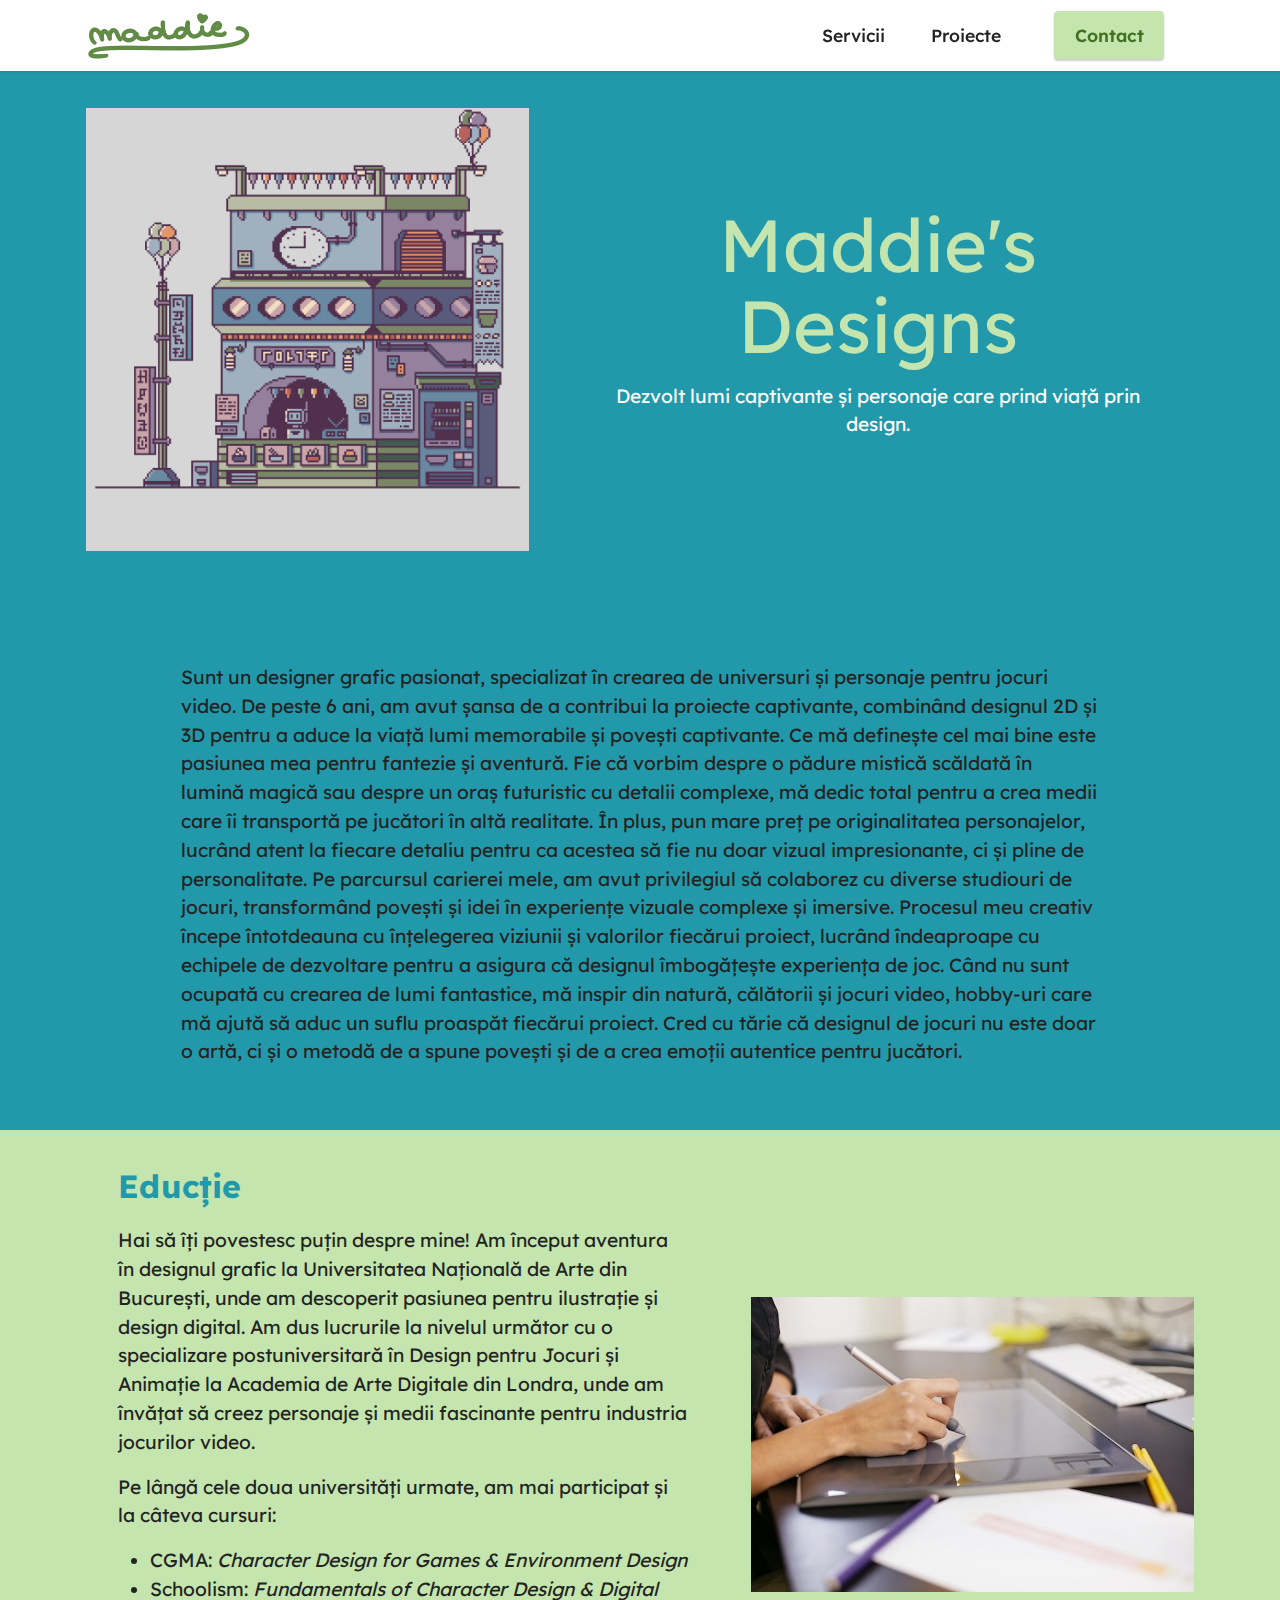
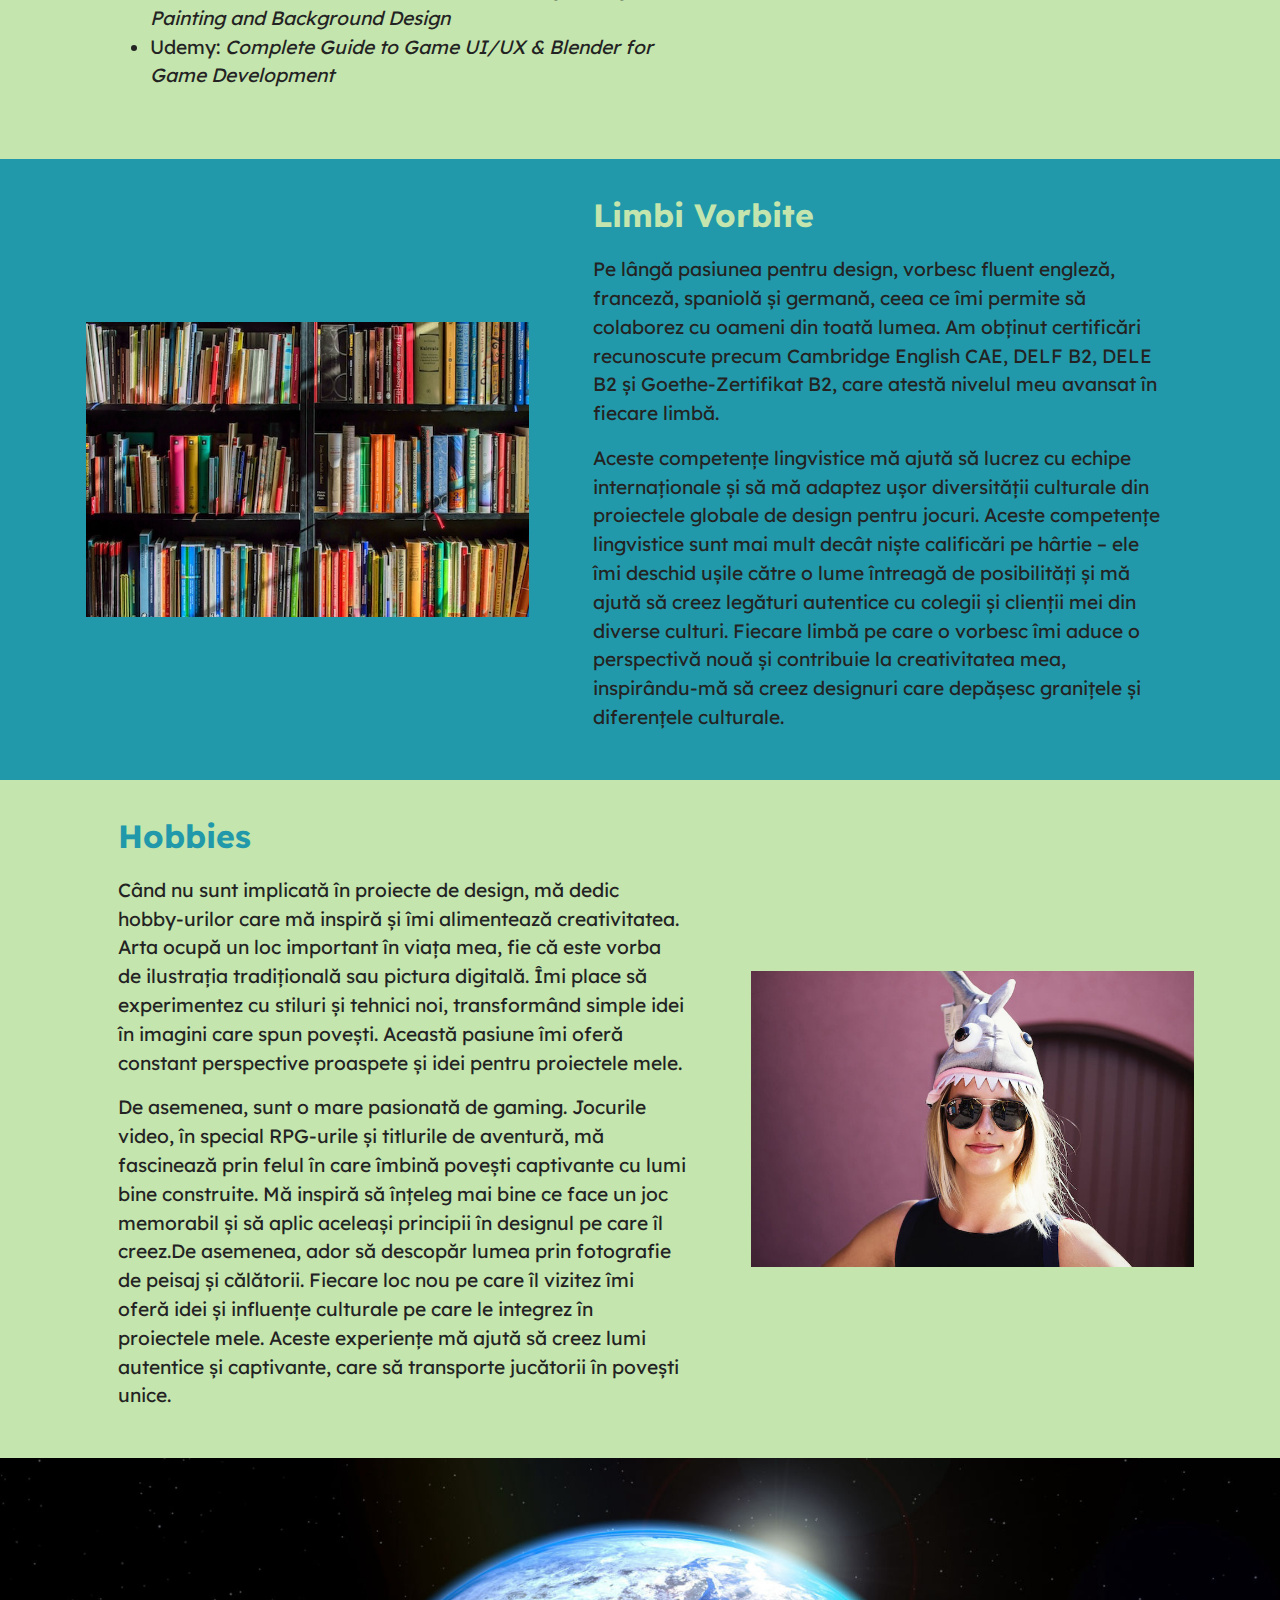
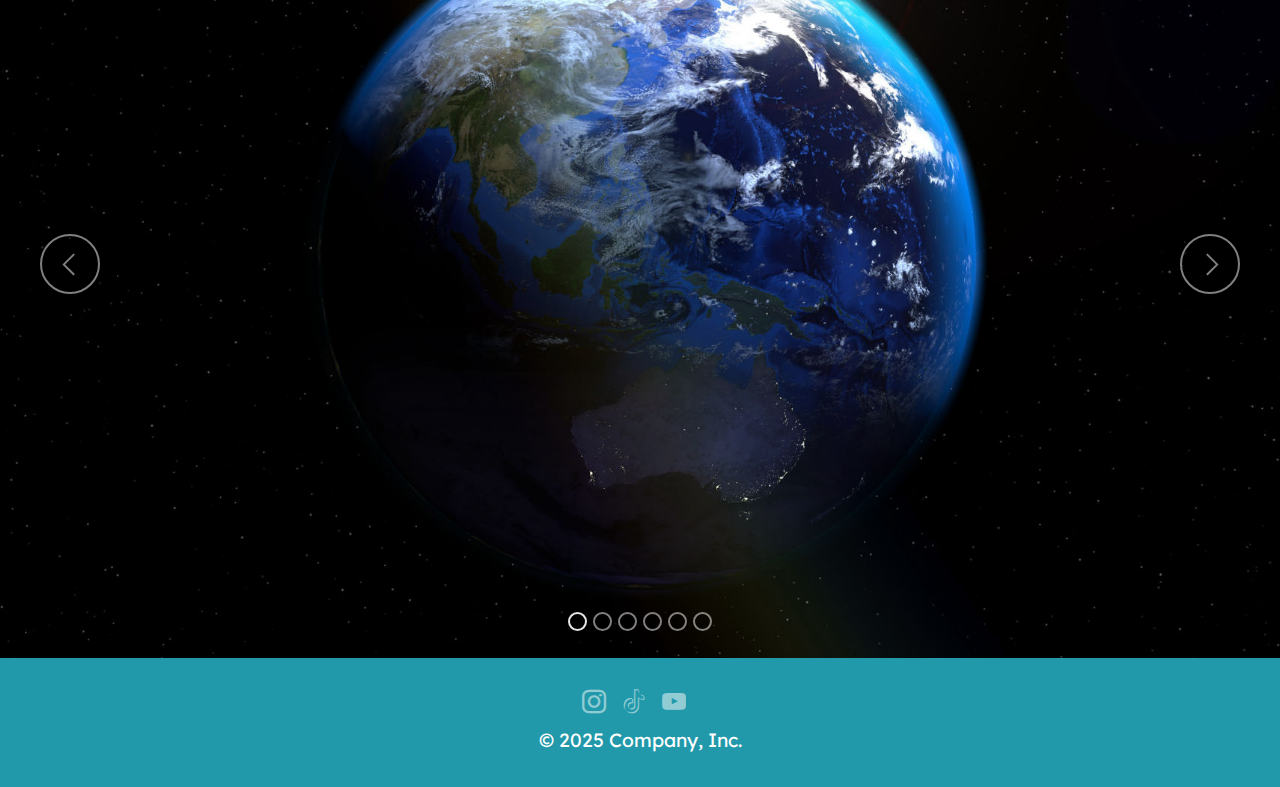
==== commit bec7e7eb: "font" ====
--- a/index.html
+++ b/index.html
@@ -22,17 +22,25 @@
     <link rel="preload"
         href="https://fonts.googleapis.com/css?family=Lexend:100,200,300,400,500,600,700,800,900&display=swap"
         as="style" onload="this.onload=null;this.rel='stylesheet'">
+    <link rel="preconnect" href="https://fonts.googleapis.com">
+    <link rel="preconnect" href="https://fonts.gstatic.com" crossorigin>
+    <link href="https://fonts.googleapis.com/css2?family=Encode+Sans:wght@100..900&display=swap" rel="stylesheet">
     <noscript>
         <link rel="stylesheet"
             href="https://fonts.googleapis.com/css?family=Lexend:100,200,300,400,500,600,700,800,900&display=swap">
     </noscript>
     <link rel="preload" as="style" href="assets/mobirise/css/mbr-additional.css?v=ef3NWF">
     <link rel="stylesheet" href="assets/mobirise/css/mbr-additional.css?v=ef3NWF" type="text/css">
+    <style>
+        body {
+            font-family: Encode Sans;
+        }
+    </style>
 </head>
 
 <body>
 
-    <section data-bs-version="5.1" class="menu menu2 cid-sFF0ciwnEL" id="menu2-0">
+    <header data-bs-version="5.1" class="menu menu2 cid-sFF0ciwnEL" id="menu2-0">
 
         <nav class="navbar navbar-dropdown navbar-fixed-top navbar-expand-lg">
             <div class="container">
@@ -48,6 +56,10 @@
                     data-target="#navbarSupportedContent" data-bs-target="#navbarSupportedContent"
                     aria-controls="navbarNavAltMarkup" aria-expanded="false" aria-label="Toggle navigation">
                     <span class="hamburger">
+                        <span></span>
+                        <span></span>
+                        <span></span>
+                        <span></span>
                     </span>
                 </button>
                 <div class="collapse navbar-collapse" id="navbarSupportedContent">
@@ -63,7 +75,7 @@
                 </div>
             </div>
         </nav>
-    </section>
+    </header>
 
     <section data-bs-version="5.1" class="header11 cid-sFF0SGinka" id="header11-1">
         <div class="container">
@@ -85,7 +97,7 @@
         </div>
     </section>
 
-    <section data-bs-version="5.1" class="content5 cid-uzG2IfYFUR" id="content5-16">
+    <div data-bs-version="5.1" class="content5 cid-uzG2IfYFUR" id="content5-16">
 
         <div class="container">
             <div class="row justify-content-center">
@@ -111,7 +123,7 @@
                 </div>
             </div>
         </div>
-    </section>
+    </div>
 
     <section data-bs-version="5.1" class="image2 cid-uzFHYK28KP" id="image2-1">
         <div class="container">
@@ -201,7 +213,8 @@
                             Îmi place să experimentez cu stiluri și tehnici noi, transformând simple idei în imagini
                             care spun povești. Această pasiune îmi oferă constant perspective proaspete și idei pentru
                             proiectele mele.</p>
-                            <p class="mbr-text mbr-fonts-style display-7">De asemenea, sunt o mare pasionată de gaming. Jocurile video, în special
+                        <p class="mbr-text mbr-fonts-style display-7">De asemenea, sunt o mare pasionată de gaming.
+                            Jocurile video, în special
                             RPG-urile și titlurile de aventură, mă fascinează prin felul în care îmbină povești
                             captivante cu lumi bine construite. Mă inspiră să înțeleg mai bine ce face un joc memorabil
                             și să aplic aceleași principii în designul pe care îl creez.De asemenea, ador să descopăr
@@ -215,7 +228,7 @@
         </div>
     </section>
 
-    <section data-bs-version="5.1" class="slider1 cid-uzG2vWxXIU" id="slider1-15">
+    <div data-bs-version="5.1" class="slider1 cid-uzG2vWxXIU" id="slider1-15">
 
         <div class="carousel slide" id="uzKpsKaJTy" data-interval="5000" data-bs-interval="5000">
             <ol class="carousel-indicators">
@@ -289,9 +302,9 @@
                 <span class="sr-only visually-hidden">Next</span>
             </a>
         </div>
-    </section>
-
-    <section data-bs-version="5.1" class="footer3 cid-uzFKWL0IeO" id="footer3-5">
+    </div>
+
+    <footer data-bs-version="5.1" class="footer3 cid-uzFKWL0IeO" id="footer3-5">
         <div class="container">
             <div class="media-container-row align-center mbr-white">
                 <div class="row social-row">
@@ -319,7 +332,7 @@
                 </div>
             </div>
         </div>
-    </section>
+    </footer>
     <script src="assets/bootstrap/js/bootstrap.bundle.min.js"></script>
     <script src="assets/smoothscroll/smooth-scroll.js"></script>
     <script src="assets/ytplayer/index.js"></script>
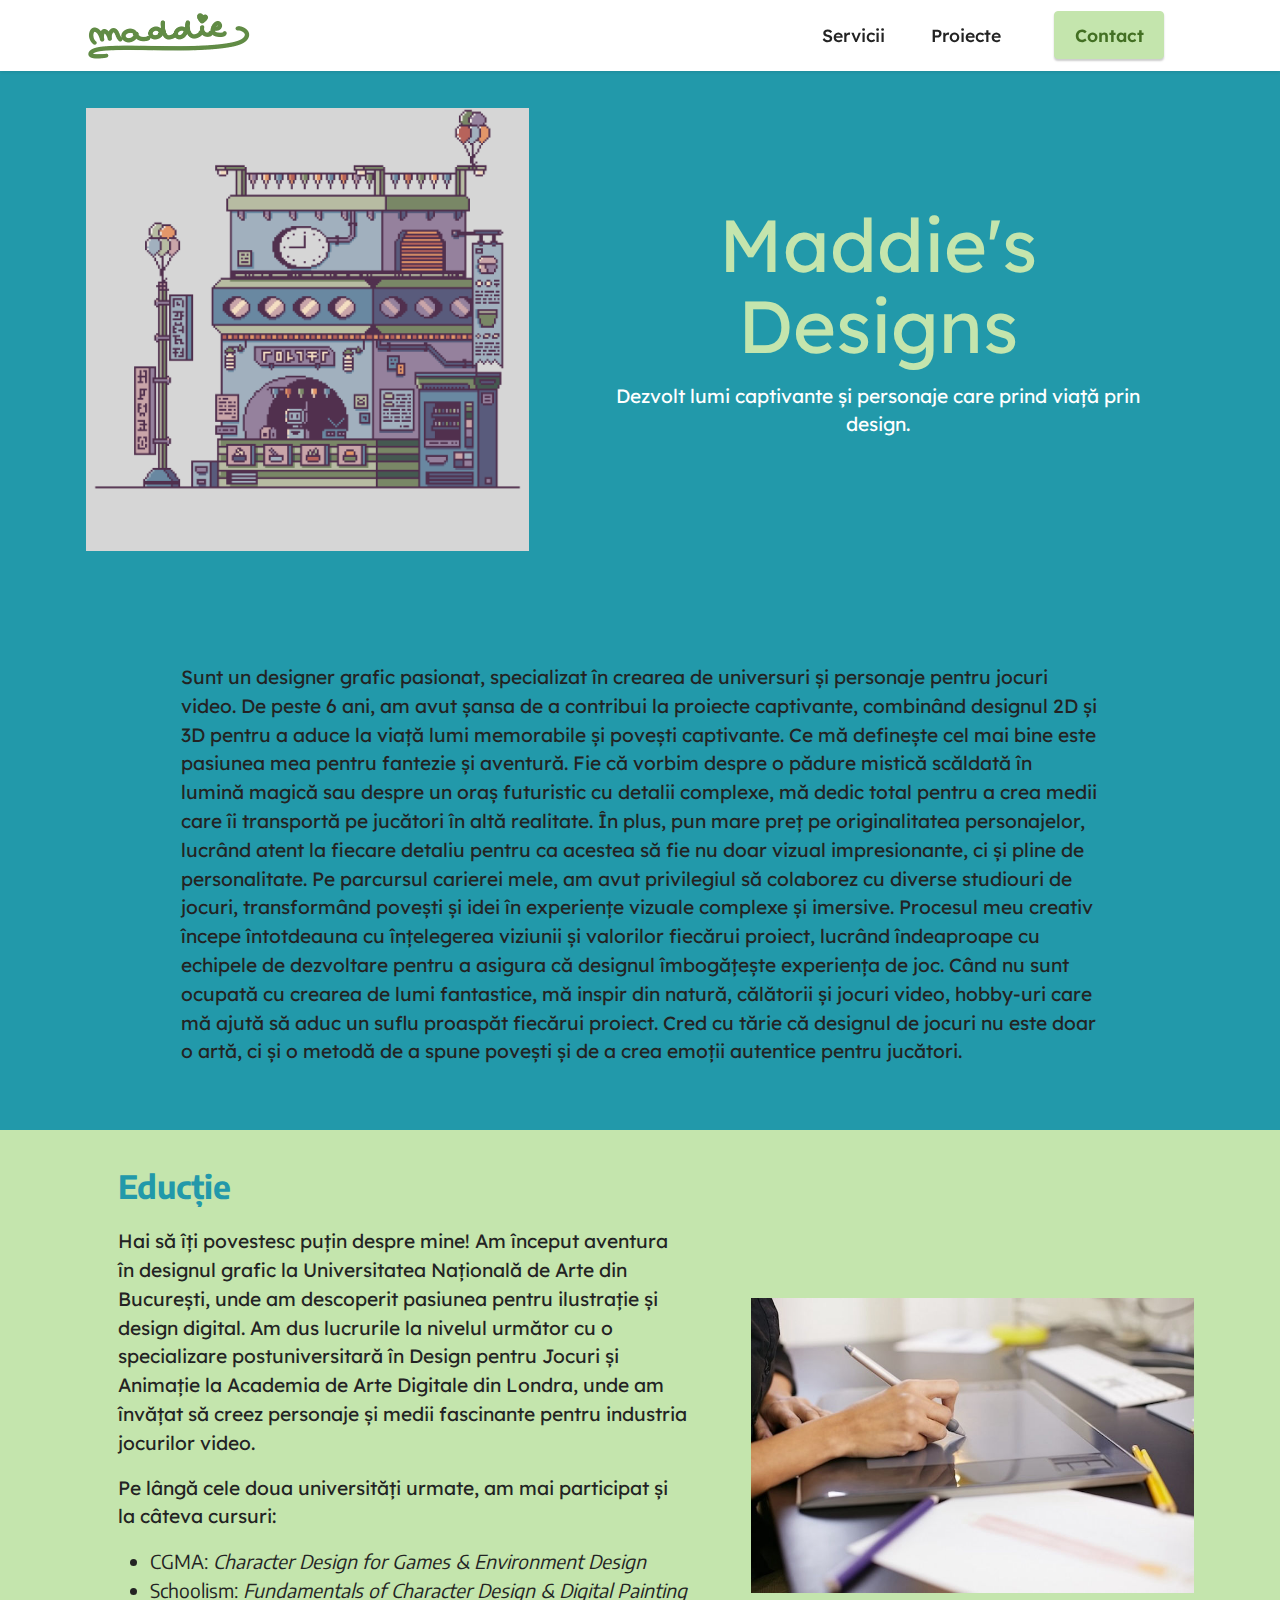
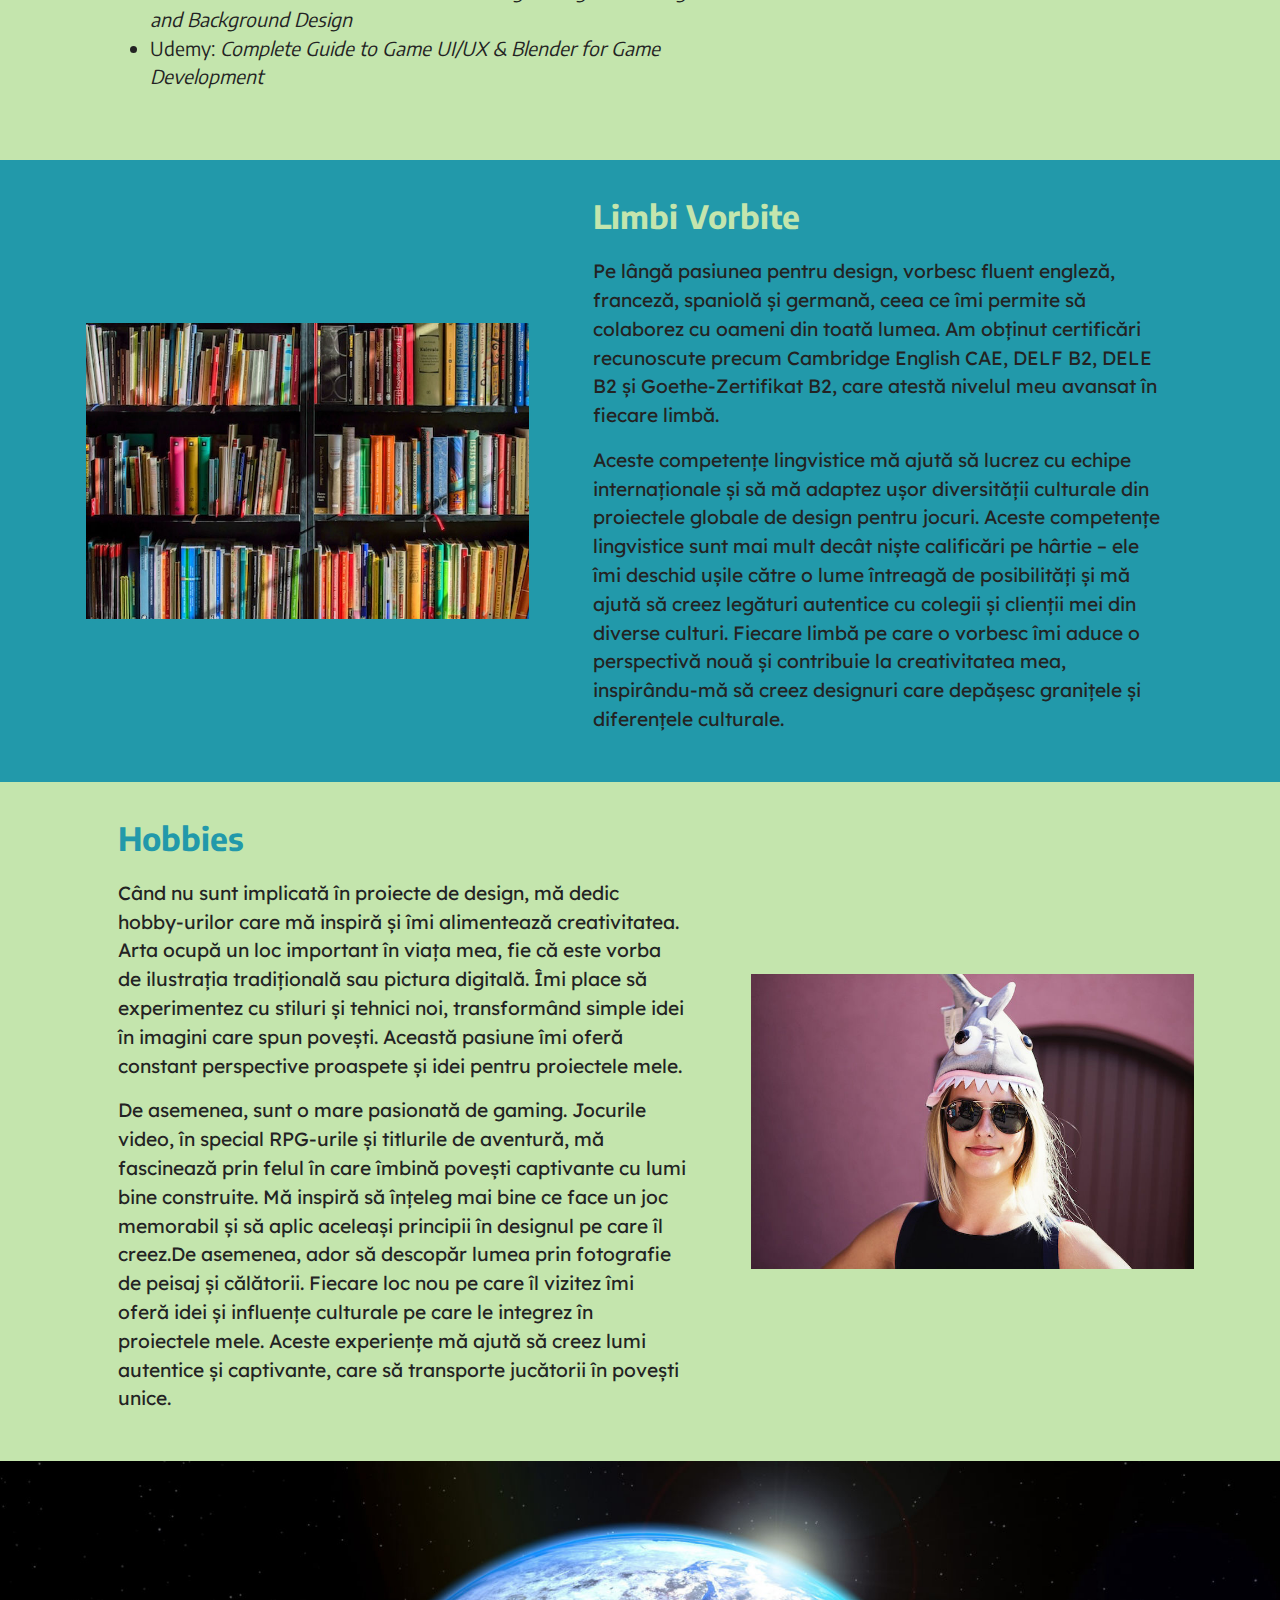
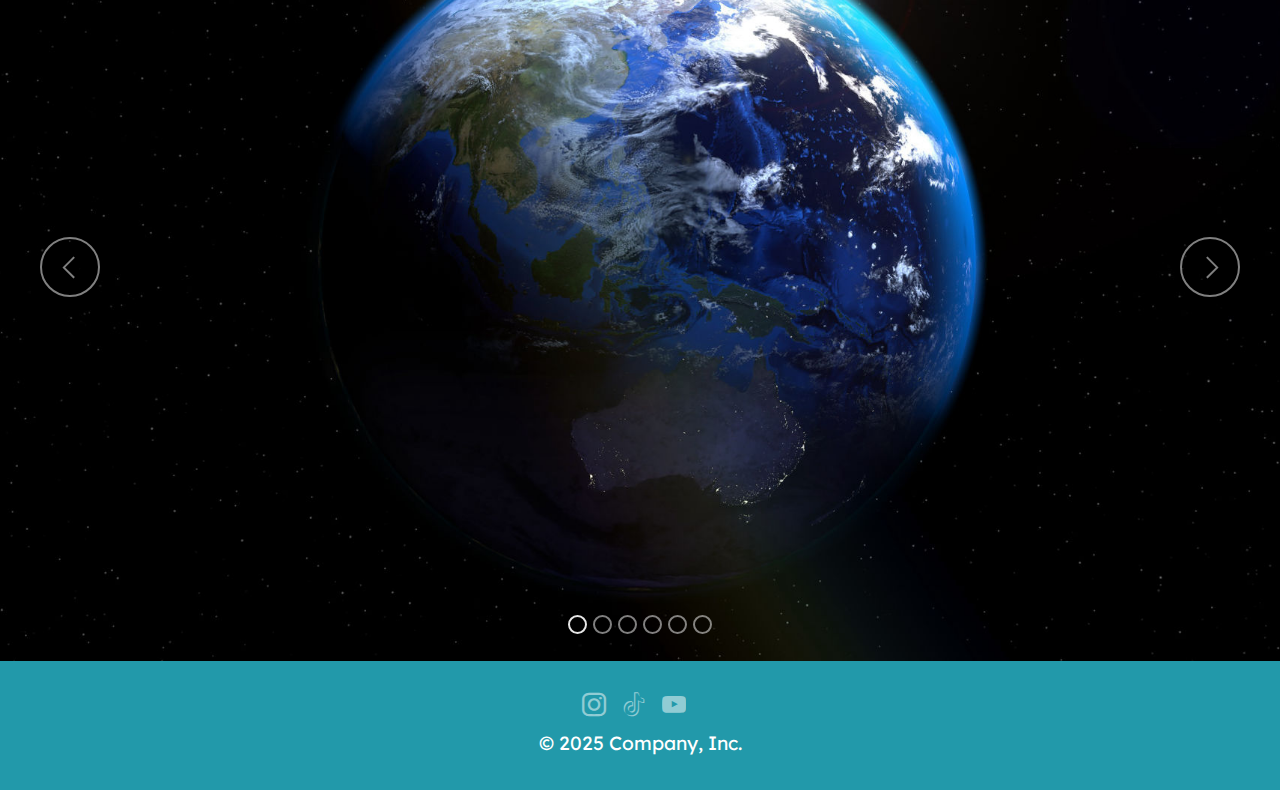
==== commit 143d7936: "font" ====
--- a/index.html
+++ b/index.html
@@ -32,7 +32,7 @@
     <link rel="preload" as="style" href="assets/mobirise/css/mbr-additional.css?v=ef3NWF">
     <link rel="stylesheet" href="assets/mobirise/css/mbr-additional.css?v=ef3NWF" type="text/css">
     <style>
-        body {
+        *{
             font-family: Encode Sans;
         }
     </style>
@@ -86,7 +86,7 @@
                 </div>
                 <div class="col-12 col-md">
                     <div class="text-wrapper text-center">
-                        <h1 class="mbr-section-title mbr-fonts-style mb-3 display-1">
+                        <h1 class="mbr-section-title  mb-3 display-1">
                             Maddie's Designs
                         </h1>
                         <p class="mbr-text mbr-fonts-style display-7">Dezvolt lumi captivante și personaje care prind
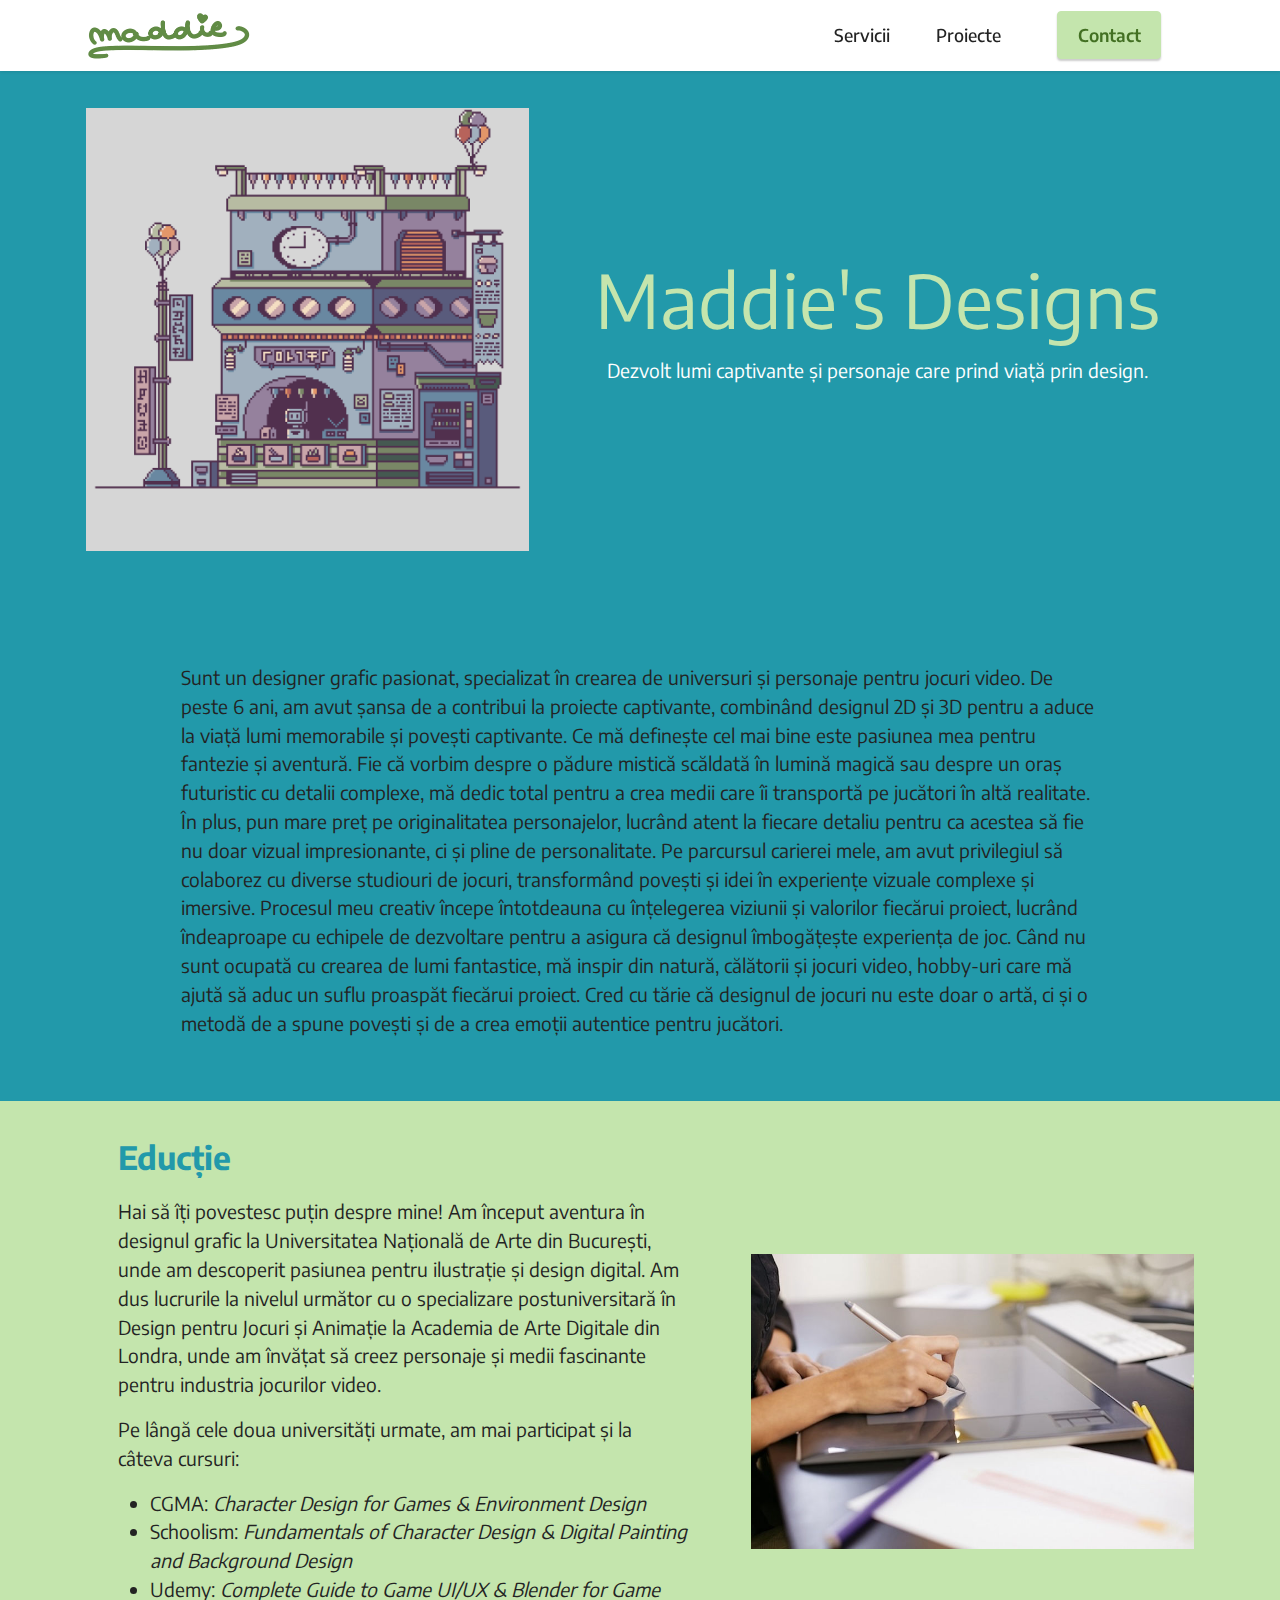
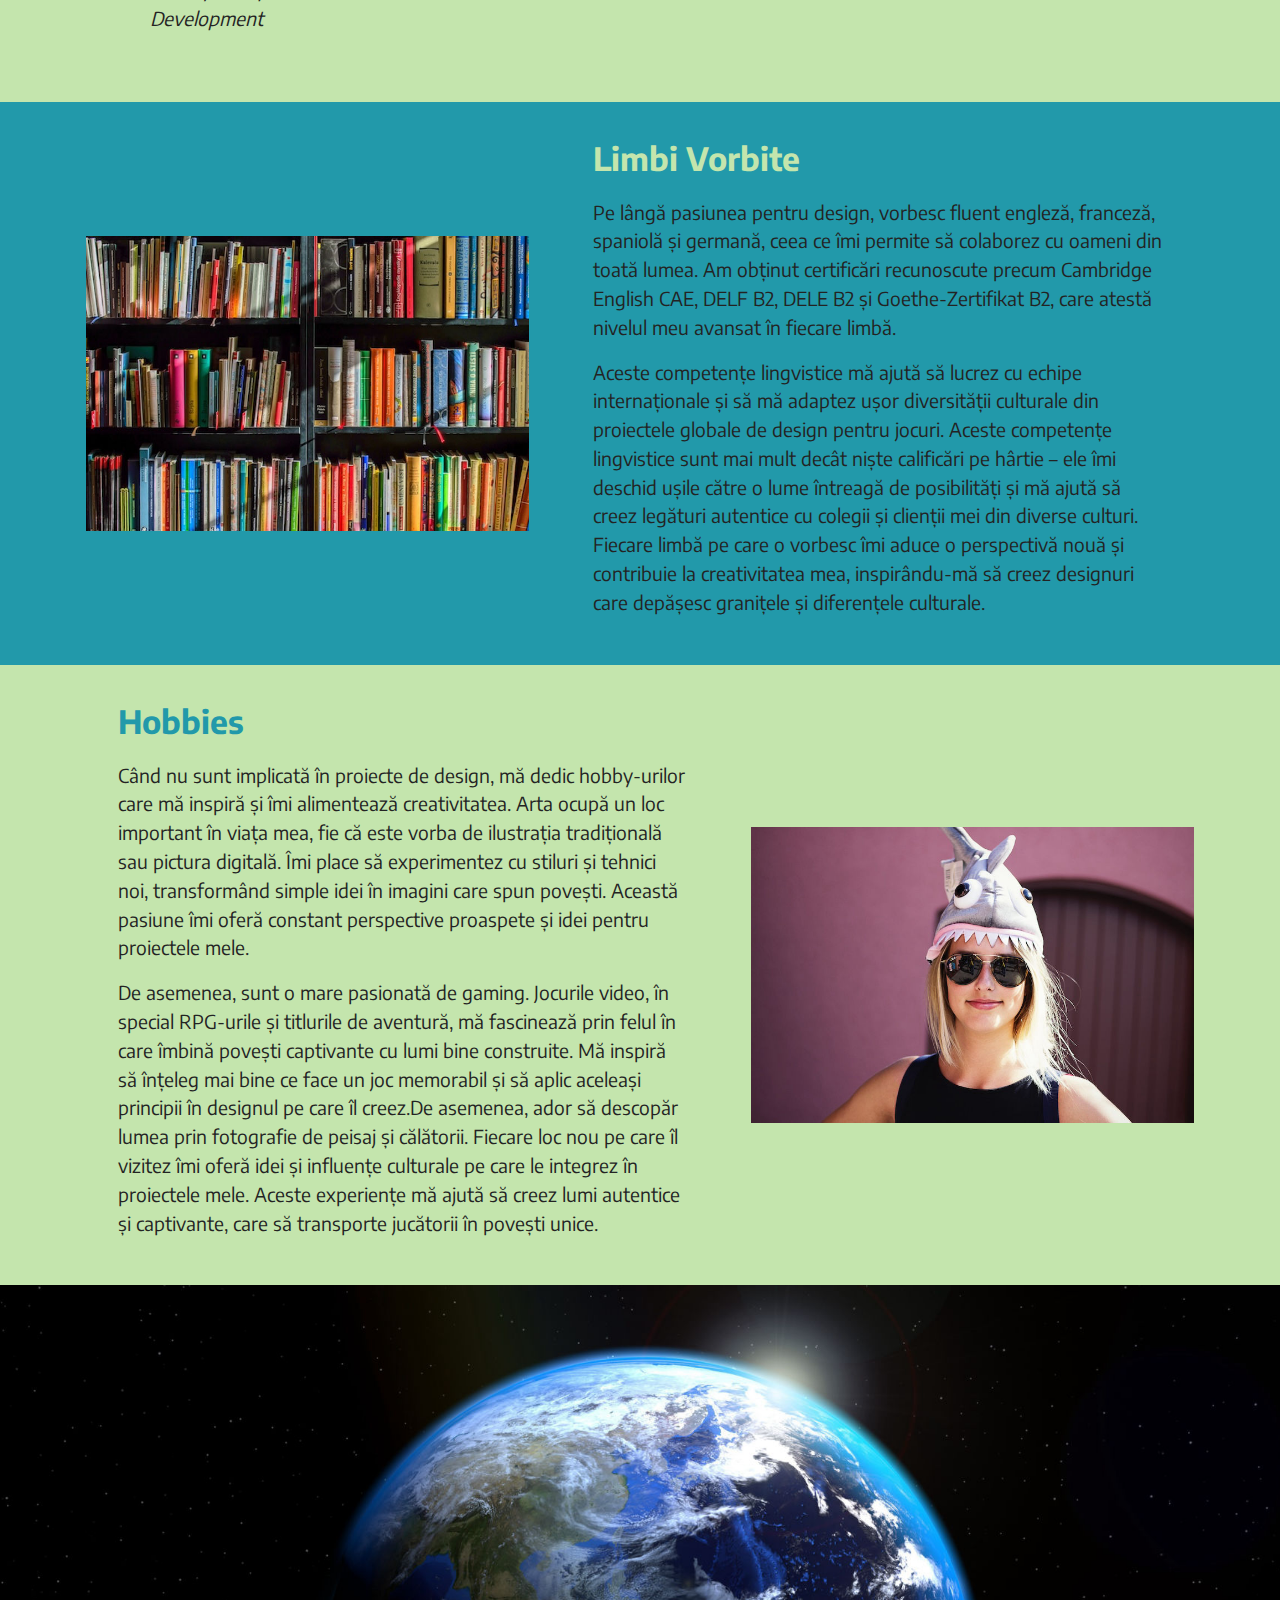
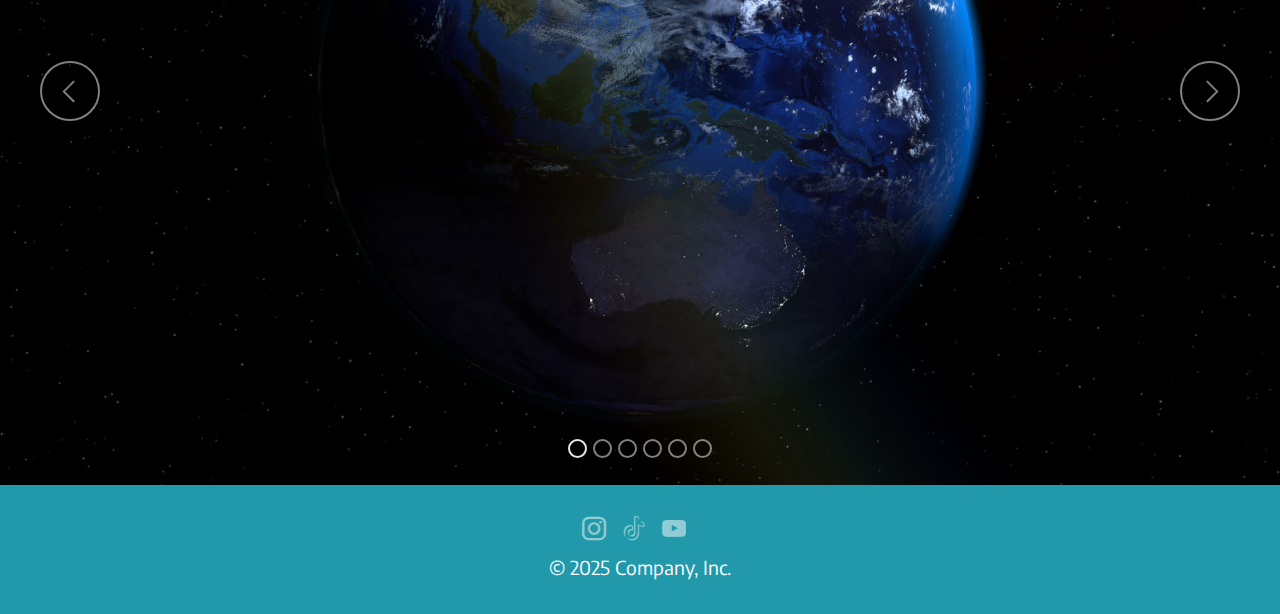
==== commit ecd660c8: "font" ====
--- a/index.html
+++ b/index.html
@@ -32,7 +32,7 @@
     <link rel="preload" as="style" href="assets/mobirise/css/mbr-additional.css?v=ef3NWF">
     <link rel="stylesheet" href="assets/mobirise/css/mbr-additional.css?v=ef3NWF" type="text/css">
     <style>
-        *{
+        body{
             font-family: Encode Sans;
         }
     </style>
--- a/assets/mobirise/css/mbr-additional.css
+++ b/assets/mobirise/css/mbr-additional.css
@@ -1,8 +1,5 @@
-body {
-  font-family: Jost;
-}
+
 .display-1 {
-  font-family: 'Lexend', sans-serif;
   font-size: 4.6rem;
   line-height: 1.1;
 }
@@ -10,7 +7,7 @@
   font-size: 5.75rem;
 }
 .display-2 {
-  font-family: 'Lexend', sans-serif;
+
   font-size: 3rem;
   line-height: 1.1;
 }
@@ -18,15 +15,15 @@
   font-size: 3.75rem;
 }
 .display-4 {
-  font-family: 'Lexend', sans-serif;
+
   font-size: 1.1rem;
   line-height: 1.5;
 }
 .display-4 > .mbr-iconfont {
-  font-size: 1.375rem;
+  font-size: 1.375rem;    
 }
 .display-5 {
-  font-family: 'Lexend', sans-serif;
+
   font-size: 2rem;
   line-height: 1.5;
 }
@@ -34,7 +31,7 @@
   font-size: 2.5rem;
 }
 .display-7 {
-  font-family: 'Lexend', sans-serif;
+
   font-size: 1.2rem;
   line-height: 1.5;
 }
@@ -586,7 +583,7 @@
   display: none;
 }
 .form-control {
-  font-family: 'Lexend', sans-serif;
+
   font-size: 1.1rem;
   line-height: 1.5;
   font-weight: 400;
@@ -600,7 +597,7 @@
   border-color: #639d19 !important;
 }
 .form-control:-webkit-input-placeholder {
-  font-family: 'Lexend', sans-serif;
+
   font-size: 1.1rem;
   line-height: 1.5;
   font-weight: 400;
@@ -692,7 +689,7 @@
   position: fixed;
 }
 .cid-sFF0ciwnEL .dropdown-item:before {
-  font-family: Moririse2 !important;
+
   content: "\e966";
   display: inline-block;
   width: 0;
@@ -1355,7 +1352,7 @@
   position: fixed;
 }
 .cid-uzFMAnE05F .dropdown-item:before {
-  font-family: Moririse2 !important;
+
   content: "\e966";
   display: inline-block;
   width: 0;
@@ -2233,7 +2230,7 @@
   text-shadow: none;
   z-index: 5;
   transition: opacity 0.3s ease;
-  font-family: 'Moririse2';
+
   align-items: center;
   justify-content: center;
   display: flex;
@@ -2502,7 +2499,7 @@
   position: fixed;
 }
 .cid-uzFME0gGpx .dropdown-item:before {
-  font-family: Moririse2 !important;
+
   content: "\e966";
   display: inline-block;
   width: 0;
@@ -3093,7 +3090,7 @@
   position: fixed;
 }
 .cid-uzFMFpS2O2 .dropdown-item:before {
-  font-family: Moririse2 !important;
+
   content: "\e966";
   display: inline-block;
   width: 0;
--- a/assets/mobirise/css/mbr-additional.css
+++ b/assets/mobirise/css/mbr-additional.css
@@ -1,8 +1,5 @@
-body {
-  font-family: Jost;
-}
+
 .display-1 {
-  font-family: 'Lexend', sans-serif;
   font-size: 4.6rem;
   line-height: 1.1;
 }
@@ -10,7 +7,7 @@
   font-size: 5.75rem;
 }
 .display-2 {
-  font-family: 'Lexend', sans-serif;
+
   font-size: 3rem;
   line-height: 1.1;
 }
@@ -18,15 +15,15 @@
   font-size: 3.75rem;
 }
 .display-4 {
-  font-family: 'Lexend', sans-serif;
+
   font-size: 1.1rem;
   line-height: 1.5;
 }
 .display-4 > .mbr-iconfont {
-  font-size: 1.375rem;
+  font-size: 1.375rem;    
 }
 .display-5 {
-  font-family: 'Lexend', sans-serif;
+
   font-size: 2rem;
   line-height: 1.5;
 }
@@ -34,7 +31,7 @@
   font-size: 2.5rem;
 }
 .display-7 {
-  font-family: 'Lexend', sans-serif;
+
   font-size: 1.2rem;
   line-height: 1.5;
 }
@@ -586,7 +583,7 @@
   display: none;
 }
 .form-control {
-  font-family: 'Lexend', sans-serif;
+
   font-size: 1.1rem;
   line-height: 1.5;
   font-weight: 400;
@@ -600,7 +597,7 @@
   border-color: #639d19 !important;
 }
 .form-control:-webkit-input-placeholder {
-  font-family: 'Lexend', sans-serif;
+
   font-size: 1.1rem;
   line-height: 1.5;
   font-weight: 400;
@@ -692,7 +689,7 @@
   position: fixed;
 }
 .cid-sFF0ciwnEL .dropdown-item:before {
-  font-family: Moririse2 !important;
+
   content: "\e966";
   display: inline-block;
   width: 0;
@@ -1355,7 +1352,7 @@
   position: fixed;
 }
 .cid-uzFMAnE05F .dropdown-item:before {
-  font-family: Moririse2 !important;
+
   content: "\e966";
   display: inline-block;
   width: 0;
@@ -2233,7 +2230,7 @@
   text-shadow: none;
   z-index: 5;
   transition: opacity 0.3s ease;
-  font-family: 'Moririse2';
+
   align-items: center;
   justify-content: center;
   display: flex;
@@ -2502,7 +2499,7 @@
   position: fixed;
 }
 .cid-uzFME0gGpx .dropdown-item:before {
-  font-family: Moririse2 !important;
+
   content: "\e966";
   display: inline-block;
   width: 0;
@@ -3093,7 +3090,7 @@
   position: fixed;
 }
 .cid-uzFMFpS2O2 .dropdown-item:before {
-  font-family: Moririse2 !important;
+
   content: "\e966";
   display: inline-block;
   width: 0;
